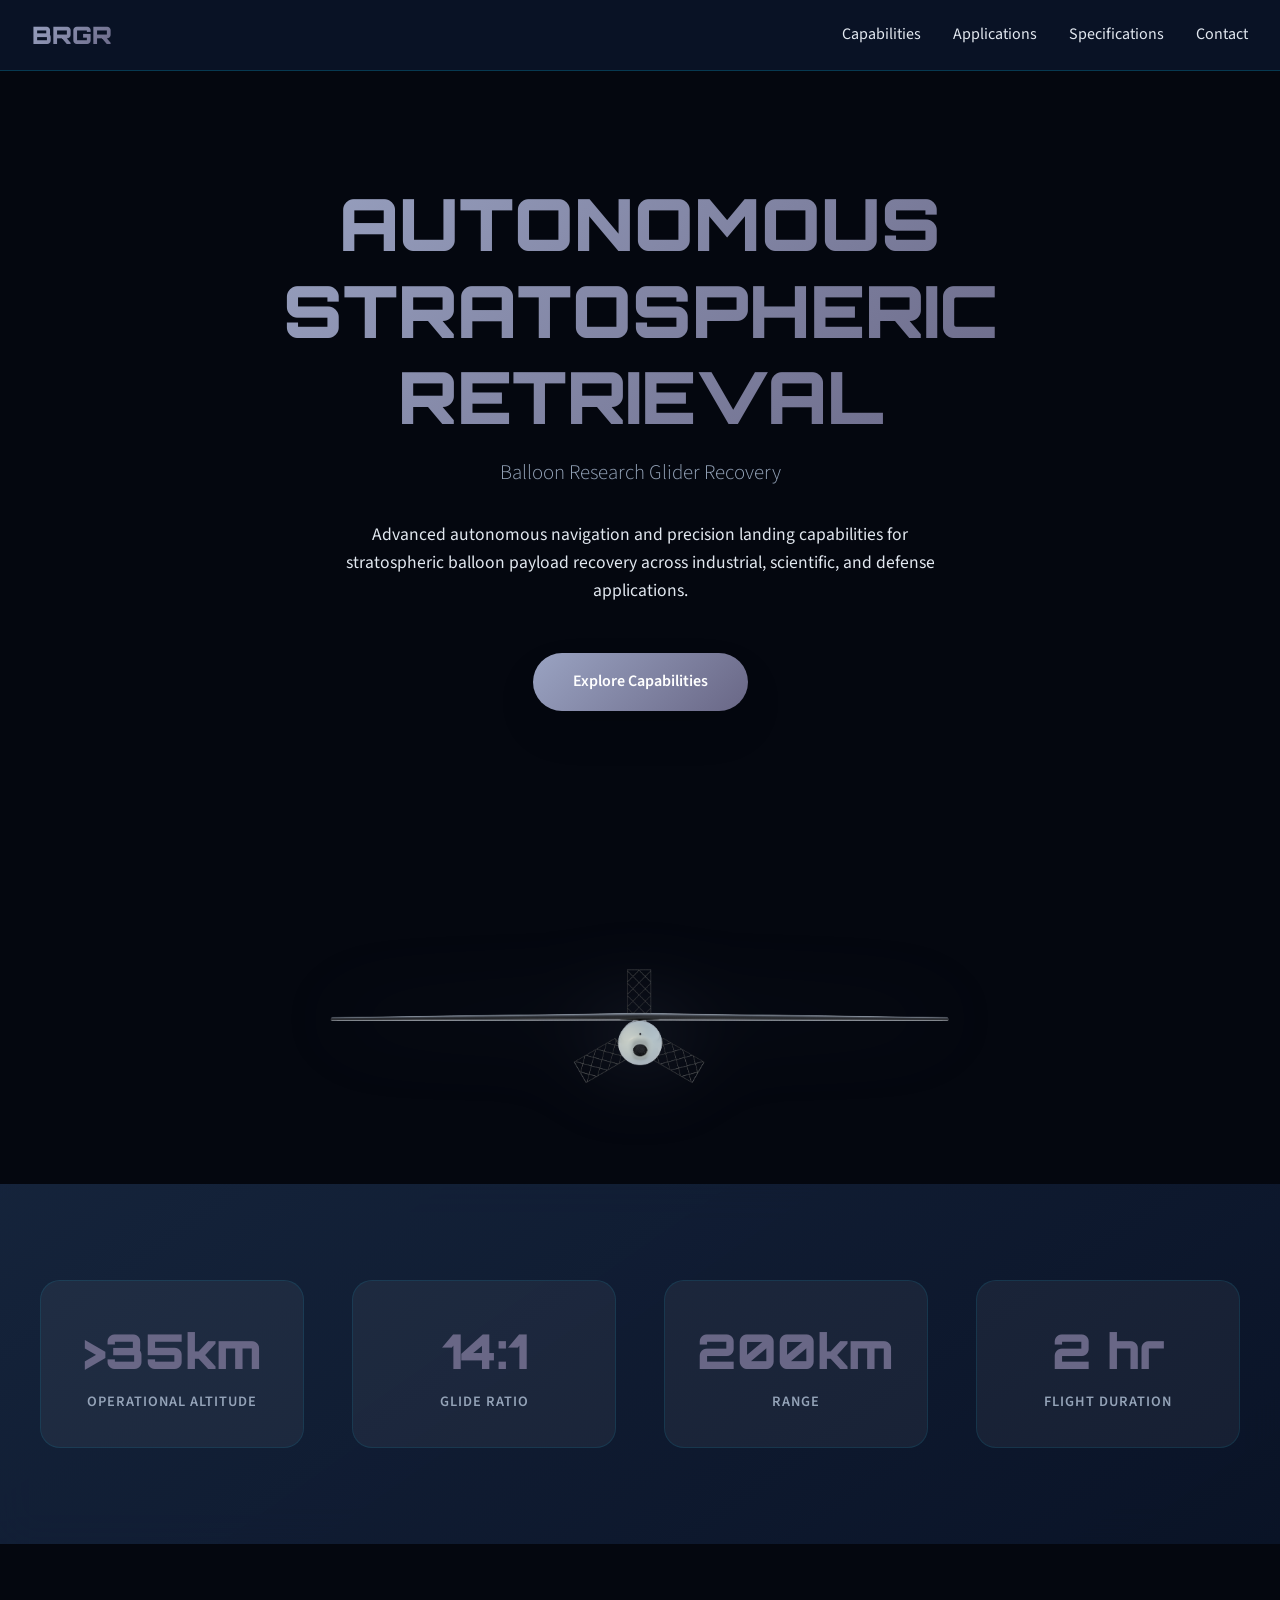
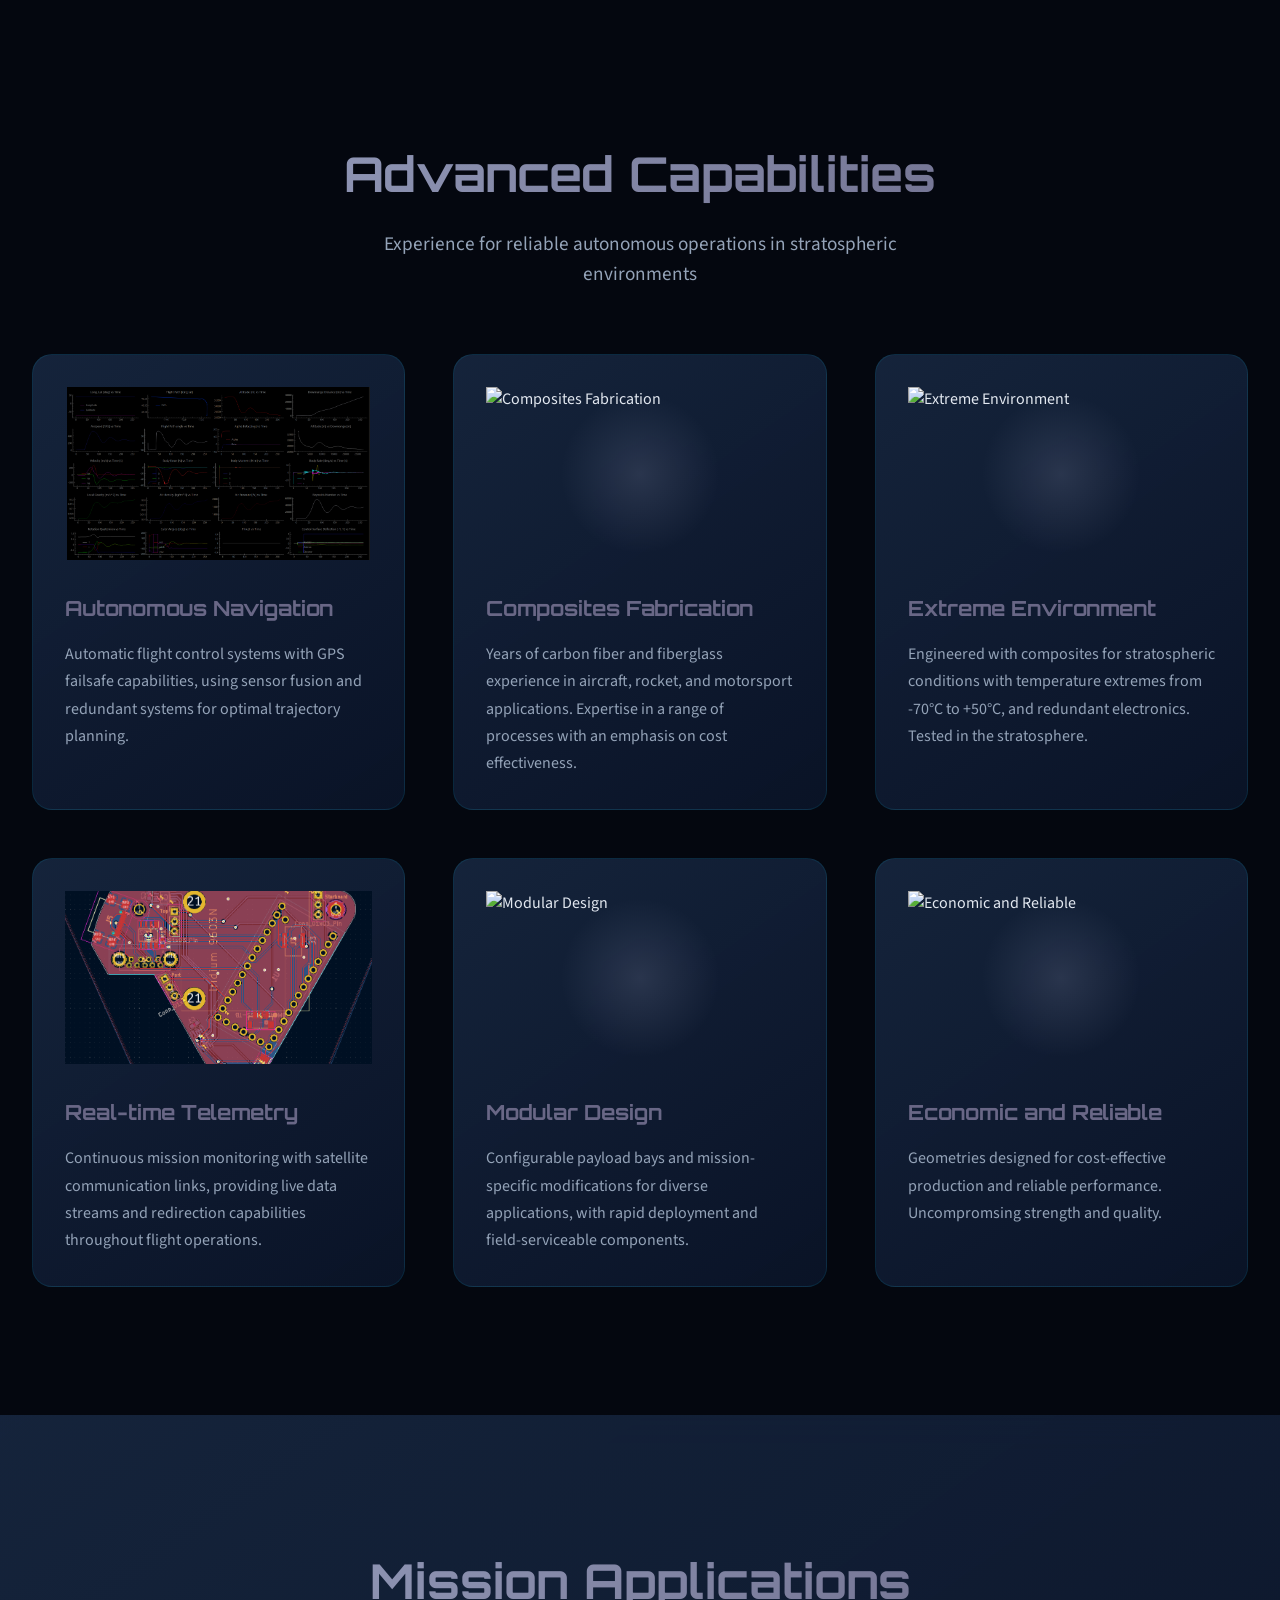
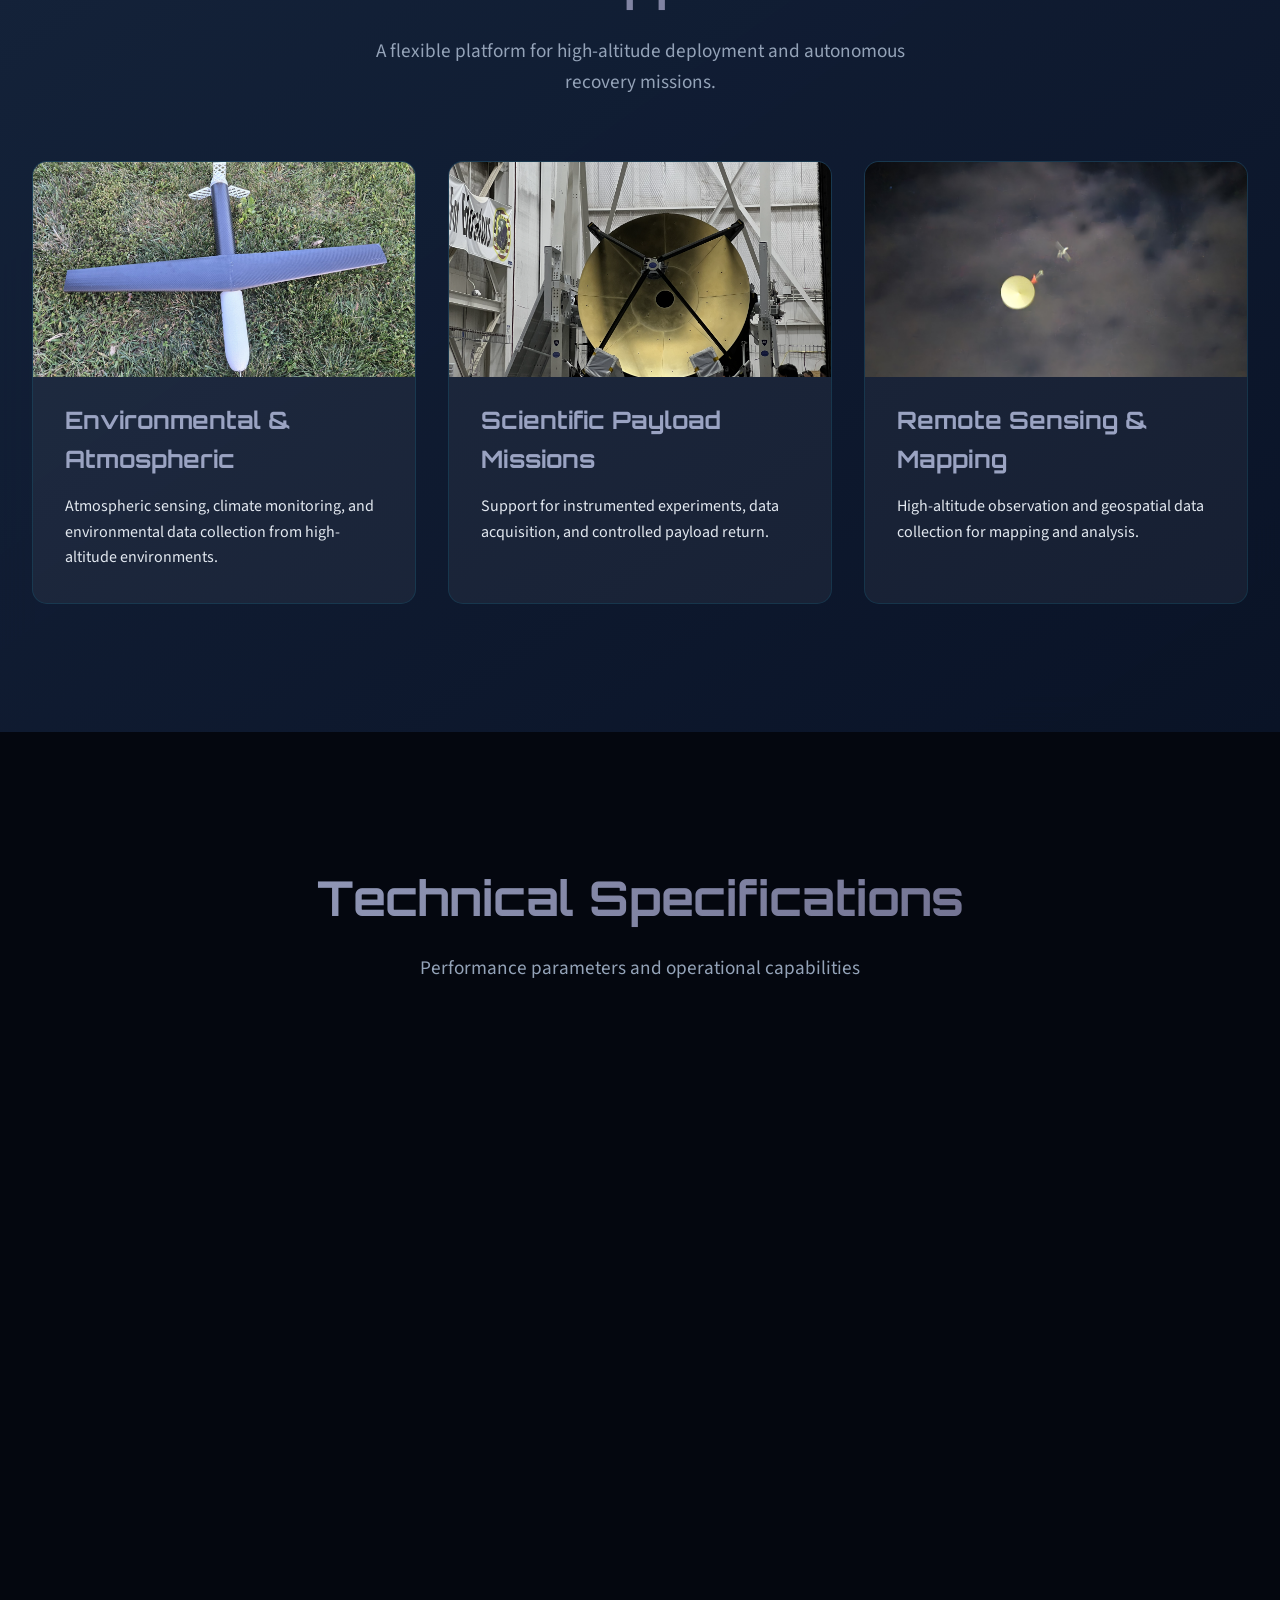
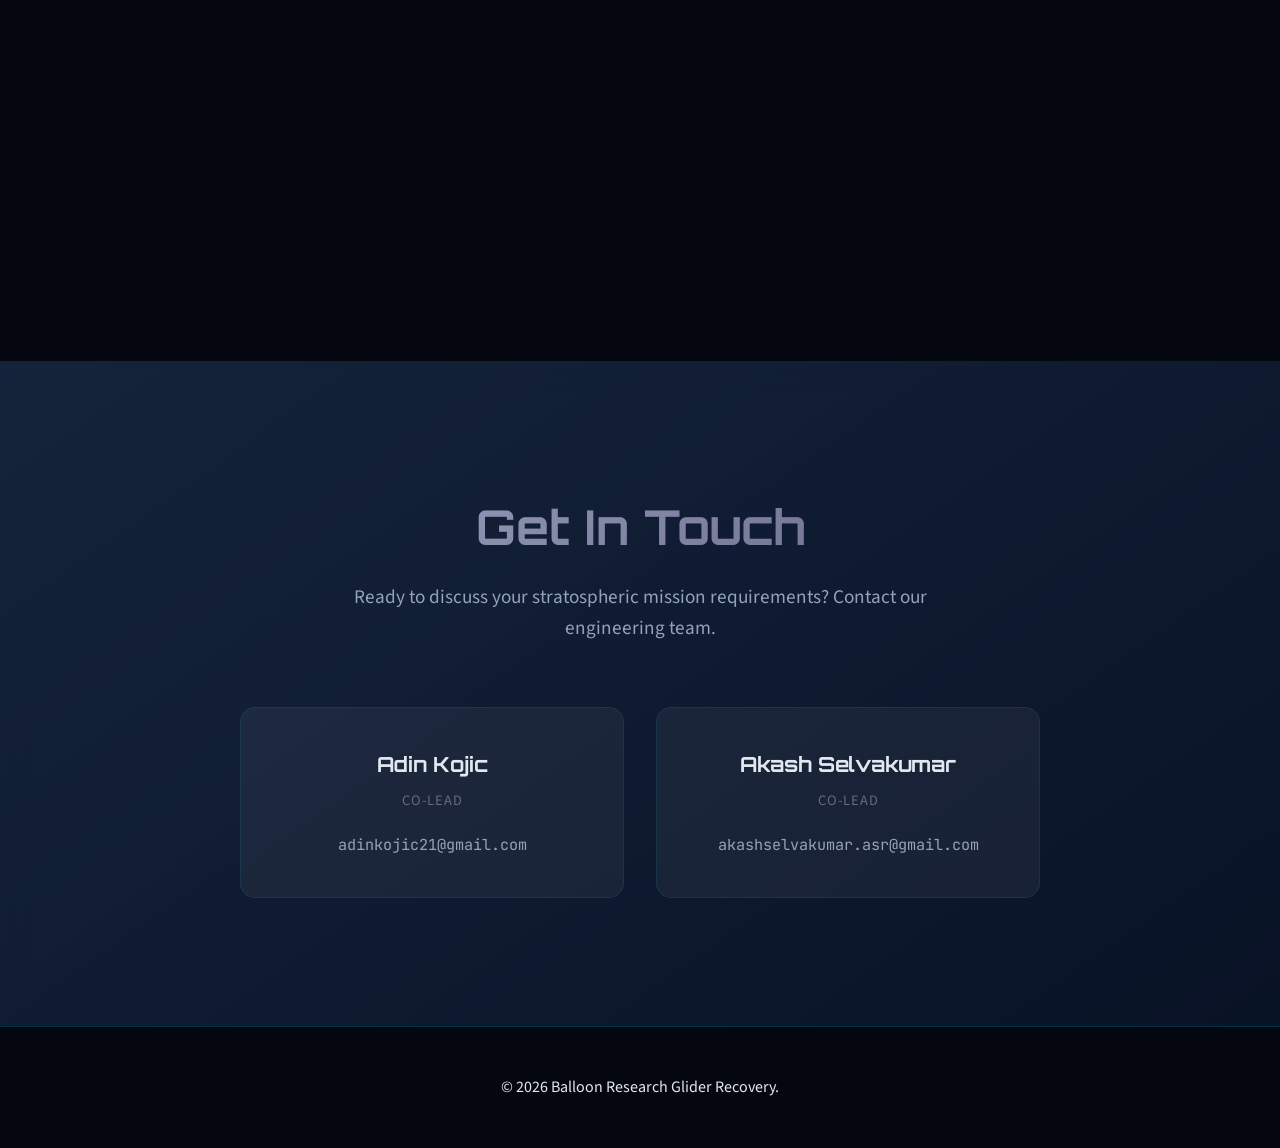
==== index.html @ e9a5cba8 "minor fin change" ====
<!DOCTYPE html>
<html lang="en">
<head>
    <meta charset="UTF-8">
    <meta name="viewport" content="width=device-width, initial-scale=1.0">
    <title>BRGR | Autonomous Stratospheric Retrieval Technology</title>
    <link href="https://fonts.googleapis.com/css2?family=JetBrains+Mono:wght@400;700&family=Orbitron:wght@400;700;900&family=Source+Sans+3:wght@300;400;600&display=swap" rel="stylesheet">
    <style>
        :root {
            --primary-blue: #9aa3c2;
            --accent-cyan: #696786;
            --dark-navy: #04070f;
            --medium-navy: #1b1448;
            --light-gray: #f8fafc;
            --text-light: #e2e8f0;
            --text-muted: #94a3b8;
            --success-green: #10b981;
            --warning-amber: #f59e0b;
            
            --gradient-primary: linear-gradient(135deg, var(--primary-blue) 0%, var(--accent-cyan) 100%);
            --gradient-surface: linear-gradient(145deg, rgba(26, 43, 71, 0.8) 0%, rgba(10, 20, 40, 0.95) 100%);
            --shadow-glow: 0 0 30px rgba(0, 212, 255, 0.3);
            --shadow-depth: 0 20px 40px rgba(0, 0, 0, 0.1);
            
            --font-display: 'Orbitron', monospace;
            --font-mono: 'JetBrains Mono', monospace;
            --font-body: 'Source Sans 3', sans-serif;
        }

        * {
            margin: 0;
            padding: 0;
            box-sizing: border-box;
        }

        body {
            font-family: var(--font-body);
            background: var(--dark-navy);
            color: var(--text-light);
            line-height: 1.6;
            overflow-x: hidden;
        }

        /* Starfield canvas background */
        #starfield {
            position: fixed;
            top: 0;
            left: 0;
            width: 100%;
            height: 100%;
            z-index: -1;
        }

        /* Hero video background */
        .hero-video-bg {
            position: absolute;
            inset: 0;
            width: 100%;
            height: 100%;
            z-index: 0;
            overflow: hidden;
            background: var(--dark-navy);
        }

        .hero-video-bg video {
            width: 100%;
            height: 100%;
            object-fit: cover;
            opacity: 0.45;
        }

        .hero-video-bg::after {
            content: '';
            position: absolute;
            inset: 0;
            background: linear-gradient(
                to bottom,
                rgba(4, 7, 15, 0.3) 0%,
                rgba(4, 7, 15, 0.15) 50%,
                rgba(4, 7, 15, 0.7) 100%
            );
        }

        /* Fallback image shown when no video */
        .hero-video-bg .hero-img-fallback {
            position: absolute;
            inset: 0;
            width: 100%;
            height: 100%;
            object-fit: cover;
            opacity: 0.35;
        }

        /* Navigation */
        nav {
            position: fixed;
            top: 0;
            width: 100%;
            z-index: 1000;
            padding: 1rem 2rem;
            background: rgba(10, 20, 40, 0.95);
            backdrop-filter: blur(20px);
            border-bottom: 1px solid rgba(0, 212, 255, 0.2);
            transition: all 0.3s ease;
        }

        .nav-container {
            display: flex;
            justify-content: space-between;
            align-items: center;
            max-width: 1400px;
            margin: 0 auto;
        }

        .logo {
            font-family: var(--font-display);
            font-size: 1.5rem;
            font-weight: 900;
            background: var(--gradient-primary);
            -webkit-background-clip: text;
            background-clip: text;
            -webkit-text-fill-color: transparent;
            text-decoration: none;
        }

        .nav-links {
            display: flex;
            gap: 2rem;
            list-style: none;
        }

        .nav-links a {
            color: var(--text-light);
            text-decoration: none;
            font-weight: 400;
            transition: all 0.3s ease;
            position: relative;
        }

        .nav-links a:hover {
            color: var(--accent-cyan);
            text-shadow: 0 0 10px var(--accent-cyan);
        }

        .nav-links a::after {
            content: '';
            position: absolute;
            bottom: -5px;
            left: 0;
            width: 0;
            height: 2px;
            background: var(--accent-cyan);
            transition: width 0.3s ease;
        }

        .nav-links a:hover::after {
            width: 100%;
        }

        /* Hero Section */
        .hero {
            height: 100vh;
            display: flex;
            align-items: center;
            justify-content: center;
            text-align: center;
            position: relative;
            overflow: hidden;
        }

        .hero-content {
            max-width: 800px;
            z-index: 2;
            position: relative;
            animation: fadeInUp 1s ease-out;
        }

        @keyframes fadeInUp {
            from {
                opacity: 0;
                transform: translateY(30px);
            }
            to {
                opacity: 1;
                transform: translateY(0);
            }
        }

        .hero h1 {
            font-family: var(--font-display);
            font-size: clamp(2.5rem, 6vw, 4.5rem);
            font-weight: 900;
            margin-bottom: 1rem;
            background: var(--gradient-primary);
            -webkit-background-clip: text;
            background-clip: text;
            -webkit-text-fill-color: transparent;
            line-height: 1.2;
        }

        .hero-subtitle {
            font-size: 1.3rem;
            color: var(--text-muted);
            margin-bottom: 2rem;
            font-weight: 300;
        }

        .hero-description {
            font-size: 1.1rem;
            margin-bottom: 3rem;
            max-width: 600px;
            margin-left: auto;
            margin-right: auto;
        }

        .cta-button {
            display: inline-block;
            padding: 1rem 2.5rem;
            background: var(--gradient-primary);
            color: white;
            text-decoration: none;
            border-radius: 50px;
            font-weight: 600;
            transition: all 0.3s ease;
            box-shadow: var(--shadow-depth);
            position: relative;
            overflow: hidden;
        }

        .cta-button::before {
            content: '';
            position: absolute;
            top: 0;
            left: -100%;
            width: 100%;
            height: 100%;
            background: linear-gradient(90deg, transparent, rgba(255,255,255,0.2), transparent);
            transition: left 0.6s ease;
        }

        .cta-button:hover::before {
            left: 100%;
        }

        .cta-button:hover {
            transform: translateY(-2px);
            box-shadow: 0 25px 50px rgba(0, 102, 204, 0.4);
        }

        /* Vehicle showcase */
        .vehicle-showcase {
            display: flex;
            justify-content: center;
            align-items: center;
            padding: 4rem 2rem 2rem;
        }

        .vehicle-image {
            max-width: 700px;
            width: 90%;
            filter: drop-shadow(0 0 40px rgba(154, 163, 194, 0.25));
        }

        /* Stats Section */
        .stats {
            padding: 6rem 2rem;
            background: var(--gradient-surface);
            backdrop-filter: blur(20px);
            margin: 4rem 0;
        }

        .stats-container {
            max-width: 1200px;
            margin: 0 auto;
            display: grid;
            grid-template-columns: repeat(auto-fit, minmax(250px, 1fr));
            gap: 3rem;
        }

        .stat-item {
            text-align: center;
            padding: 2rem;
            background: rgba(255, 255, 255, 0.05);
            border-radius: 20px;
            border: 1px solid rgba(0, 212, 255, 0.1);
            transition: all 0.3s ease;
        }

        .stat-item:hover {
            transform: translateY(-5px);
            box-shadow: var(--shadow-glow);
            border-color: var(--accent-cyan);
        }

        .stat-number {
            font-family: var(--font-display);
            font-size: 3rem;
            font-weight: 900;
            color: var(--accent-cyan);
            display: block;
        }

        .stat-label {
            font-size: 0.9rem;
            color: var(--text-muted);
            text-transform: uppercase;
            letter-spacing: 1px;
            font-weight: 600;
        }

        /* Features Section */
        .features {
            padding: 8rem 2rem;
            max-width: 1400px;
            margin: 0 auto;
        }

        .section-title {
            font-family: var(--font-display);
            font-size: 3rem;
            text-align: center;
            margin-bottom: 1rem;
            background: var(--gradient-primary);
            -webkit-background-clip: text;
            background-clip: text;
            -webkit-text-fill-color: transparent;
        }

        .section-subtitle {
            text-align: center;
            font-size: 1.2rem;
            color: var(--text-muted);
            margin-bottom: 4rem;
            max-width: 600px;
            margin-left: auto;
            margin-right: auto;
        }

        .features-grid {
            display: grid;
            grid-template-columns: repeat(auto-fit, minmax(350px, 1fr));
            gap: 3rem;
        }

        .feature-card {
            background: var(--gradient-surface);
            border-radius: 20px;
            padding: 0;
            border: 1px solid rgba(0, 212, 255, 0.1);
            transition: all 0.4s ease;
            position: relative;
            overflow: hidden;
        }

        .feature-card-body {
            padding: 2rem;
        }

        .feature-card::before {
            content: '';
            position: absolute;
            top: 0;
            left: 0;
            width: 100%;
            height: 2px;
            background: var(--gradient-primary);
            transform: scaleX(0);
            transition: transform 0.4s ease;
        }

        .feature-card:hover {
            transform: translateY(-10px);
            box-shadow: var(--shadow-glow);
            border-color: var(--accent-cyan);
        }

        .feature-card:hover::before {
            transform: scaleX(1);
        }

        .feature-icon {
            display: flex;
            justify-content: center;
            align-items: center;
            padding: 2rem 2rem 0;
            position: relative;
        }

        .feature-icon::before {
            content: '';
            position: absolute;
            width: 160px;
            height: 160px;
            background: radial-gradient(circle, rgba(154, 163, 194, 0.18) 0%, transparent 70%);
            border-radius: 50%;
            pointer-events: none;
        }

        .feature-icon img {
            width: 100%;
            aspect-ratio: 16 / 9;
            object-fit: contain;
            display: block;
            position: relative;
        }

        .feature-title {
            font-family: var(--font-display);
            font-size: 1.3rem;
            font-weight: 700;
            margin-bottom: 1rem;
            color: var(--accent-cyan);
        }

        .feature-description {
            color: var(--text-muted);
            line-height: 1.7;
        }

        /* Applications Section */
        .applications {
            padding: 8rem 2rem;
            background: var(--gradient-surface);
            backdrop-filter: blur(20px);
        }

        .applications-container {
            max-width: 1400px;
            margin: 0 auto;
        }

        .applications-grid {
            display: grid;
            grid-template-columns: repeat(auto-fit, minmax(300px, 1fr));
            gap: 2rem;
        }

        .application-card {
            background: rgba(255, 255, 255, 0.05);
            border-radius: 15px;
            padding: 0;
            border: 1px solid rgba(0, 212, 255, 0.1);
            transition: all 0.3s ease;
            overflow: hidden;
        }

        .application-img {
            width: 100%;
            aspect-ratio: 16 / 9;
            overflow: hidden;
        }

        .application-img img {
            width: 100%;
            height: 100%;
            object-fit: cover;
            display: block;
        }

        .application-card-body {
            padding: 1.5rem 2rem 2rem;
        }

        .application-card:hover {
            transform: translateY(-5px);
            border-color: var(--accent-cyan);
            box-shadow: var(--shadow-glow);
        }

        .application-title {
            font-family: var(--font-display);
            font-size: 1.5rem;
            font-weight: 700;
            margin-bottom: 1rem;
            color: var(--primary-blue);
        }

        .application-list {
            list-style: none;
        }

        .application-list li {
            padding: 0.5rem 0;
            color: var(--text-light);
            position: relative;
            padding-left: 1.5rem;
        }

        .application-list li::before {
            content: '→';
            position: absolute;
            left: 0;
            color: var(--accent-cyan);
            font-weight: bold;
        }

        /* Technical Specs */
        .tech-specs {
            padding: 8rem 2rem;
            max-width: 1200px;
            margin: 0 auto;
        }

        .specs-grid {
            display: grid;
            grid-template-columns: repeat(auto-fit, minmax(280px, 1fr));
            gap: 2rem;
        }

        .spec-category {
            background: rgba(10, 20, 40, 0.8);
            border-radius: 15px;
            padding: 2rem;
            border: 1px solid rgba(0, 212, 255, 0.2);
        }

        .spec-title {
            font-family: var(--font-mono);
            font-size: 1.1rem;
            font-weight: 700;
            color: var(--accent-cyan);
            margin-bottom: 1.5rem;
            text-transform: uppercase;
            letter-spacing: 1px;
        }

        .spec-list {
            list-style: none;
        }

        .spec-list li {
            display: flex;
            justify-content: space-between;
            padding: 0.8rem 0;
            border-bottom: 1px solid rgba(255, 255, 255, 0.1);
            font-family: var(--font-mono);
            font-size: 0.9rem;
        }

        .spec-list li:last-child {
            border-bottom: none;
        }

        .spec-label {
            color: var(--text-muted);
        }

        .spec-value {
            color: var(--text-light);
            font-weight: 600;
        }

        /* Contact Section */
        .contact {
            padding: 8rem 2rem;
            background: var(--gradient-surface);
            backdrop-filter: blur(20px);
            text-align: center;
        }

        .contact-container {
            max-width: 800px;
            margin: 0 auto;
        }

        .contact-form {
            display: grid;
            gap: 2rem;
            margin-top: 3rem;
        }

        .form-group {
            display: grid;
            grid-template-columns: 1fr 1fr;
            gap: 2rem;
        }

        .form-input {
            background: rgba(255, 255, 255, 0.05);
            border: 1px solid rgba(0, 212, 255, 0.2);
            border-radius: 10px;
            padding: 1rem;
            color: var(--text-light);
            font-family: var(--font-body);
            transition: all 0.3s ease;
        }

        .form-input:focus {
            outline: none;
            border-color: var(--accent-cyan);
            box-shadow: 0 0 15px rgba(0, 212, 255, 0.3);
        }

        .form-input.full-width {
            grid-column: 1 / -1;
        }

        textarea.form-input {
            height: 150px;
            resize: vertical;
        }

        .contact-columns {
            display: grid;
            grid-template-columns: 1fr 1fr;
            gap: 2rem;
            margin-top: 3rem;
        }

        .contact-person {
            background: rgba(255, 255, 255, 0.05);
            border: 1px solid rgba(0, 212, 255, 0.1);
            border-radius: 15px;
            padding: 2.5rem 2rem;
            display: flex;
            flex-direction: column;
            gap: 0.5rem;
        }

        .contact-name {
            font-family: var(--font-display);
            font-size: 1.3rem;
            font-weight: 700;
            color: var(--text-light);
        }

        .contact-role {
            font-size: 0.9rem;
            color: var(--accent-cyan);
            text-transform: uppercase;
            letter-spacing: 1px;
            margin-bottom: 0.75rem;
        }

        .contact-detail {
            color: var(--text-muted);
            text-decoration: none;
            font-family: var(--font-mono);
            font-size: 0.95rem;
            transition: color 0.2s ease;
        }

        .contact-detail:hover {
            color: var(--text-light);
        }

        @media (max-width: 600px) {
            .contact-columns {
                grid-template-columns: 1fr;
            }
        }

        /* Footer */
        footer {
            padding: 3rem 2rem;
            background: var(--dark-navy);
            text-align: center;
            border-top: 1px solid rgba(0, 212, 255, 0.2);
        }

        .footer-content {
            max-width: 1200px;
            margin: 0 auto;
        }

        .footer-links {
            display: flex;
            justify-content: center;
            gap: 2rem;
            margin-bottom: 2rem;
            flex-wrap: wrap;
        }

        .footer-links a {
            color: var(--text-muted);
            text-decoration: none;
            transition: color 0.3s ease;
        }

        .footer-links a:hover {
            color: var(--accent-cyan);
        }

        /* Responsive Design */
        @media (max-width: 768px) {
            .nav-links {
                display: none;
            }
            
            .form-group {
                grid-template-columns: 1fr;
            }
            
            .hero h1 {
                font-size: 2.5rem;
            }
            
            .section-title {
                font-size: 2.5rem;
            }
        }

        /* Scroll animations */
        .fade-in {
            opacity: 0;
            transform: translateY(30px);
            transition: all 0.8s ease;
        }

        .fade-in.visible {
            opacity: 1;
            transform: translateY(0);
        }

        /* Custom scrollbar */
        ::-webkit-scrollbar {
            width: 8px;
        }

        ::-webkit-scrollbar-track {
            background: var(--dark-navy);
        }

        ::-webkit-scrollbar-thumb {
            background: var(--gradient-primary);
            border-radius: 4px;
        }

        ::-webkit-scrollbar-thumb:hover {
            background: var(--accent-cyan);
        }
    </style>
</head>
<body>
    <canvas id="starfield"></canvas>
    
    <nav>
        <div class="nav-container">
            <a href="#" class="logo">BRGR</a>
            <ul class="nav-links">
                <li><a href="#features">Capabilities</a></li>
                <li><a href="#applications">Applications</a></li>
                <li><a href="#specs">Specifications</a></li>
                <li><a href="#contact">Contact</a></li>
            </ul>
        </div>
    </nav>

    <section class="hero">
        <!-- Drop your own video file in as hero.mp4 next to index.html -->
        <div class="hero-video-bg">
            <video autoplay muted playsinline poster="" id="hero-video">
                <source src="hero.mp4" type="video/mp4">
            </video>
        </div>
        <div class="hero-content">
            <h1>AUTONOMOUS STRATOSPHERIC RETRIEVAL</h1>
            <p class="hero-subtitle">Balloon Research Glider Recovery</p>
            <p class="hero-description">
                Advanced autonomous navigation and precision landing capabilities for stratospheric balloon payload recovery across industrial, scientific, and defense applications.
            </p>
            <a href="#features" class="cta-button">Explore Capabilities</a>
        </div>
    </section>

    <!-- Vehicle showcase — drop headon.png (transparent background) next to index.html -->
    <section class="vehicle-showcase">
        <img src="headon.PNG" alt="BRGR Glide Vehicle" class="vehicle-image">
    </section>

    <section class="stats">
        <div class="stats-container">
            <div class="stat-item fade-in">
                <span class="stat-number">>35km</span>
                <span class="stat-label">Operational Altitude</span>
            </div>
            <div class="stat-item fade-in">
                <span class="stat-number">14:1</span>
                <span class="stat-label">Glide Ratio</span>
            </div>
            <div class="stat-item fade-in">
                <span class="stat-number">200km</span>
                <span class="stat-label">Range</span>
            </div>
            <div class="stat-item fade-in">
                <span class="stat-number">2 hr</span>
                <span class="stat-label">Flight Duration</span>
            </div>
        </div>
    </section>

    <section id="features" class="features">
        <h2 class="section-title">Advanced Capabilities</h2>
        <p class="section-subtitle">Experience for reliable autonomous operations in stratospheric environments</p>
        
        <div class="features-grid">
            <div class="feature-card fade-in">
                <div class="feature-icon"><img src="icons/navigation.png" alt="Autonomous Navigation"></div>
                <div class="feature-card-body">
                    <h3 class="feature-title">Autonomous Navigation</h3>
                    <p class="feature-description">Automatic flight control systems with GPS failsafe capabilities, using sensor fusion and redundant systems for optimal trajectory planning.</p>
                </div>
            </div>

            <div class="feature-card fade-in">
                <div class="feature-icon"><img src="icons/composites.png" alt="Composites Fabrication"></div>
                <div class="feature-card-body">
                    <h3 class="feature-title">Composites Fabrication</h3>
                    <p class="feature-description">Years of carbon fiber and fiberglass experience in aircraft, rocket, and motorsport applications. Expertise in a range of processes with an emphasis on cost effectiveness.</p>
                </div>
            </div>

            <div class="feature-card fade-in">
                <div class="feature-icon"><img src="icons/environment.png" alt="Extreme Environment"></div>
                <div class="feature-card-body">
                    <h3 class="feature-title">Extreme Environment</h3>
                    <p class="feature-description">Engineered with composites for stratospheric conditions with temperature extremes from -70°C to +50°C, and redundant electronics. Tested in the stratosphere.</p>
                </div>
            </div>

            <div class="feature-card fade-in">
                <div class="feature-icon"><img src="icons/telemetry.png" alt="Real-time Telemetry"></div>
                <div class="feature-card-body">
                    <h3 class="feature-title">Real-time Telemetry</h3>
                    <p class="feature-description">Continuous mission monitoring with satellite communication links, providing live data streams and redirection capabilities throughout flight operations.</p>
                </div>
            </div>

            <div class="feature-card fade-in">
                <div class="feature-icon"><img src="icons/modular.png" alt="Modular Design"></div>
                <div class="feature-card-body">
                    <h3 class="feature-title">Modular Design</h3>
                    <p class="feature-description">Configurable payload bays and mission-specific modifications for diverse applications, with rapid deployment and field-serviceable components.</p>
                </div>
            </div>

            <div class="feature-card fade-in">
                <div class="feature-icon"><img src="icons/reliable.png" alt="Economic and Reliable"></div>
                <div class="feature-card-body">
                    <h3 class="feature-title">Economic and Reliable</h3>
                    <p class="feature-description">Geometries designed for cost-effective production and reliable performance. Uncompromsing strength and quality.</p>
                </div>
            </div>
        </div>
    </section>

    <section id="applications" class="applications">
  <div class="applications-container">
    
    <h2 class="section-title">Mission Applications</h2>
    <p class="section-subtitle">
      A flexible platform for high-altitude deployment and autonomous recovery missions.
    </p>

    <div class="applications-grid">

      <div class="application-card fade-in">
        <div class="application-img"><img src="icons/on_grass.jpg" alt="Environmental & Atmospheric"></div>
        <div class="application-card-body">
          <h3 class="application-title">Environmental & Atmospheric</h3>
          <p>Atmospheric sensing, climate monitoring, and environmental data collection from high-altitude environments.</p>
        </div>
      </div>

      <div class="application-card fade-in">
        <div class="application-img"><img src="icons/scientific.png" alt="Scientific Payload Missions"></div>
        <div class="application-card-body">
          <h3 class="application-title">Scientific Payload Missions</h3>
          <p>Support for instrumented experiments, data acquisition, and controlled payload return.</p>
        </div>
      </div>

      <div class="application-card fade-in">
        <div class="application-img"><img src="icons/remote-sensing.jpg" alt="Remote Sensing & Mapping"></div>
        <div class="application-card-body">
          <h3 class="application-title">Remote Sensing & Mapping</h3>
          <p>High-altitude observation and geospatial data collection for mapping and analysis.</p>
        </div>
      </div>

    </div>
  </div>
</section>

    <section id="specs" class="tech-specs">
        <h2 class="section-title">Technical Specifications</h2>
        <p class="section-subtitle">Performance parameters and operational capabilities</p>
        
        <div class="specs-grid">
            <div class="spec-category fade-in">
                <h3 class="spec-title">Flight Performance</h3>
                <ul class="spec-list">
                    <li><span class="spec-label">Max Altitude</span><span class="spec-value">>35,000m</span></li>
                    <li><span class="spec-label">Glide Ratio</span><span class="spec-value">14:1</span></li>
                    <li><span class="spec-label">Max Range</span><span class="spec-value">>200km</span></li>
                    <li><span class="spec-label">Descent Rate</span><span class="spec-value">5-15 m/s</span></li>
                    <li><span class="spec-label">Landing Speed</span><span class="spec-value"><3 m/s</span></li>
                </ul>
            </div>
            
            <div class="spec-category fade-in">
                <h3 class="spec-title">Physical Properties</h3>
                <ul class="spec-list">
                    <li><span class="spec-label">Wingspan</span><span class="spec-value">1.2m</span></li>
                    <li><span class="spec-label">Length</span><span class="spec-value">.91m</span></li>
                    <li><span class="spec-label">Weight (Empty)</span><span class="spec-value">2kg</span></li>
                    <li><span class="spec-label">Control Surfaces</span><span class="spec-value">All-moving Fins</span></li>
                    <li><span class="spec-label">Materials</span><span class="spec-value">Carbon Fiber, Fiberglass</span></li>
                </ul>
            </div>
            
            <div class="spec-category fade-in">
                <h3 class="spec-title">Environmental</h3>
                <ul class="spec-list">
                    <li><span class="spec-label">Temperature Range</span><span class="spec-value">-60°C to +50°C</span></li>
                    <li><span class="spec-label">Pressure Range</span><span class="spec-value">1-1013 mbar</span></li>
                    <li><span class="spec-label">Wind Tolerance</span><span class="spec-value">50 m/s</span></li>
                    <li><span class="spec-label">Humidity Range</span><span class="spec-value">0-100% RH</span></li>
                    <li><span class="spec-label">UV Resistance</span><span class="spec-value">Yes</span></li>
                </ul>
            </div>
            
            <div class="spec-category fade-in">
                <h3 class="spec-title">Systems & Power</h3>
                <ul class="spec-list">
                    <li><span class="spec-label">Navigation</span><span class="spec-value">GPS/INS + Optical Flow</span></li>
                    <li><span class="spec-label">Communication</span><span class="spec-value">Satellite + RF</span></li>
                    <li><span class="spec-label">Power System</span><span class="spec-value">Li-Ion + External</span></li>
                    <li><span class="spec-label">Mission Time</span><span class="spec-value">2 hours flight</span></li>
                    <li><span class="spec-label">Deployment Time</span><span class="spec-value">< 30 minutes</span></li>
                </ul>
            </div>

            <div class="spec-category fade-in">
                <h3 class="spec-title">Payload Capabilities</h3>
                <ul class="spec-list">
                    <li><span class="spec-label">Size</span><span class="spec-value">750cm^3</span></li>
                    <li><span class="spec-label">Weight</span><span class="spec-value">>5kg</span></li>
                    <li><span class="spec-label">Power</span><span class="spec-value">20W</span></li>
                    <li><span class="spec-label">Examples</span><span class="spec-value">Data, Samples, Assets</span></li>
                    <li><span class="spec-label">Interface</span><span class="spec-value">100 Mbps Ethernet</span></li>
                </ul>
            </div>

            <div class="spec-category fade-in">
                <h3 class="spec-title">Aerodynamic Performance</h3>
                <ul class="spec-list">
                    <li><span class="spec-label">Speed Limit</span><span class="spec-value">Mach 0.7</span></li>
                    <li><span class="spec-label">Load Factor</span><span class="spec-value">8G</span></li>
                    <li><span class="spec-label">Turning Radius</span><span class="spec-value">20m</span></li>
                    <li><span class="spec-label">Stall Speed</span><span class="spec-value">13m/s</span></li>
                    <li><span class="spec-label">Parachute</span><span class="spec-value">Optional</span></li>
                </ul>
            </div>
        </div>
    </section>

    <section id="contact" class="contact">
        <div class="contact-container">
            <h2 class="section-title">Get In Touch</h2>
            <p class="section-subtitle">Ready to discuss your stratospheric mission requirements? Contact our engineering team.</p>
            <div class="contact-columns">
                <div class="contact-person">
                    <div class="contact-name">Adin Kojic</div>
                    <div class="contact-role">Co-Lead</div>
                    <a href="mailto:adinkojic21@gmail.com" class="contact-detail">adinkojic21@gmail.com</a>
                </div>
                <div class="contact-person">
                    <div class="contact-name">Akash Selvakumar</div>
                    <div class="contact-role">Co-Lead</div>
                    <a href="mailto:akashselvakumar.asr@gmail.com" class="contact-detail">akashselvakumar.asr@gmail.com</a>
                </div>
            </div>
        </div>
    </section>

    <footer>
        <div class="footer-content">
            <!--div class="footer-links">
                <a href="#privacy">Privacy Policy</a>
                <a href="#terms">Terms of Service</a>
                <a href="#support">Technical Support</a>
                <a href="#downloads">Documentation</a>
            </div-->
            <p>&copy; 2026 Balloon Research Glider Recovery.</p>
        </div>
    </footer>

    <script>
        // Starfield canvas animation
        (function() {
            const canvas = document.getElementById('starfield');
            const ctx = canvas.getContext('2d');
            let stars = [];
            const NUM_STARS = 220;
            const SCROLL_FACTOR = 0.25;

            function resize() {
                canvas.width = window.innerWidth;
                canvas.height = window.innerHeight;
            }

            function initStars() {
                stars = [];
                for (let i = 0; i < NUM_STARS; i++) {
                    stars.push({
                        x: Math.random() * canvas.width,
                        y: Math.random() * canvas.height,
                        r: Math.random() * 1.4 + 0.2,
                        alpha: Math.random() * 0.7 + 0.2,
                        speed: Math.random() * 0.015 + 0.005,
                        phase: Math.random() * Math.PI * 2
                    });
                }
            }

            let frame = 0;
            function draw() {
                ctx.clearRect(0, 0, canvas.width, canvas.height);
                const scrollY = window.pageYOffset;
                frame++;
                for (const s of stars) {
                    const twinkle = s.alpha * (0.7 + 0.3 * Math.sin(frame * s.speed + s.phase));
                    ctx.beginPath();
                    ctx.arc(s.x, (s.y - scrollY * SCROLL_FACTOR + canvas.height * 2) % canvas.height, s.r, 0, Math.PI * 2);
                    ctx.fillStyle = `rgba(200, 215, 255, ${twinkle})`;
                    ctx.fill();
                }
                requestAnimationFrame(draw);
            }

            window.addEventListener('resize', () => { resize(); initStars(); });
            resize();
            initStars();
            draw();
        })();

        // Hero video: play normally, ease to a stop over the last 100ms, hold on last frame
        const heroVideo = document.getElementById('hero-video');
        if (heroVideo) {
            function rafLoop() {
                if (!heroVideo.paused && !heroVideo.ended && heroVideo.duration) {
                    const remaining = heroVideo.duration - heroVideo.currentTime;
                    if (remaining <= 0.77) {
                        // Linear ease from 1x at 1s-to-go down to 0x at the end
                        heroVideo.playbackRate = Math.max((remaining)**2 + 0.4, 0.4);
                    }
                }
                requestAnimationFrame(rafLoop);
            }
            heroVideo.addEventListener('canplay', () => requestAnimationFrame(rafLoop));
            heroVideo.addEventListener('ended', () => {
                setTimeout(() => {
                    heroVideo.currentTime = 0;
                    heroVideo.playbackRate = 1;
                    heroVideo.play();
                }, 15000);
            });
        }

        // Smooth scrolling for navigation links
        document.querySelectorAll('a[href^="#"]').forEach(anchor => {
            anchor.addEventListener('click', function (e) {
                e.preventDefault();
                const target = document.querySelector(this.getAttribute('href'));
                if (target) {
                    target.scrollIntoView({
                        behavior: 'smooth',
                        block: 'start'
                    });
                }
            });
        });

        // Intersection Observer for fade-in animations
        const observerOptions = {
            threshold: 0.1,
            rootMargin: '0px 0px -50px 0px'
        };

        const observer = new IntersectionObserver((entries) => {
            entries.forEach(entry => {
                if (entry.isIntersecting) {
                    entry.target.classList.add('visible');
                }
            });
        }, observerOptions);

        document.querySelectorAll('.fade-in').forEach(el => {
            observer.observe(el);
        });

        // Parallax effect for background
        window.addEventListener('scroll', () => {
            const scrolled = window.pageYOffset;
            const bg = document.querySelector('.bg-animation::before');
            const rate = scrolled * -0.5;
        });

        // Form submission
        document.querySelector('.contact-form').addEventListener('submit', function(e) {
            e.preventDefault();
            
            // Simulate form submission
            const button = this.querySelector('.cta-button');
            const originalText = button.textContent;
            button.textContent = 'Sending...';
            button.style.opacity = '0.7';
            
            setTimeout(() => {
                button.textContent = 'Error';
                button.style.background = 'var(--warning-amber)';
                
                setTimeout(() => {
                    button.textContent = originalText;
                    button.style.background = 'var(--gradient-primary)';
                    button.style.opacity = '1';
                    this.reset();
                }, 2000);
            }, 1500);
        });

        // Dynamic stats counter animation
        function animateCounters() {
            const counters = document.querySelectorAll('.stat-number');
            counters.forEach(counter => {
                const target = counter.textContent;
                const isNumber = /^\d+/.test(target);
                
                if (isNumber) {
                    const num = parseInt(target);
                    let current = 0;
                    const increment = num / 50;
                    const timer = setInterval(() => {
                        current += increment;
                        if (current >= num) {
                            counter.textContent = target;
                            clearInterval(timer);
                        } else {
                            counter.textContent = Math.floor(current) + target.replace(/^\d+/, '');
                        }
                    }, 30);
                }
            });
        }

        // Trigger counter animation when stats section is visible
        const statsSection = document.querySelector('.stats');
        const statsObserver = new IntersectionObserver((entries) => {
            entries.forEach(entry => {
                if (entry.isIntersecting) {
                    animateCounters();
                    statsObserver.unobserve(entry.target);
                }
            });
        }, { threshold: 0.5 });

        statsObserver.observe(statsSection);

        // Navigation background opacity on scroll
        window.addEventListener('scroll', () => {
            const nav = document.querySelector('nav');
            const scrolled = window.pageYOffset;
            const opacity = Math.min(scrolled / 100, 0.95);
            nav.style.background = `rgba(10, 20, 40, ${opacity})`;
        });
    </script>
</body>
</html>
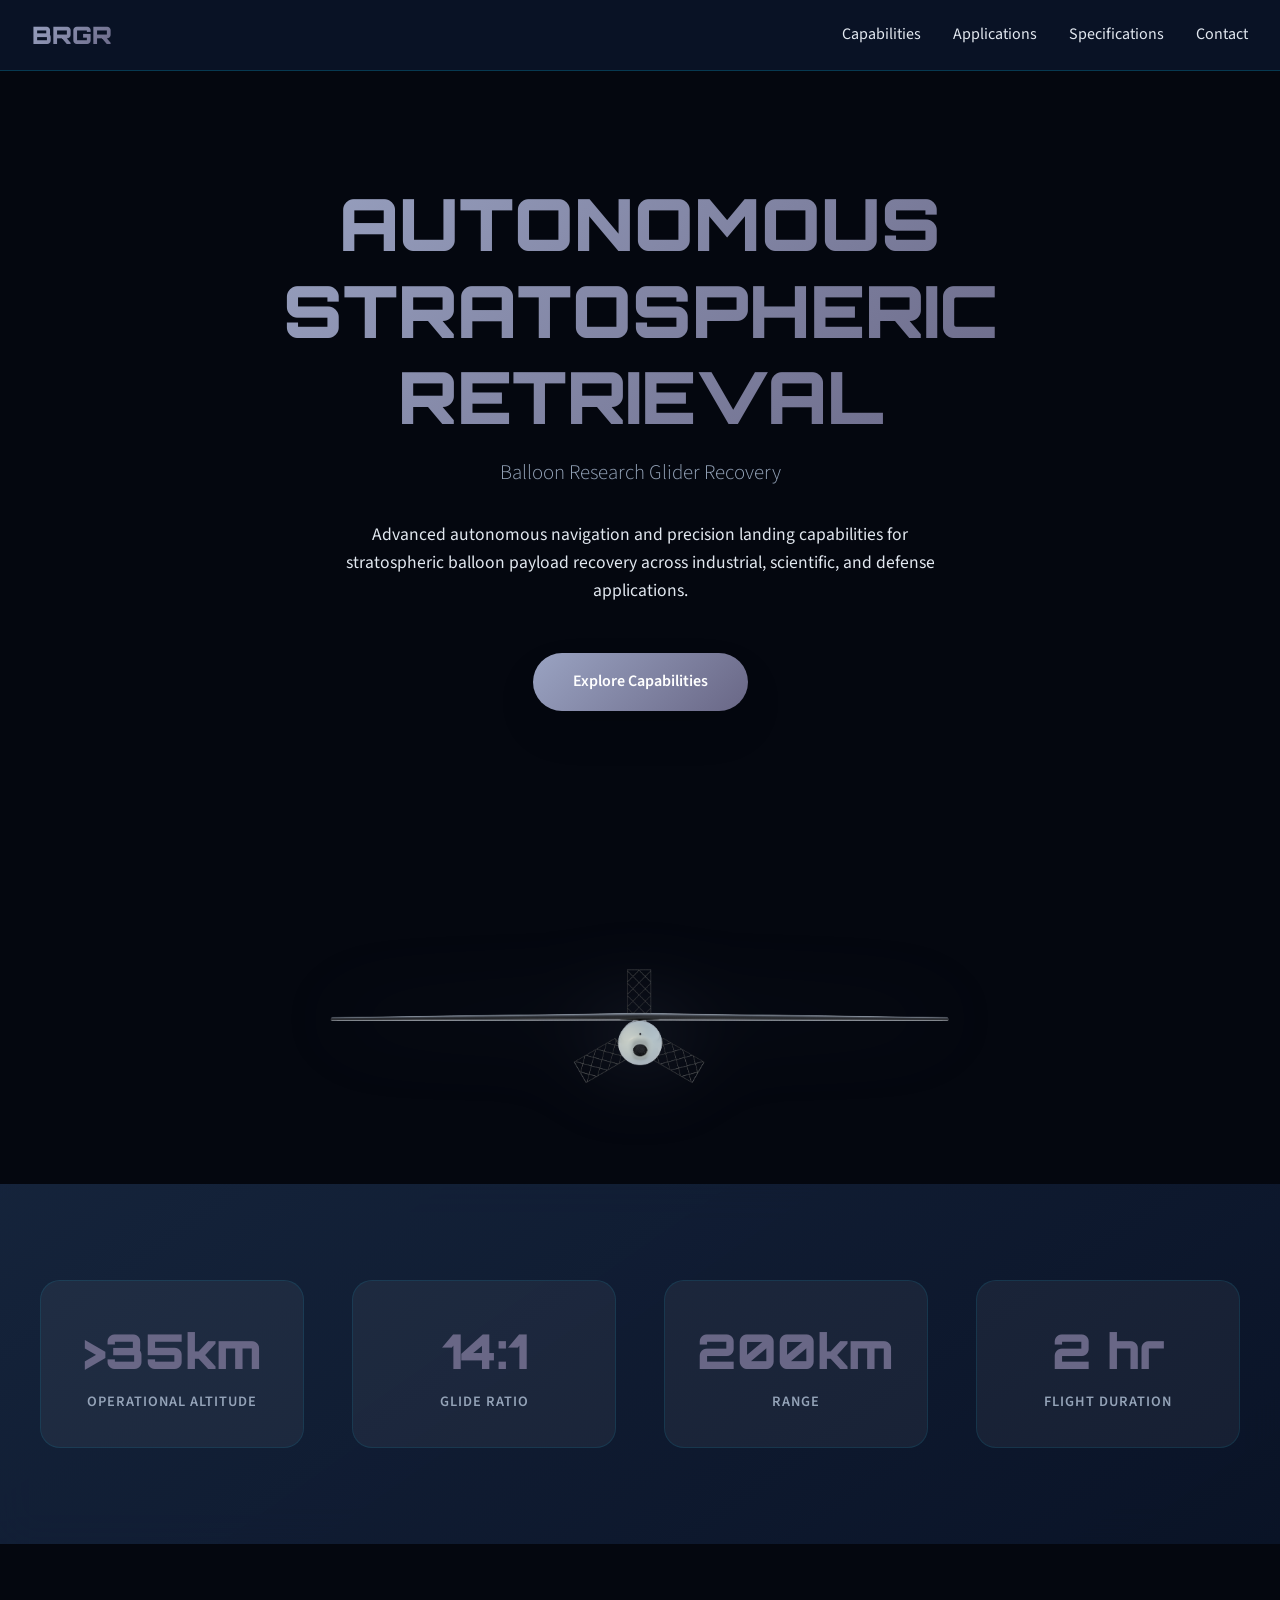
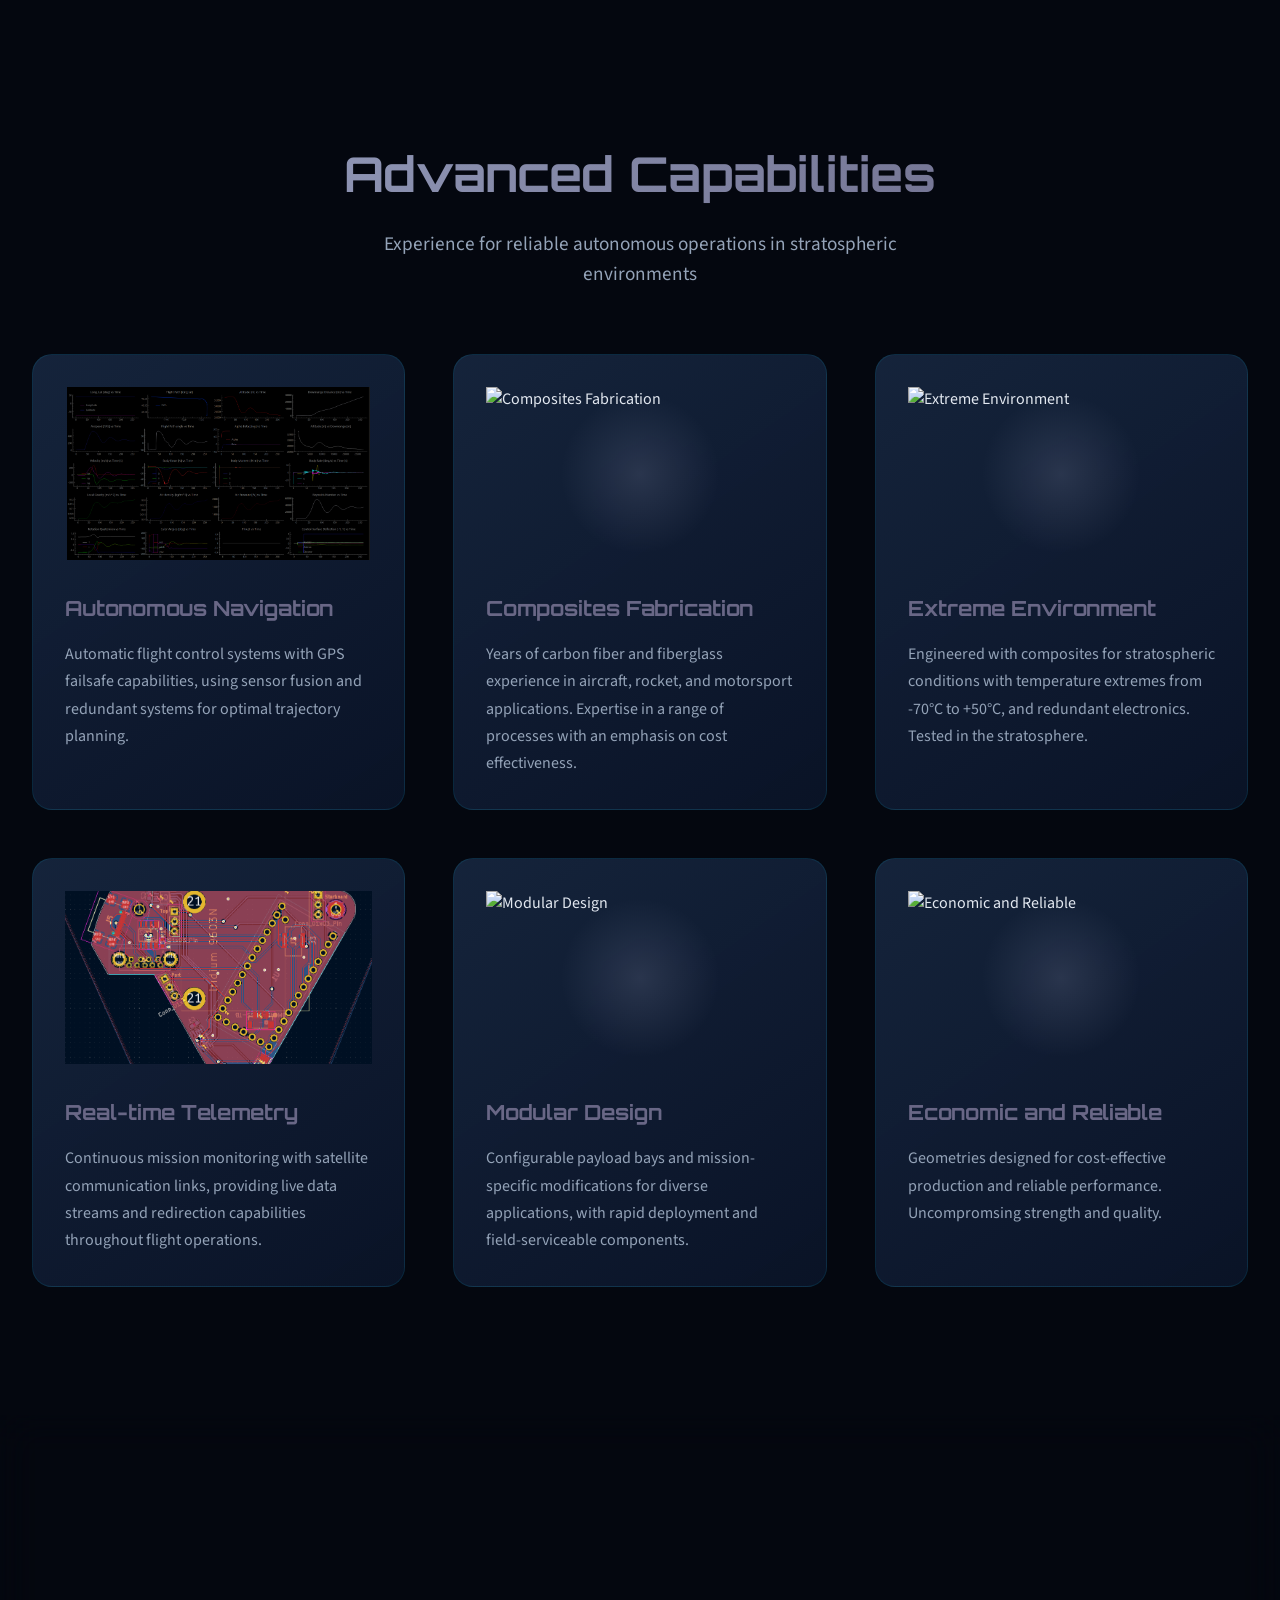
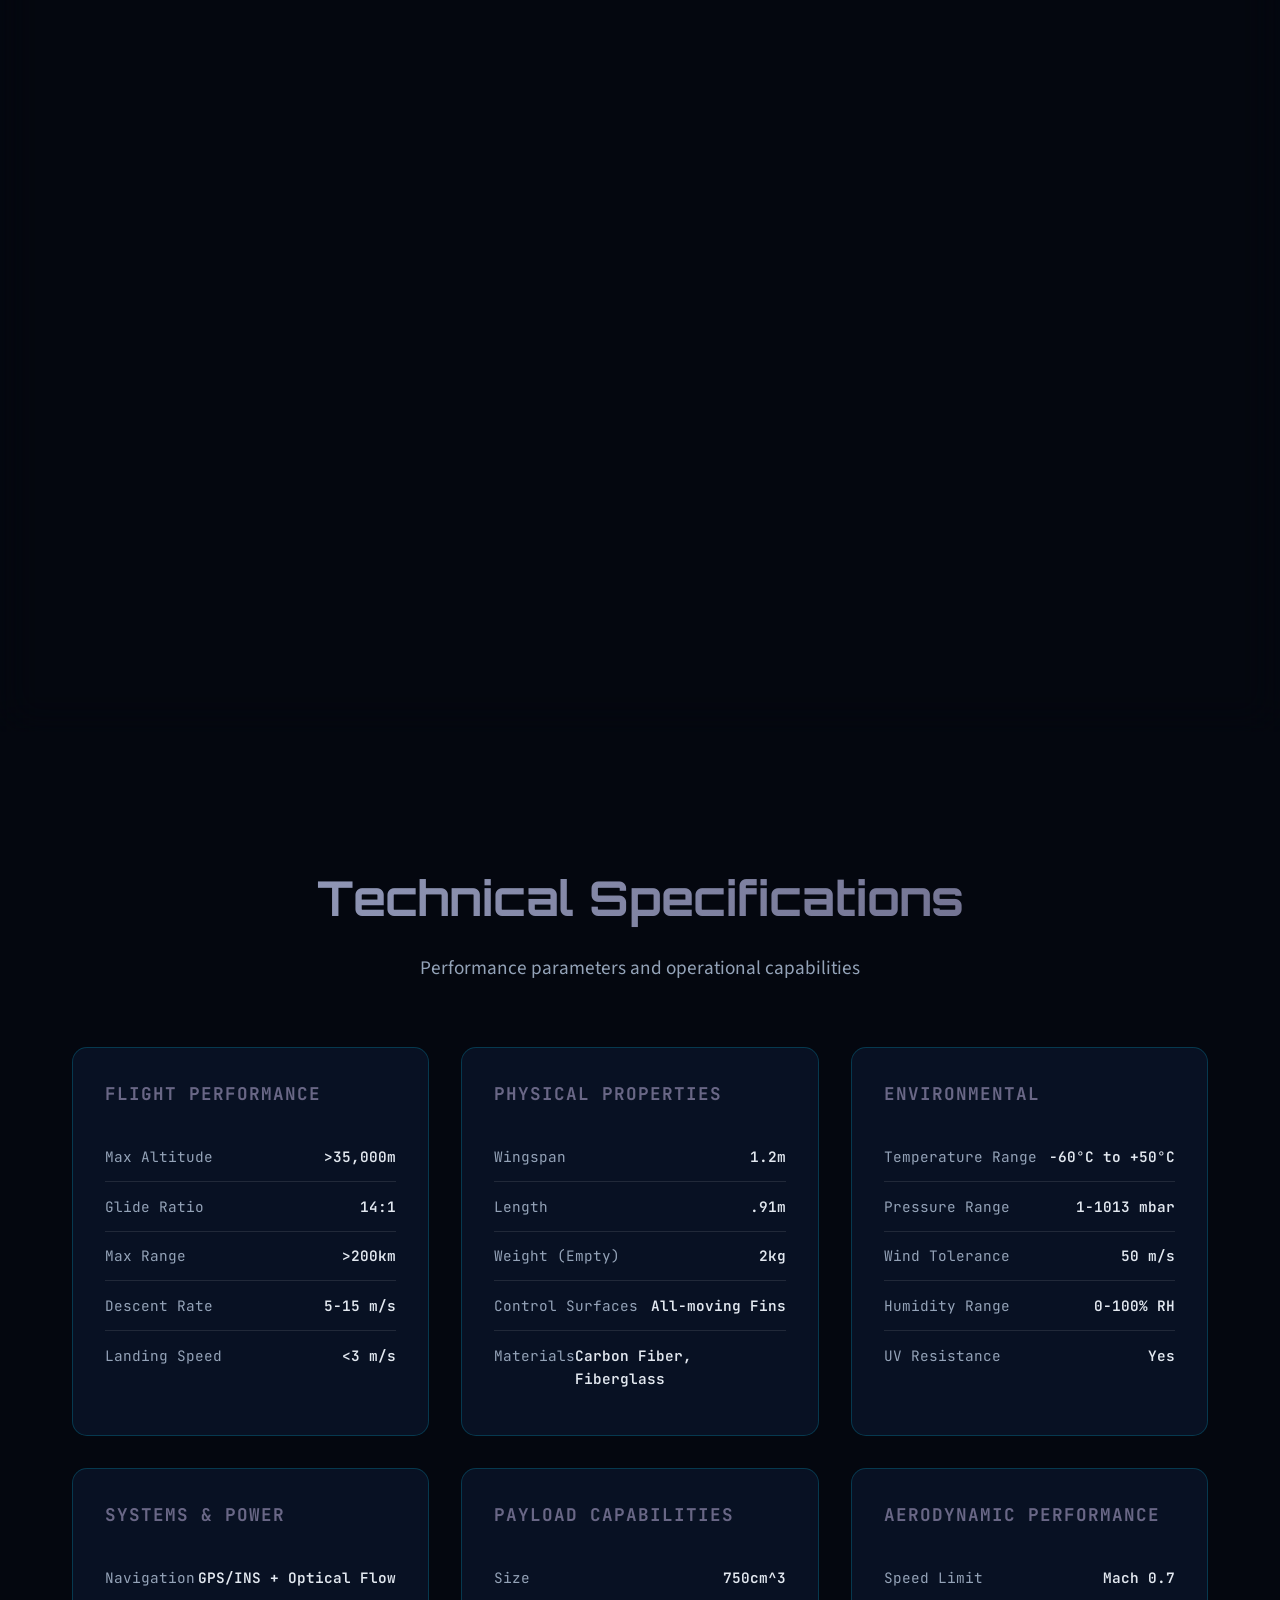
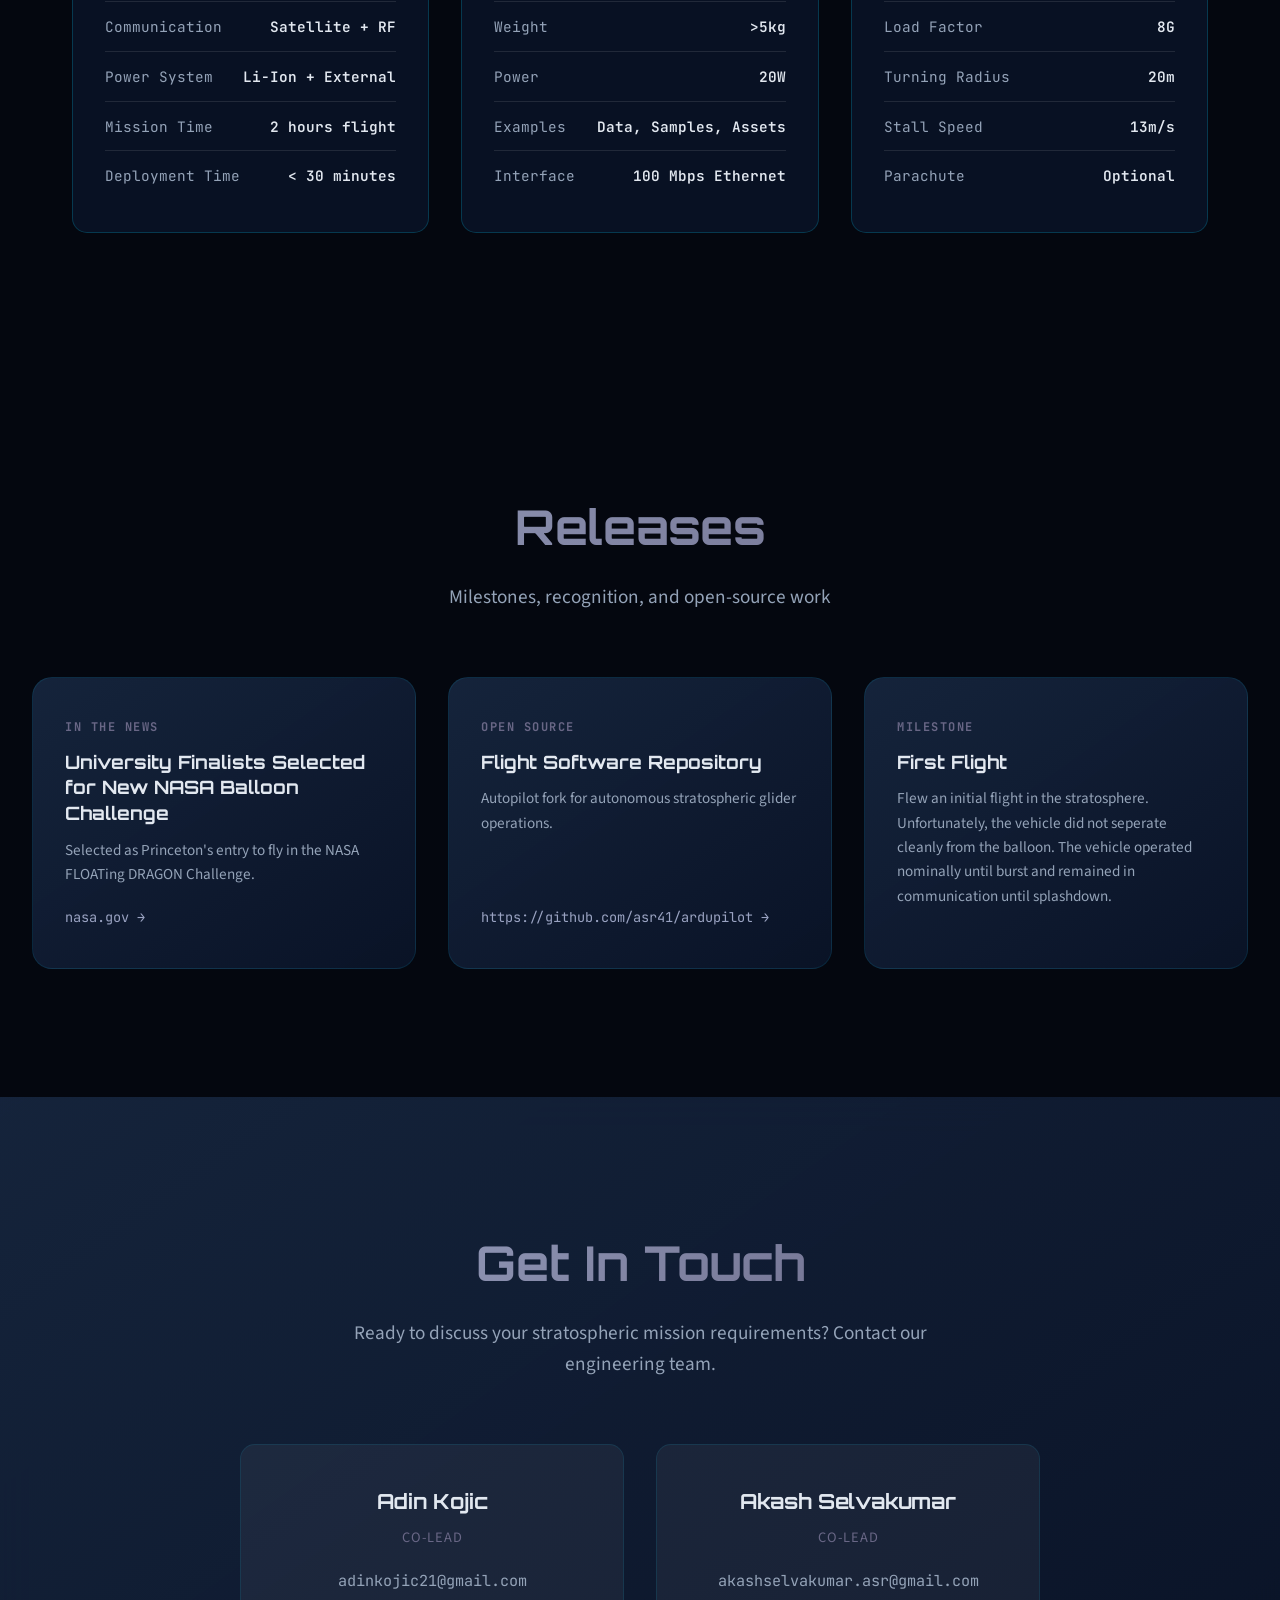
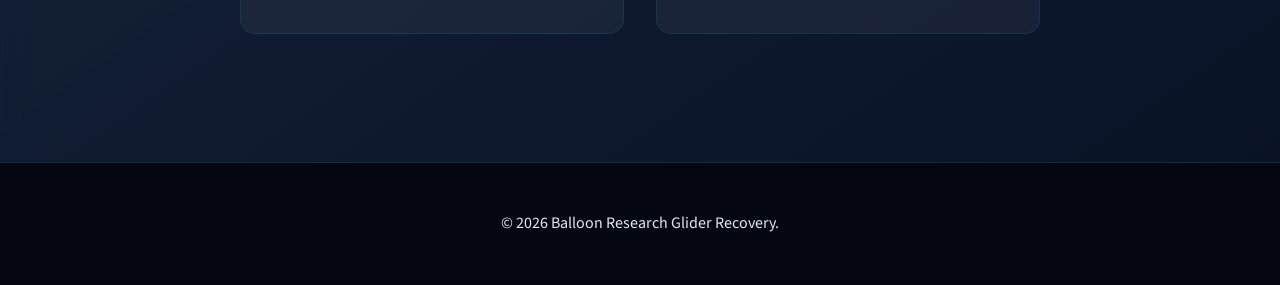
==== commit f62f1f52: "added releases and links section" ====
--- a/index.html
+++ b/index.html
@@ -308,6 +308,74 @@
             font-weight: 600;
         }
 
+        /* Accomplishments Section */
+        .accomplishments {
+            padding: 8rem 2rem;
+            max-width: 1400px;
+            margin: 0 auto;
+        }
+
+        .accomplishments-container {
+            max-width: 1400px;
+            margin: 0 auto;
+        }
+
+        .accomplishments-grid {
+            display: grid;
+            grid-template-columns: repeat(auto-fit, minmax(300px, 1fr));
+            gap: 2rem;
+        }
+
+        .accomplishment-card {
+            background: var(--gradient-surface);
+            border-radius: 20px;
+            padding: 2.5rem 2rem;
+            border: 1px solid rgba(0, 212, 255, 0.1);
+            transition: all 0.3s ease;
+            display: flex;
+            flex-direction: column;
+            gap: 0.75rem;
+            text-decoration: none;
+            color: inherit;
+        }
+
+        .accomplishment-card:hover {
+            transform: translateY(-5px);
+            box-shadow: var(--shadow-glow);
+            border-color: var(--accent-cyan);
+        }
+
+        .accomplishment-tag {
+            font-family: var(--font-mono);
+            font-size: 0.75rem;
+            text-transform: uppercase;
+            letter-spacing: 1.5px;
+            color: var(--accent-cyan);
+            font-weight: 700;
+        }
+
+        .accomplishment-title {
+            font-family: var(--font-display);
+            font-size: 1.15rem;
+            font-weight: 700;
+            color: var(--text-light);
+            line-height: 1.4;
+        }
+
+        .accomplishment-body {
+            color: var(--text-muted);
+            font-size: 0.95rem;
+            line-height: 1.6;
+            flex: 1;
+        }
+
+        .accomplishment-link {
+            font-family: var(--font-mono);
+            font-size: 0.85rem;
+            color: var(--primary-blue);
+            margin-top: 0.5rem;
+        }
+
         /* Features Section */
         .features {
             padding: 8rem 2rem;
@@ -951,6 +1019,37 @@
                     <li><span class="spec-label">Stall Speed</span><span class="spec-value">13m/s</span></li>
                     <li><span class="spec-label">Parachute</span><span class="spec-value">Optional</span></li>
                 </ul>
+            </div>
+        </div>
+    </section>
+
+    
+    <section class="accomplishments">
+        <div class="accomplishments-container">
+            <h2 class="section-title">Releases</h2>
+            <p class="section-subtitle">Milestones, recognition, and open-source work</p>
+            <div class="accomplishments-grid">
+
+                <a href="https://www.nasa.gov/centers-and-facilities/wallops/university-finalists-selected-for-new-nasa-balloon-challenge/" target="_blank" rel="noopener" class="accomplishment-card fade-in">
+                    <div class="accomplishment-tag">In the News</div>
+                    <h3 class="accomplishment-title">University Finalists Selected for New NASA Balloon Challenge</h3>
+                    <p class="accomplishment-body">Selected as Princeton's entry to fly in the NASA FLOATing DRAGON Challenge.</p>
+                    <span class="accomplishment-link">nasa.gov →</span>
+                </a>
+
+                <a href="https://github.com/asr41/ardupilot" target="_blank" rel="noopener" class="accomplishment-card fade-in">
+                    <div class="accomplishment-tag">Open Source</div>
+                    <h3 class="accomplishment-title">Flight Software Repository</h3>
+                    <p class="accomplishment-body">Autopilot fork for autonomous stratospheric glider operations.</p>
+                    <span class="accomplishment-link">https://github.com/asr41/ardupilot →</span>
+                </a>
+
+                <div class="accomplishment-card fade-in">
+                    <div class="accomplishment-tag">Milestone</div>
+                    <h3 class="accomplishment-title">First Flight</h3>
+                    <p class="accomplishment-body">Flew an initial flight in the stratosphere. Unfortunately, the vehicle did not seperate cleanly from the balloon. The vehicle operated nominally until burst and remained in communication until splashdown.</p>
+                </div>
+
             </div>
         </div>
     </section>
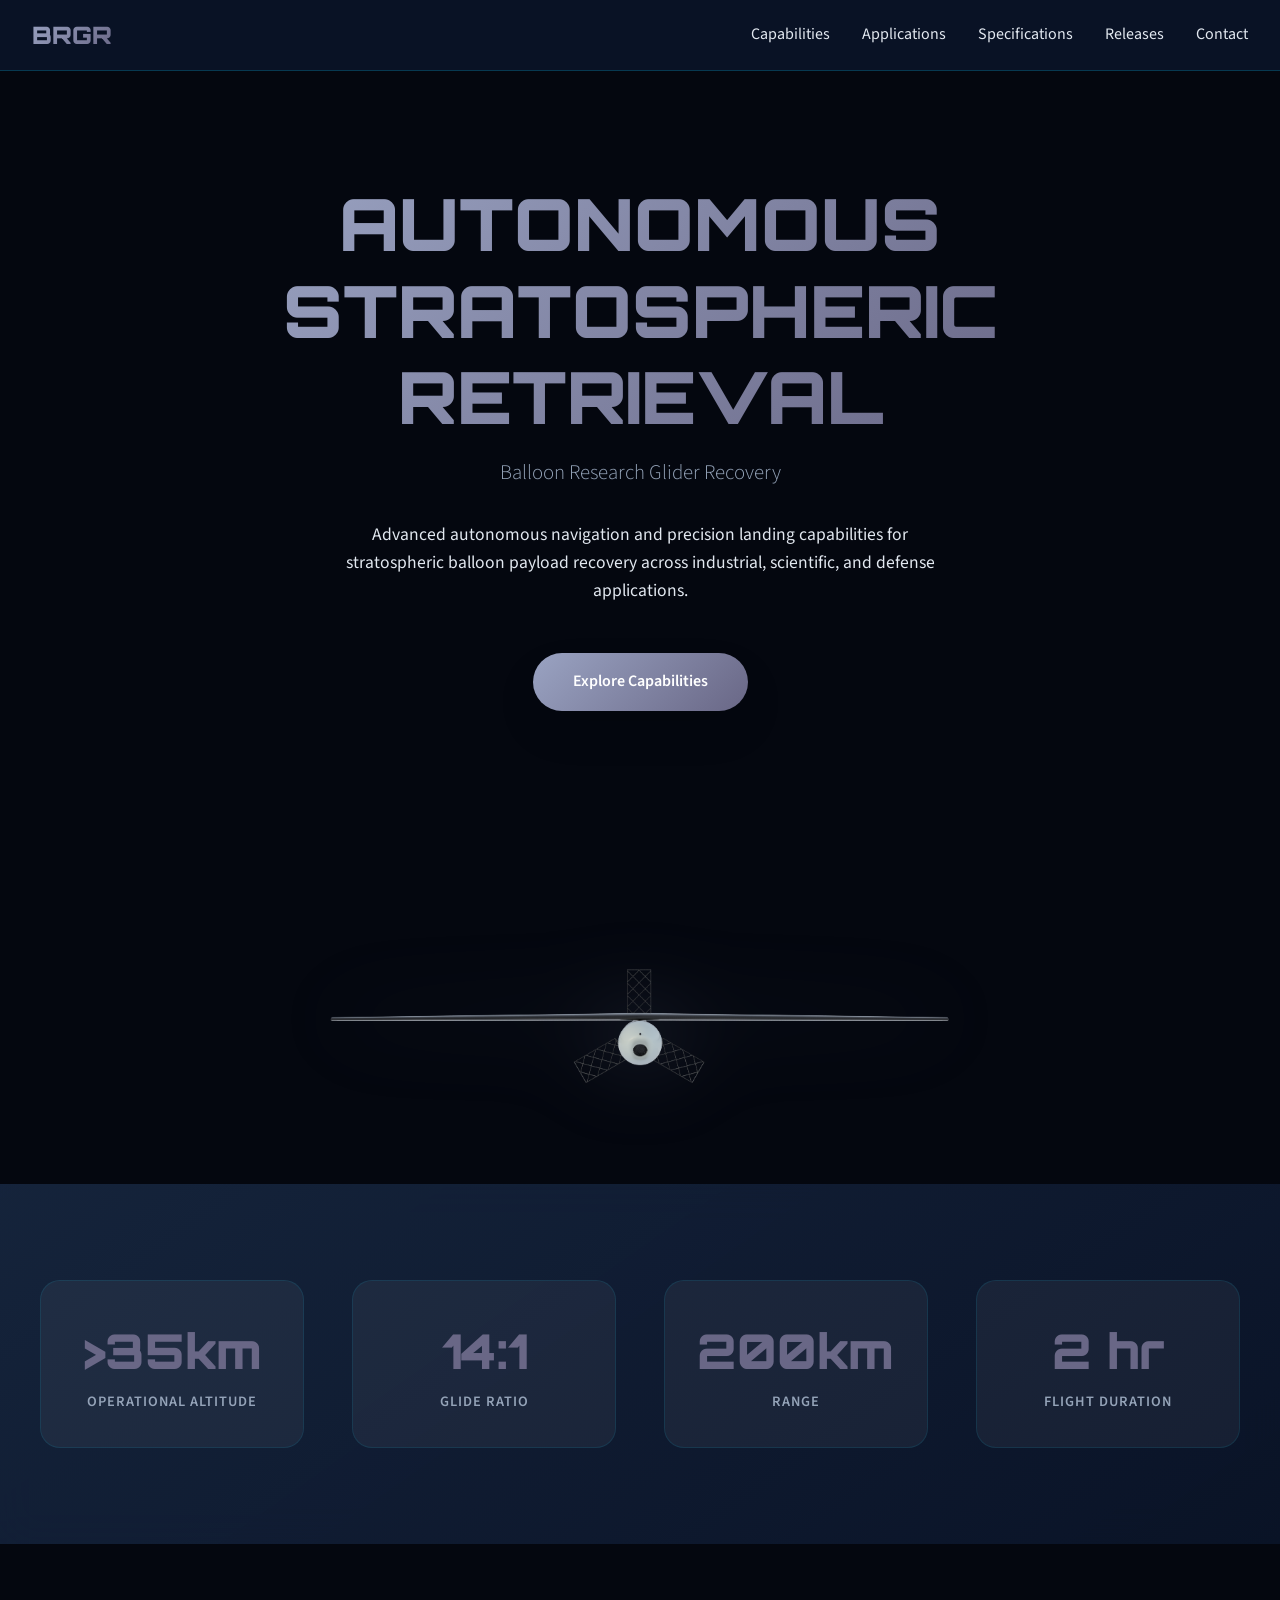
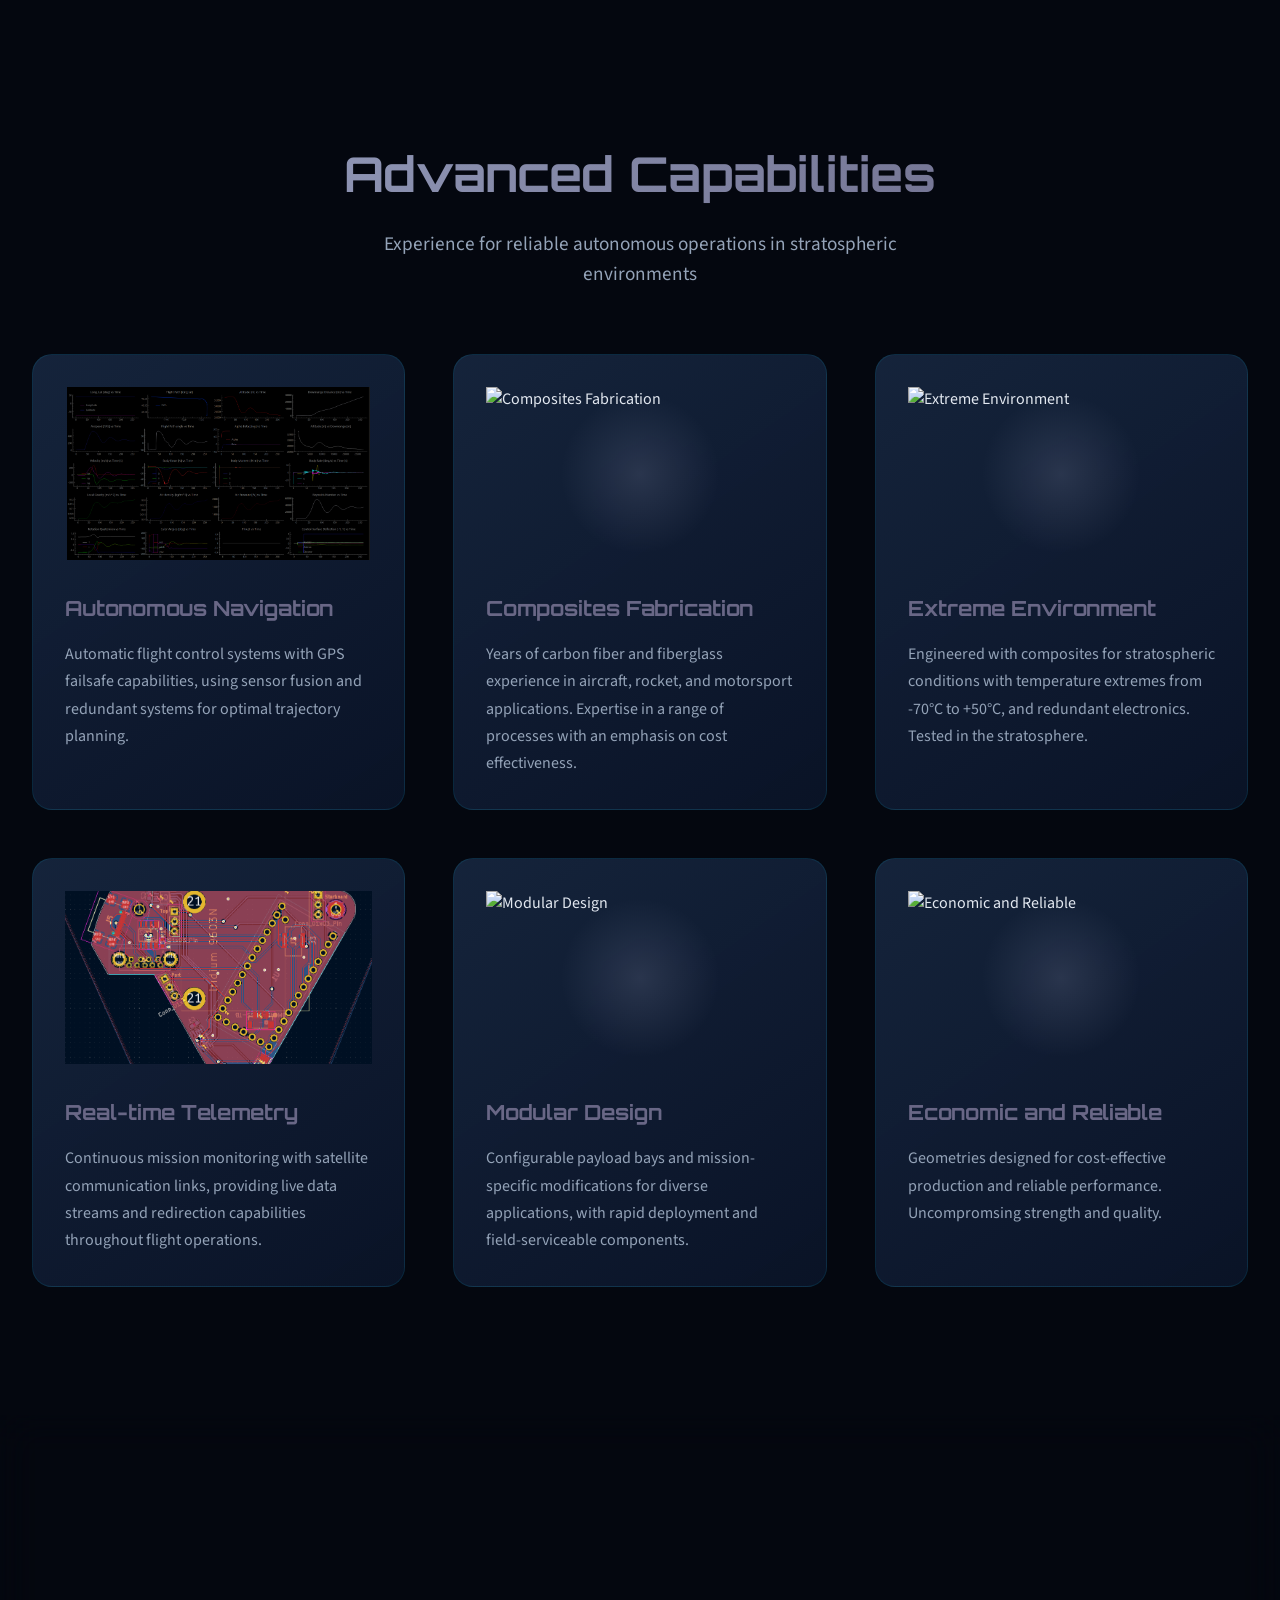
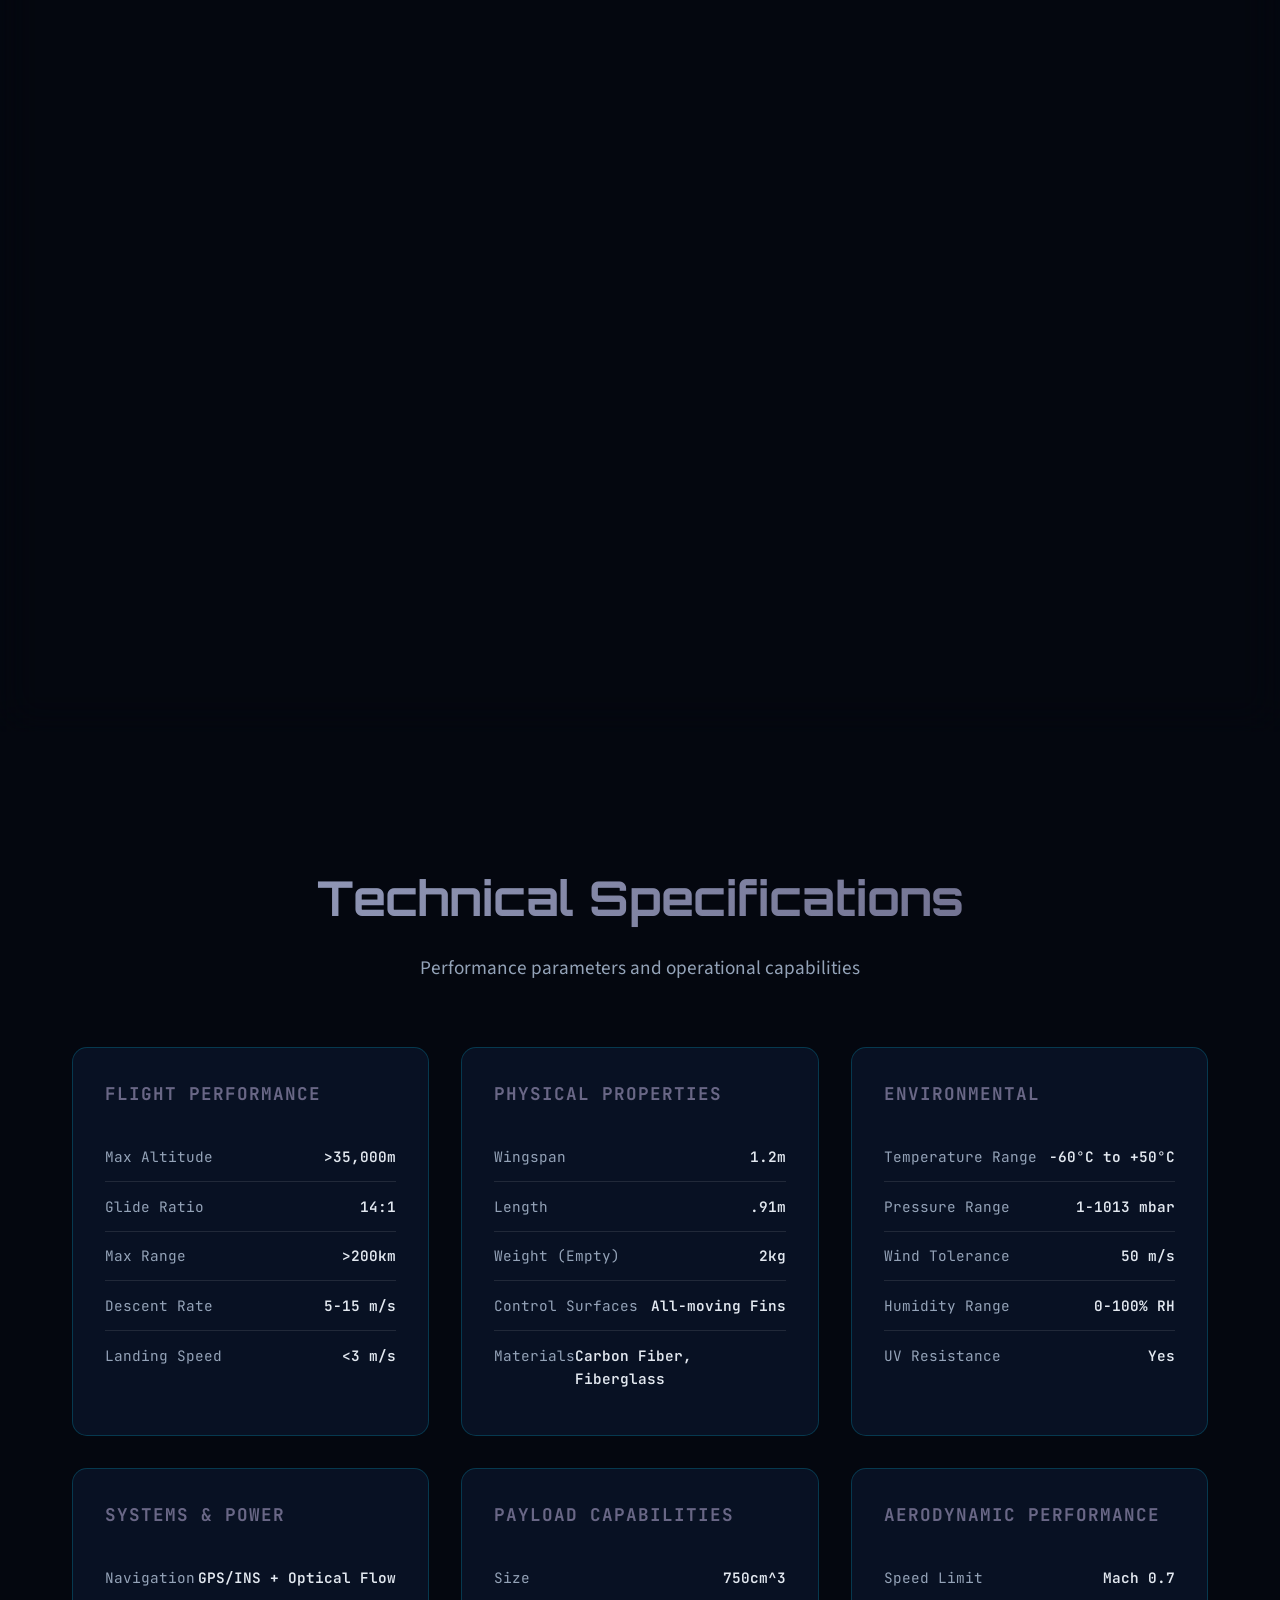
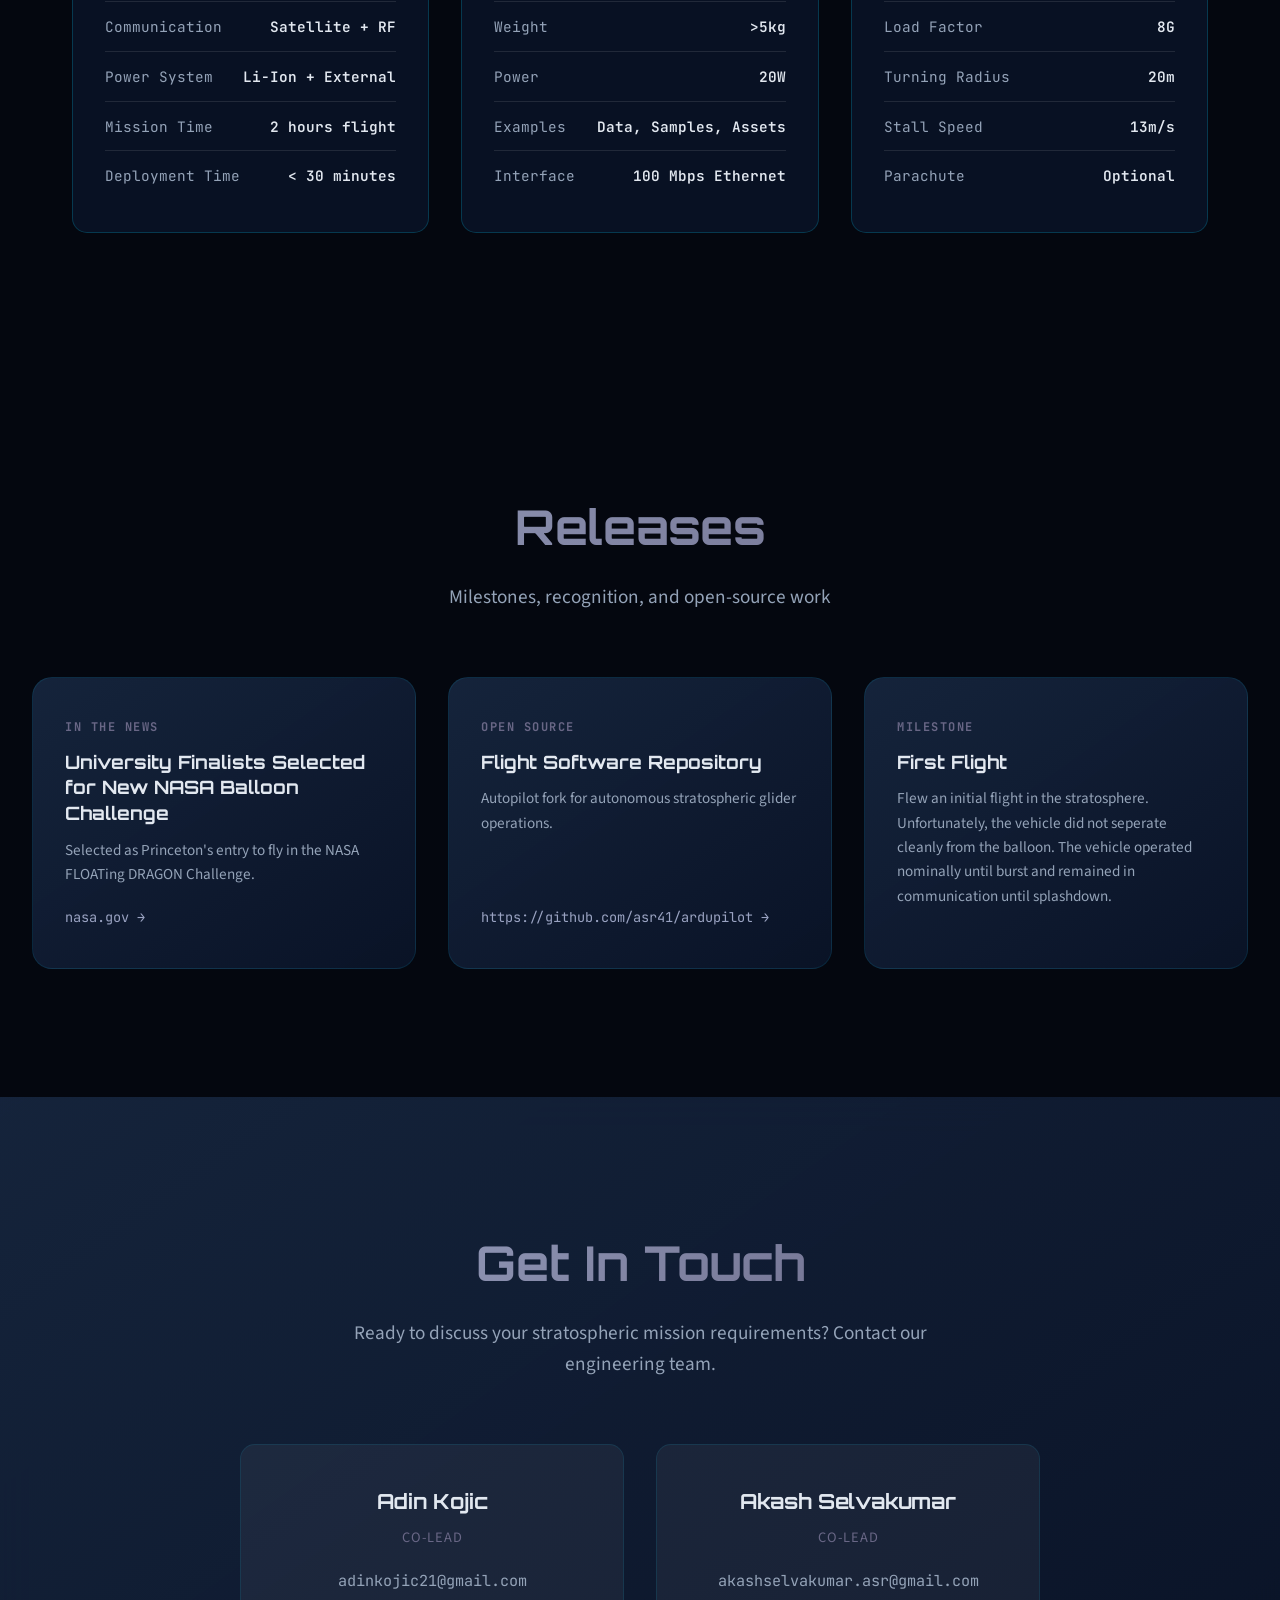
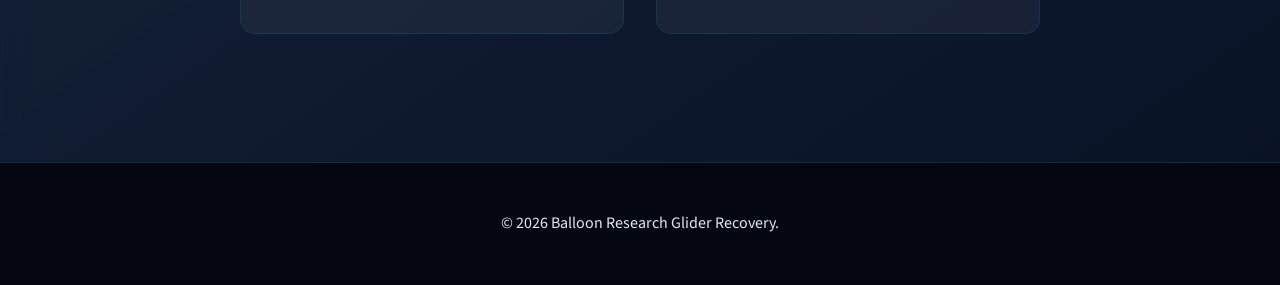
==== commit ce6da5cf: "added releases to buttons up top" ====
--- a/index.html
+++ b/index.html
@@ -809,6 +809,7 @@
                 <li><a href="#features">Capabilities</a></li>
                 <li><a href="#applications">Applications</a></li>
                 <li><a href="#specs">Specifications</a></li>
+                <li><a href="#releases">Releases</a></li>
                 <li><a href="#contact">Contact</a></li>
             </ul>
         </div>
@@ -1024,7 +1025,7 @@
     </section>
 
     
-    <section class="accomplishments">
+    <section id="releases" class="accomplishments">
         <div class="accomplishments-container">
             <h2 class="section-title">Releases</h2>
             <p class="section-subtitle">Milestones, recognition, and open-source work</p>
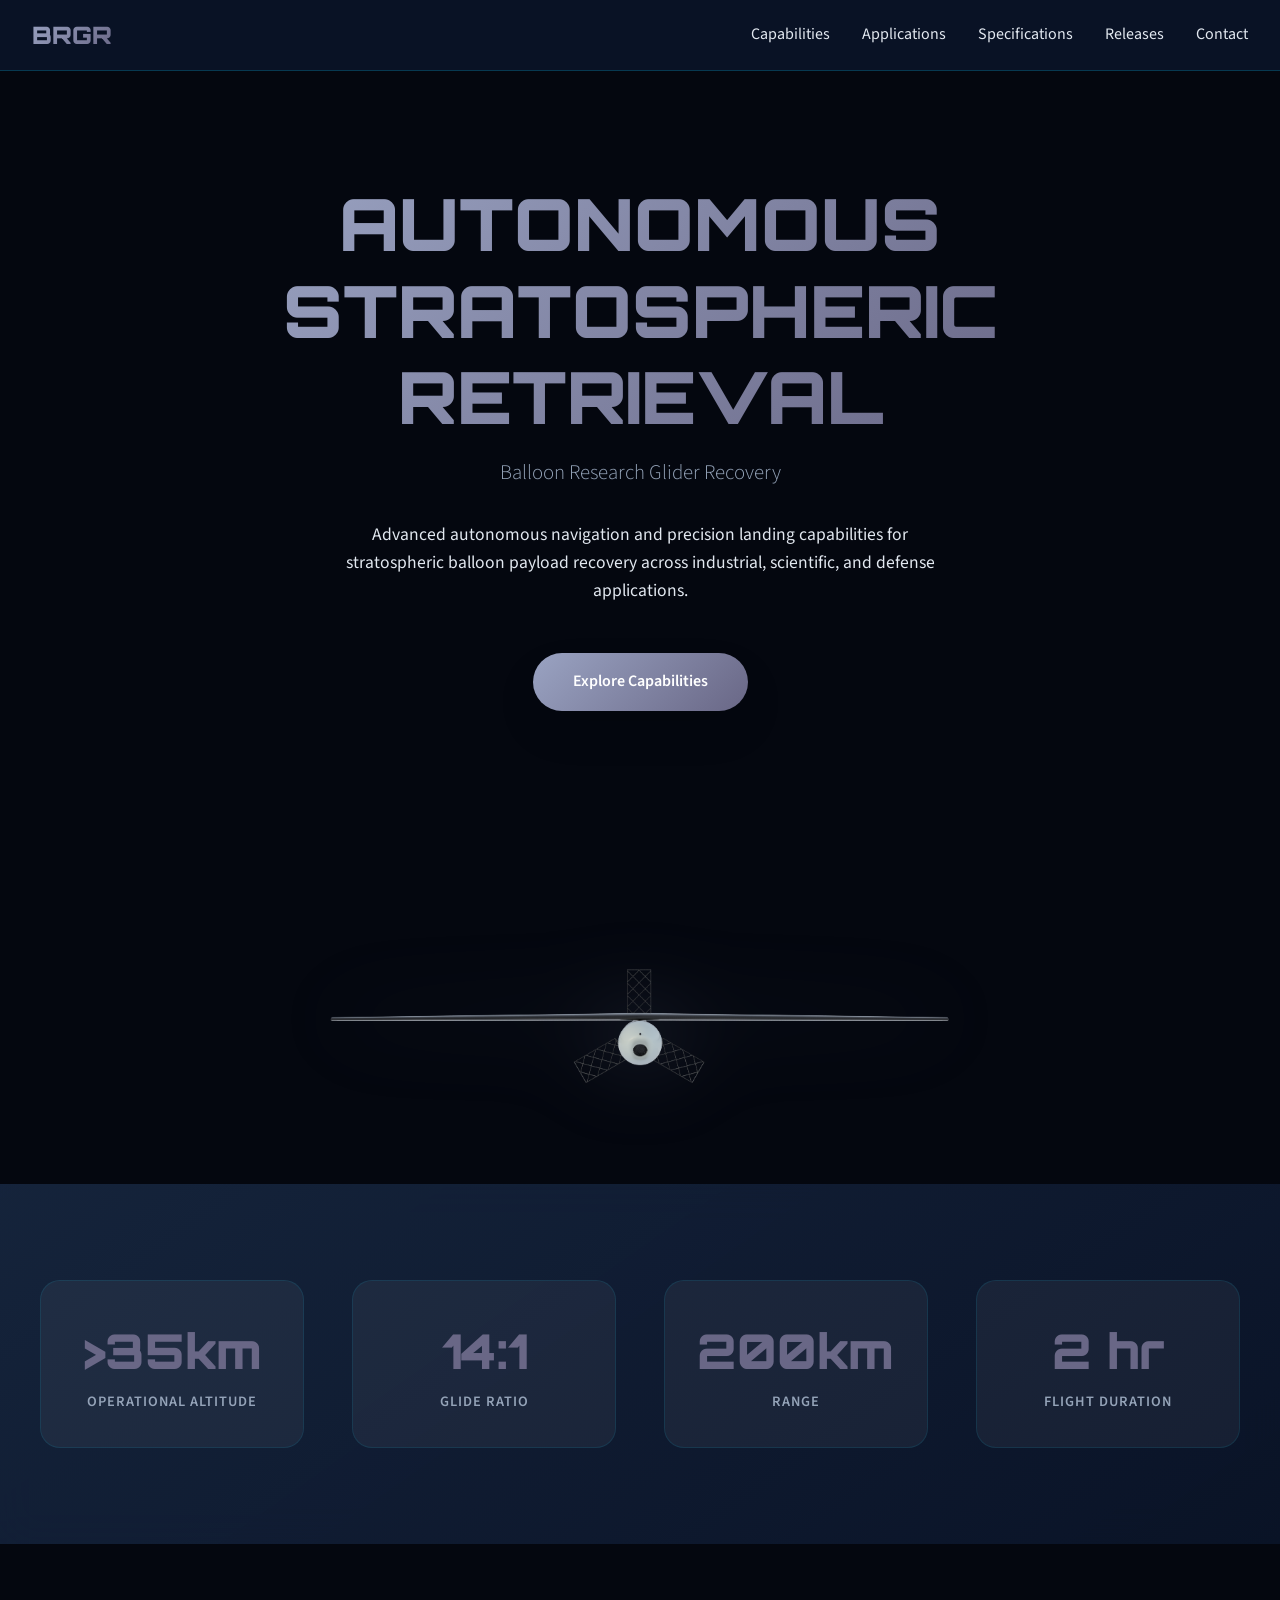
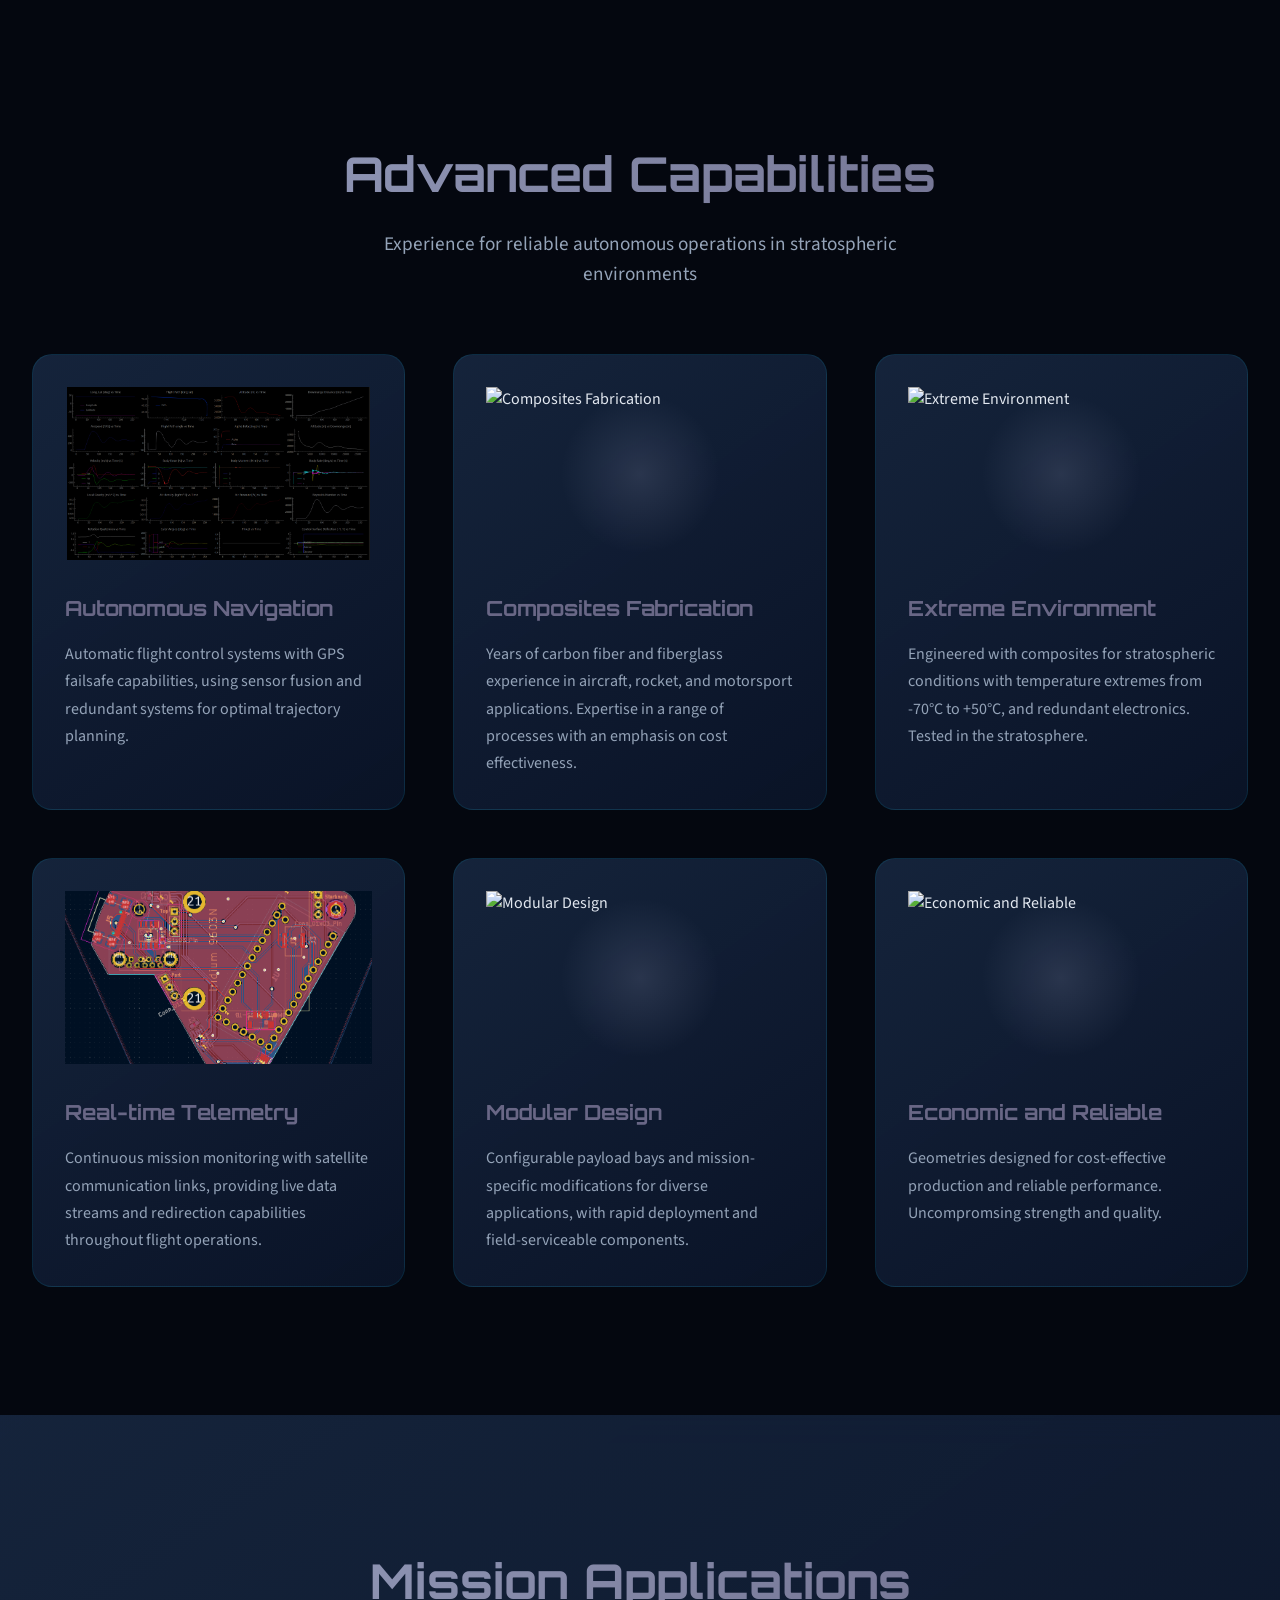
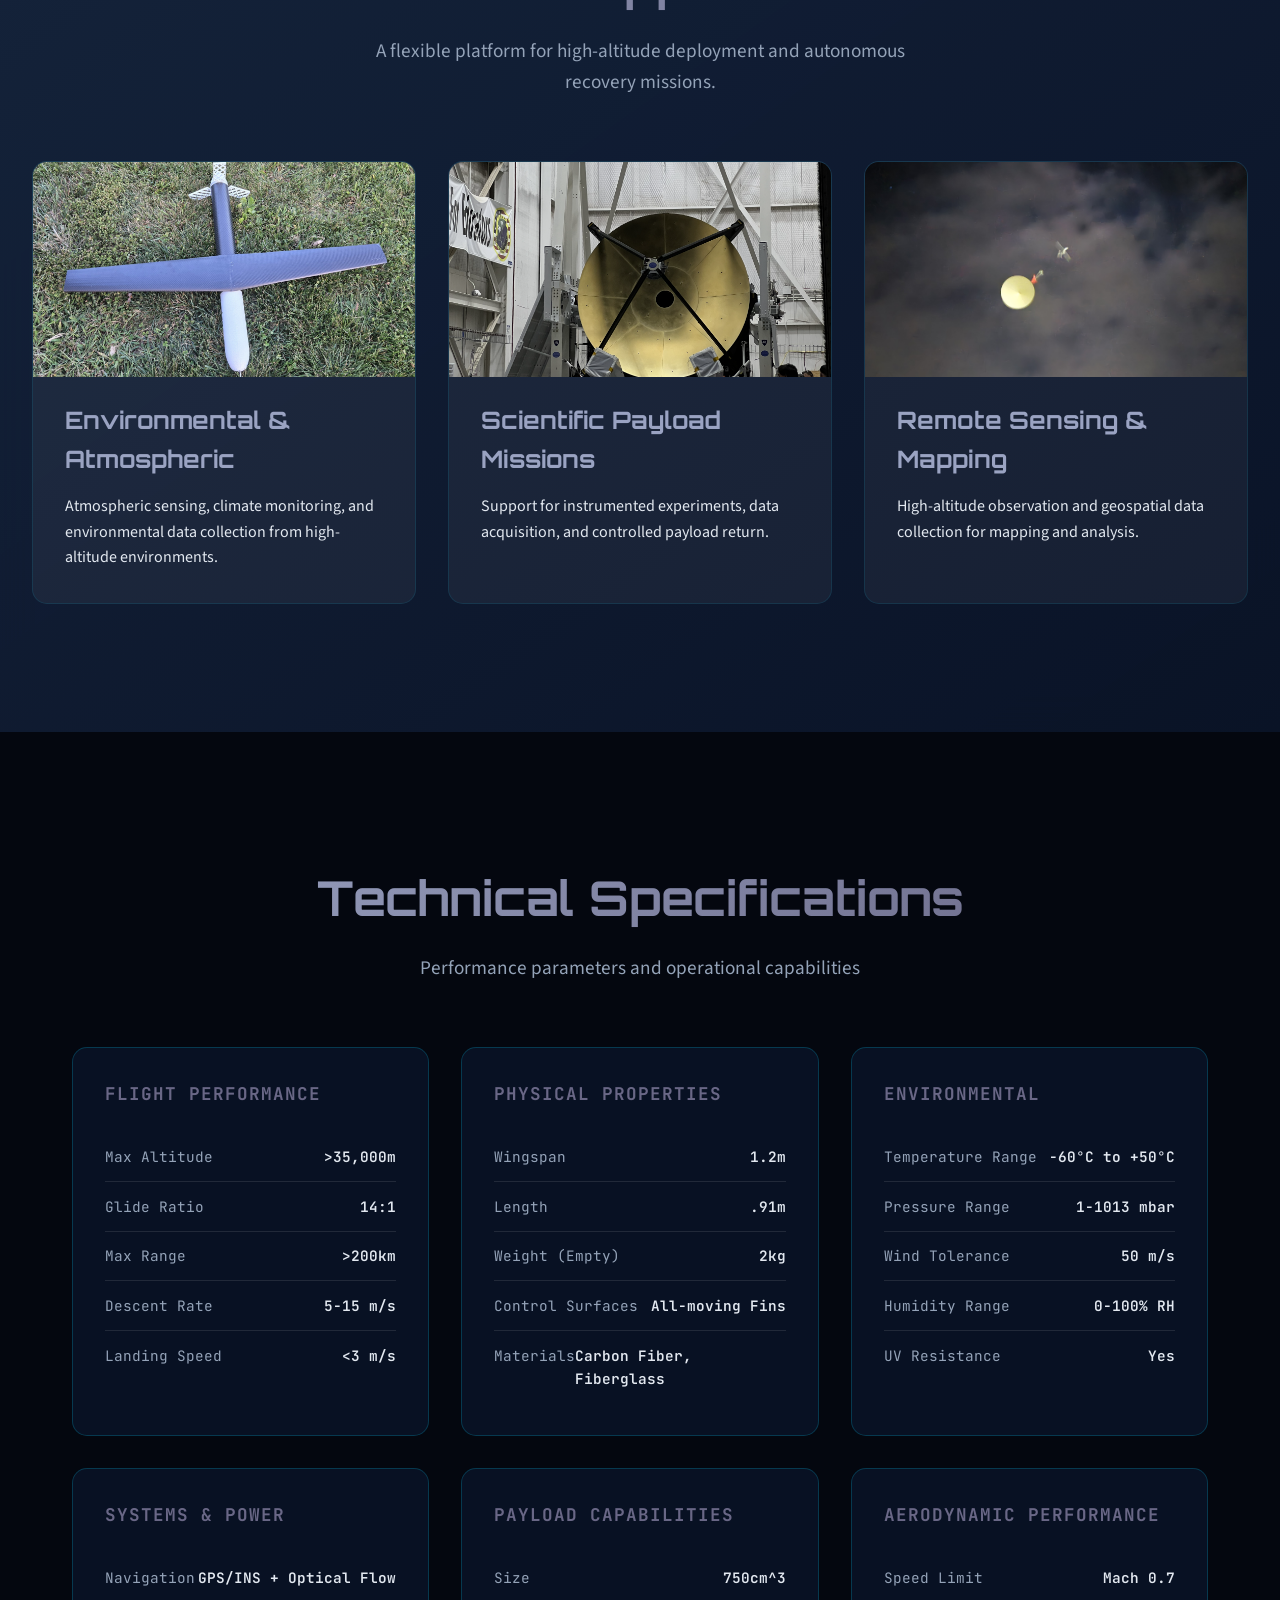
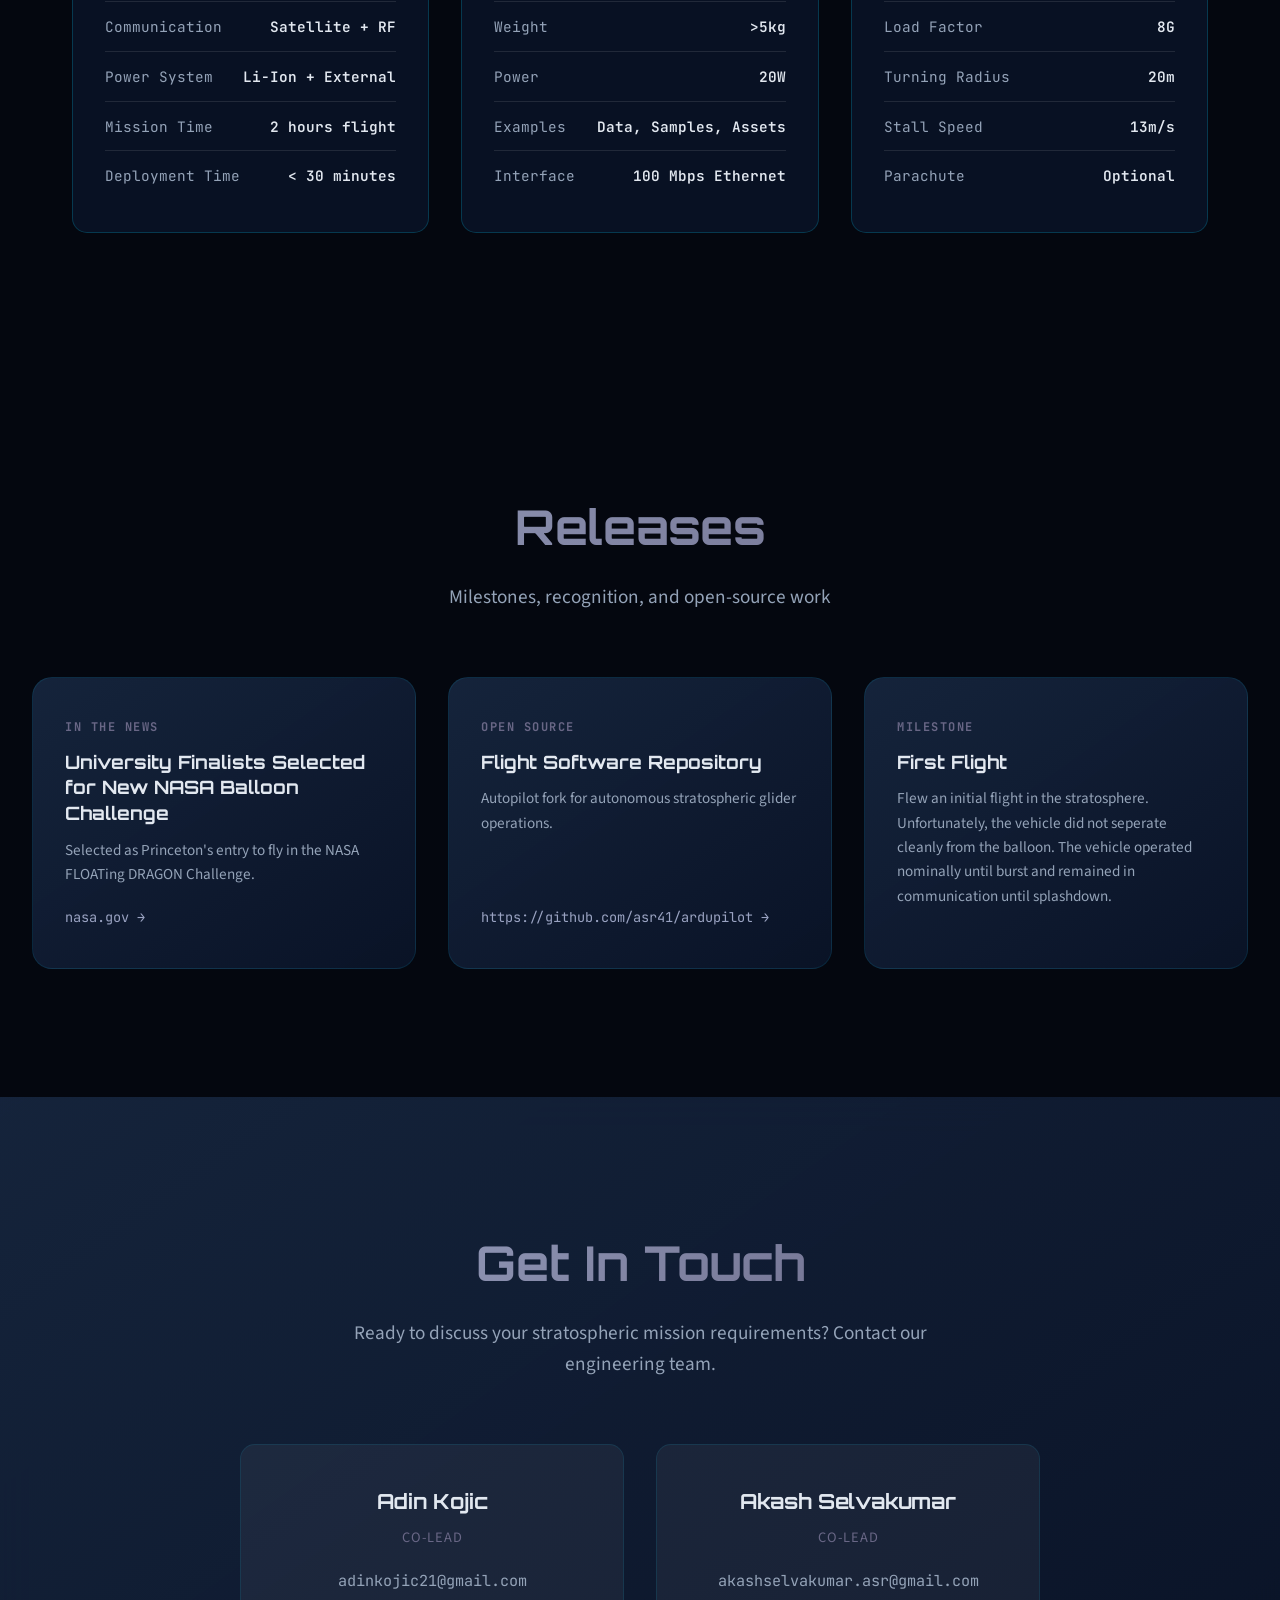
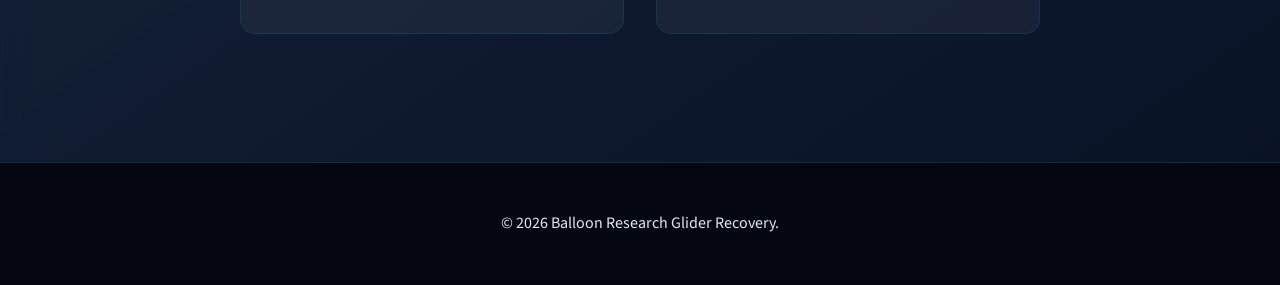
==== commit e838855c: "clicking logo brings you to the top" ====
--- a/index.html
+++ b/index.html
@@ -804,7 +804,7 @@
     
     <nav>
         <div class="nav-container">
-            <a href="#" class="logo">BRGR</a>
+            <a href="#top" class="logo">BRGR</a>
             <ul class="nav-links">
                 <li><a href="#features">Capabilities</a></li>
                 <li><a href="#applications">Applications</a></li>
@@ -815,7 +815,7 @@
         </div>
     </nav>
 
-    <section class="hero">
+    <section id ="top" class="hero">
         <!-- Drop your own video file in as hero.mp4 next to index.html -->
         <div class="hero-video-bg">
             <video autoplay muted playsinline poster="" id="hero-video">
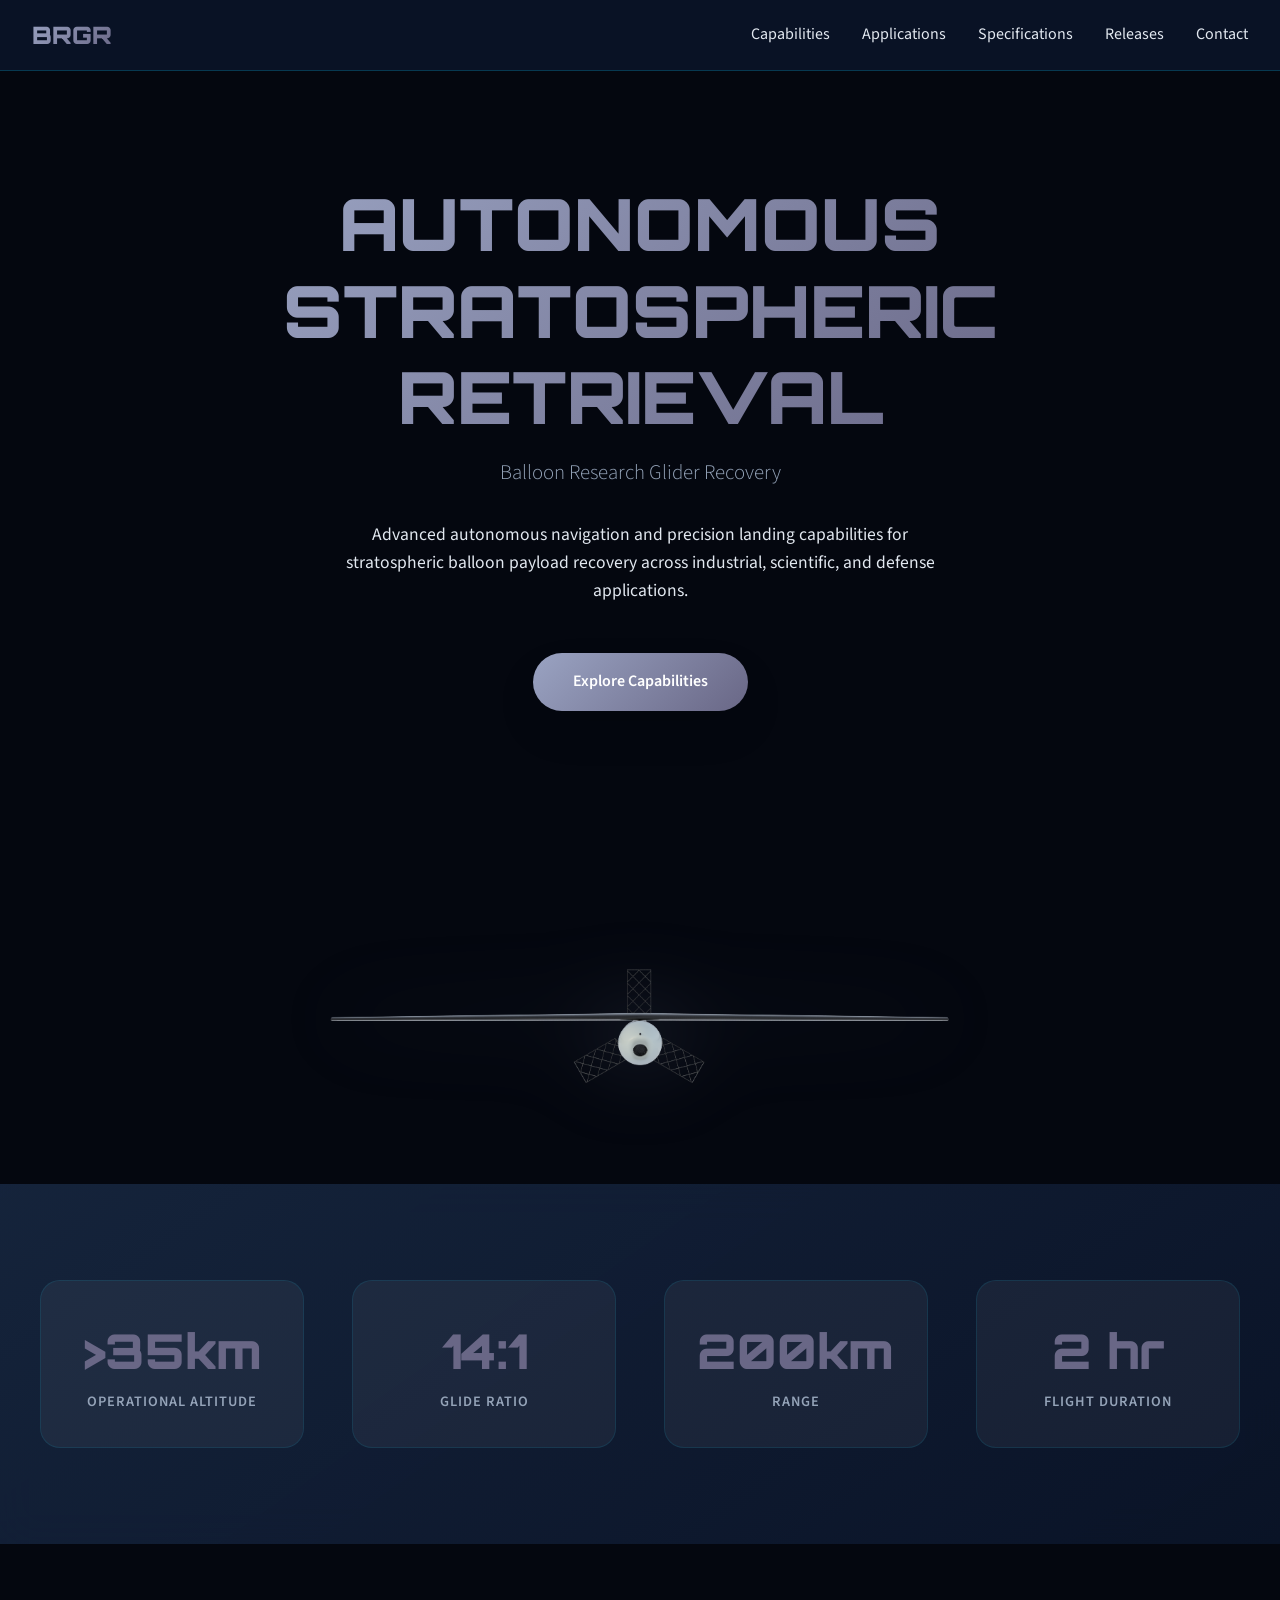
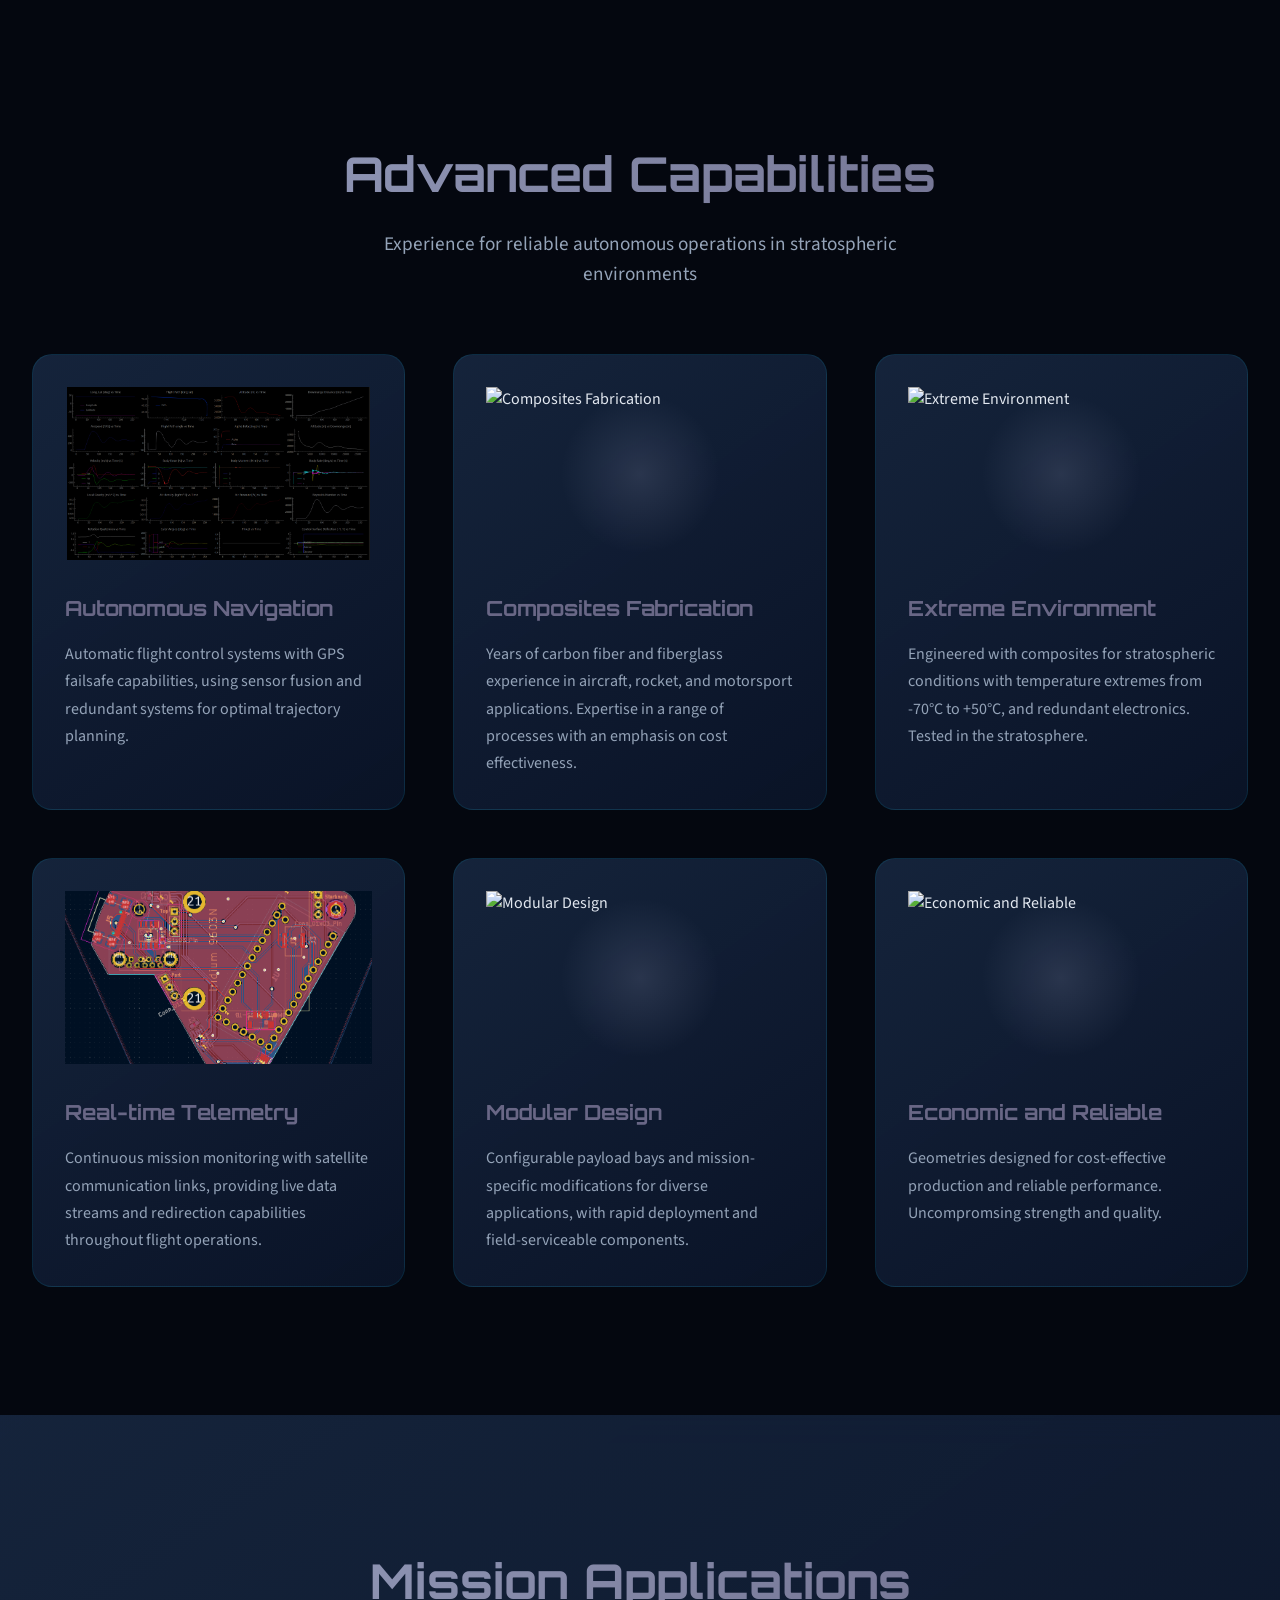
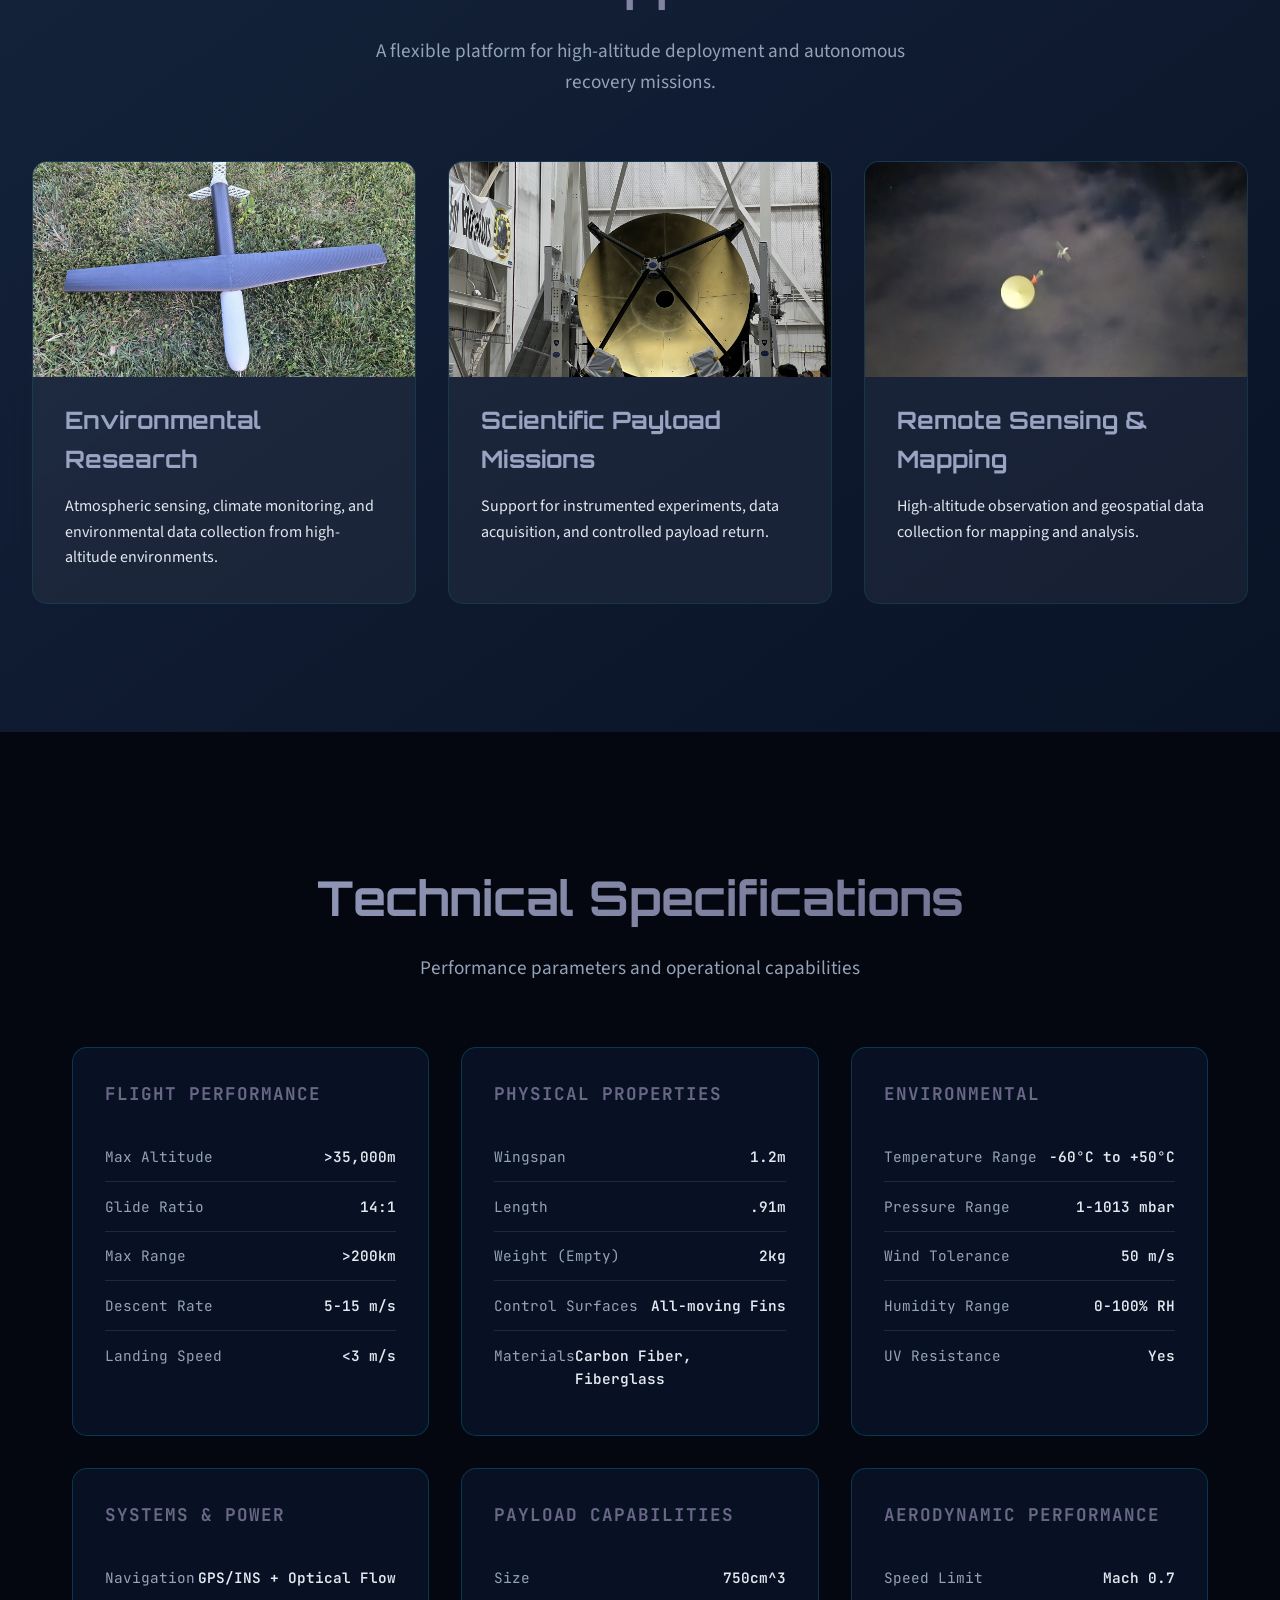
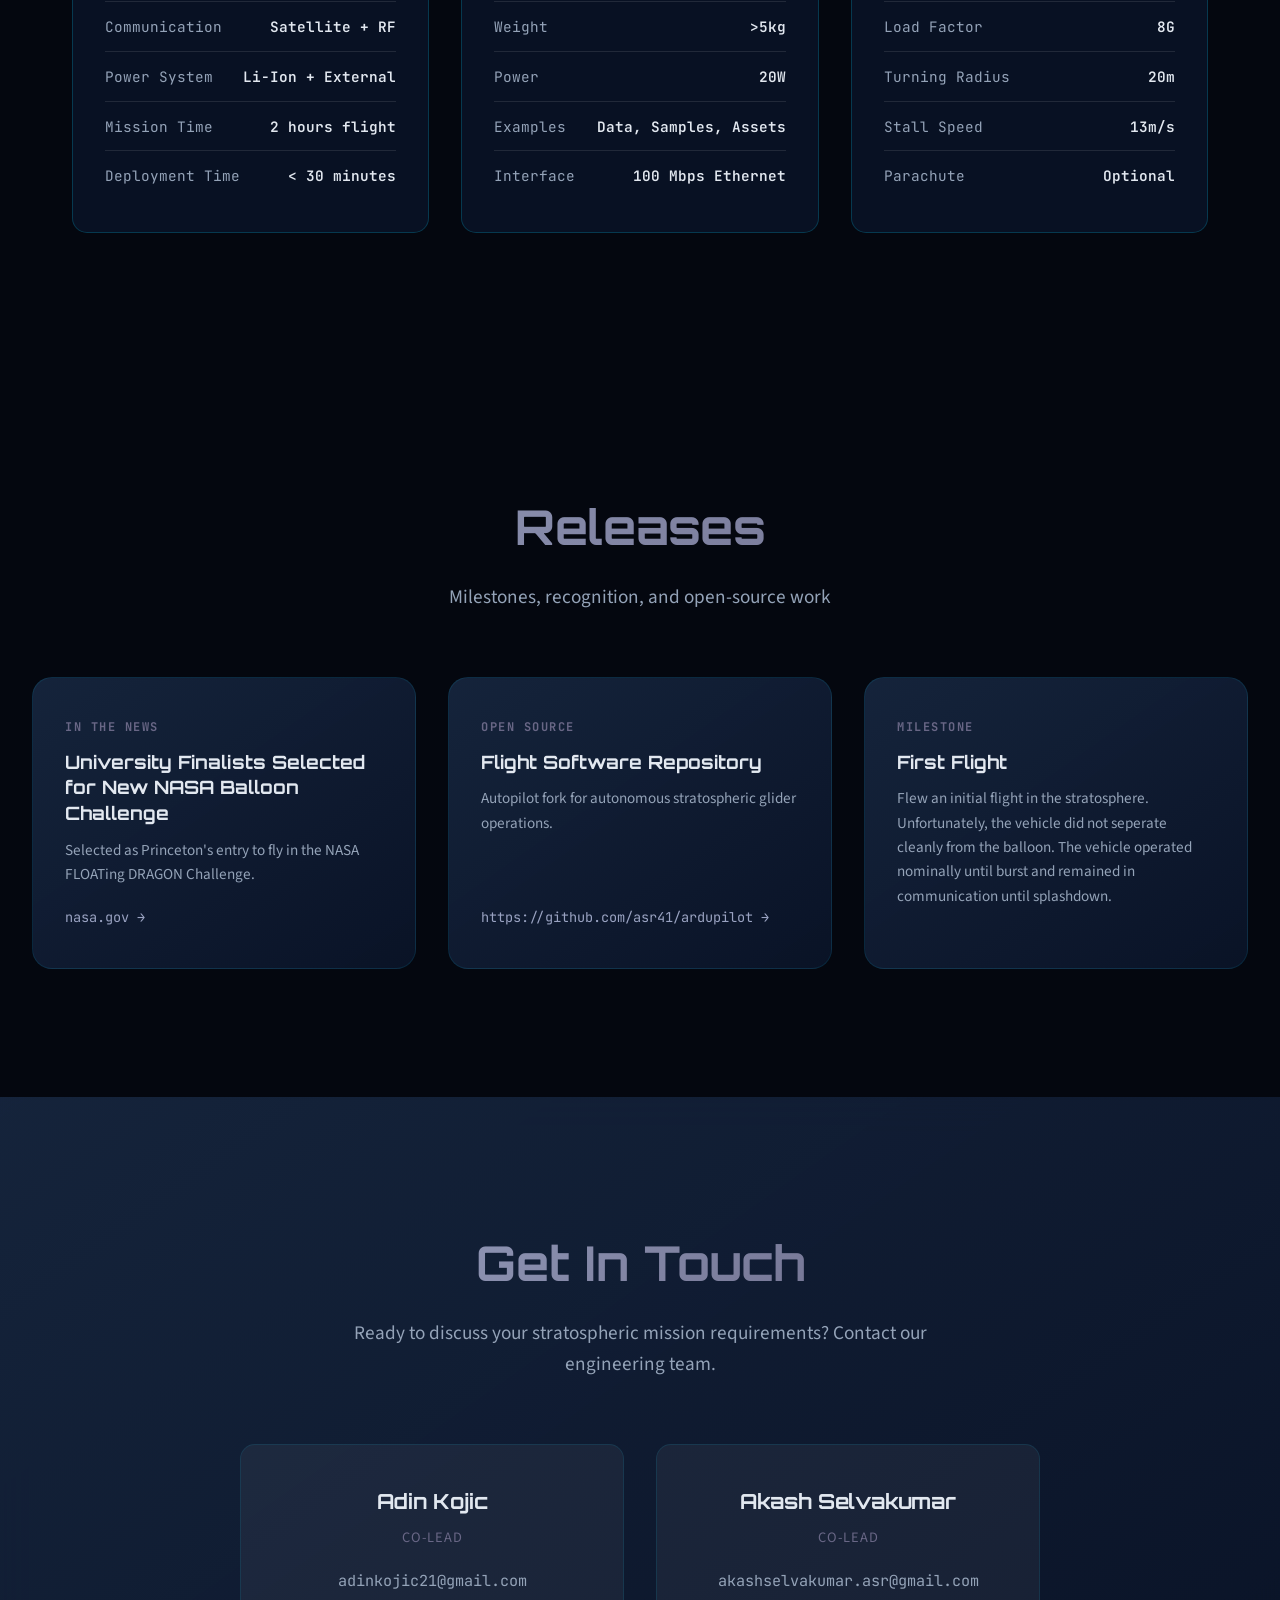
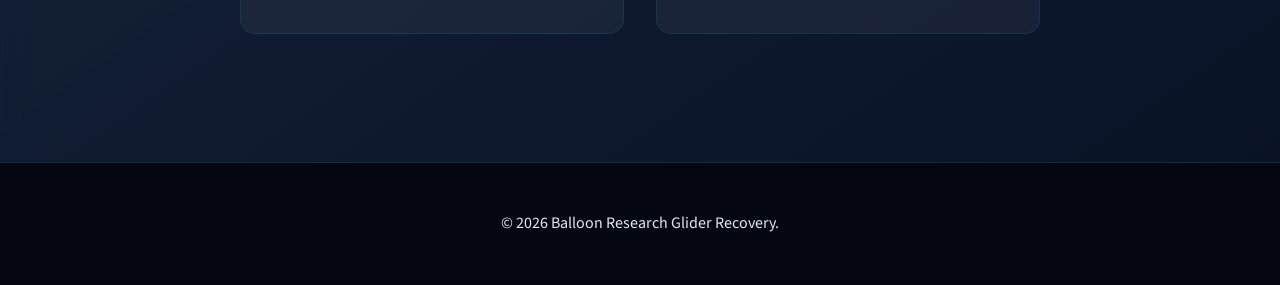
==== commit dd98a6c0: "enviromental to one line" ====
--- a/index.html
+++ b/index.html
@@ -924,9 +924,9 @@
     <div class="applications-grid">
 
       <div class="application-card fade-in">
-        <div class="application-img"><img src="icons/on_grass.jpg" alt="Environmental & Atmospheric"></div>
+        <div class="application-img"><img src="icons/on_grass.jpg" alt="Environmental Research"></div>
         <div class="application-card-body">
-          <h3 class="application-title">Environmental & Atmospheric</h3>
+          <h3 class="application-title">Environmental Research</h3>
           <p>Atmospheric sensing, climate monitoring, and environmental data collection from high-altitude environments.</p>
         </div>
       </div>
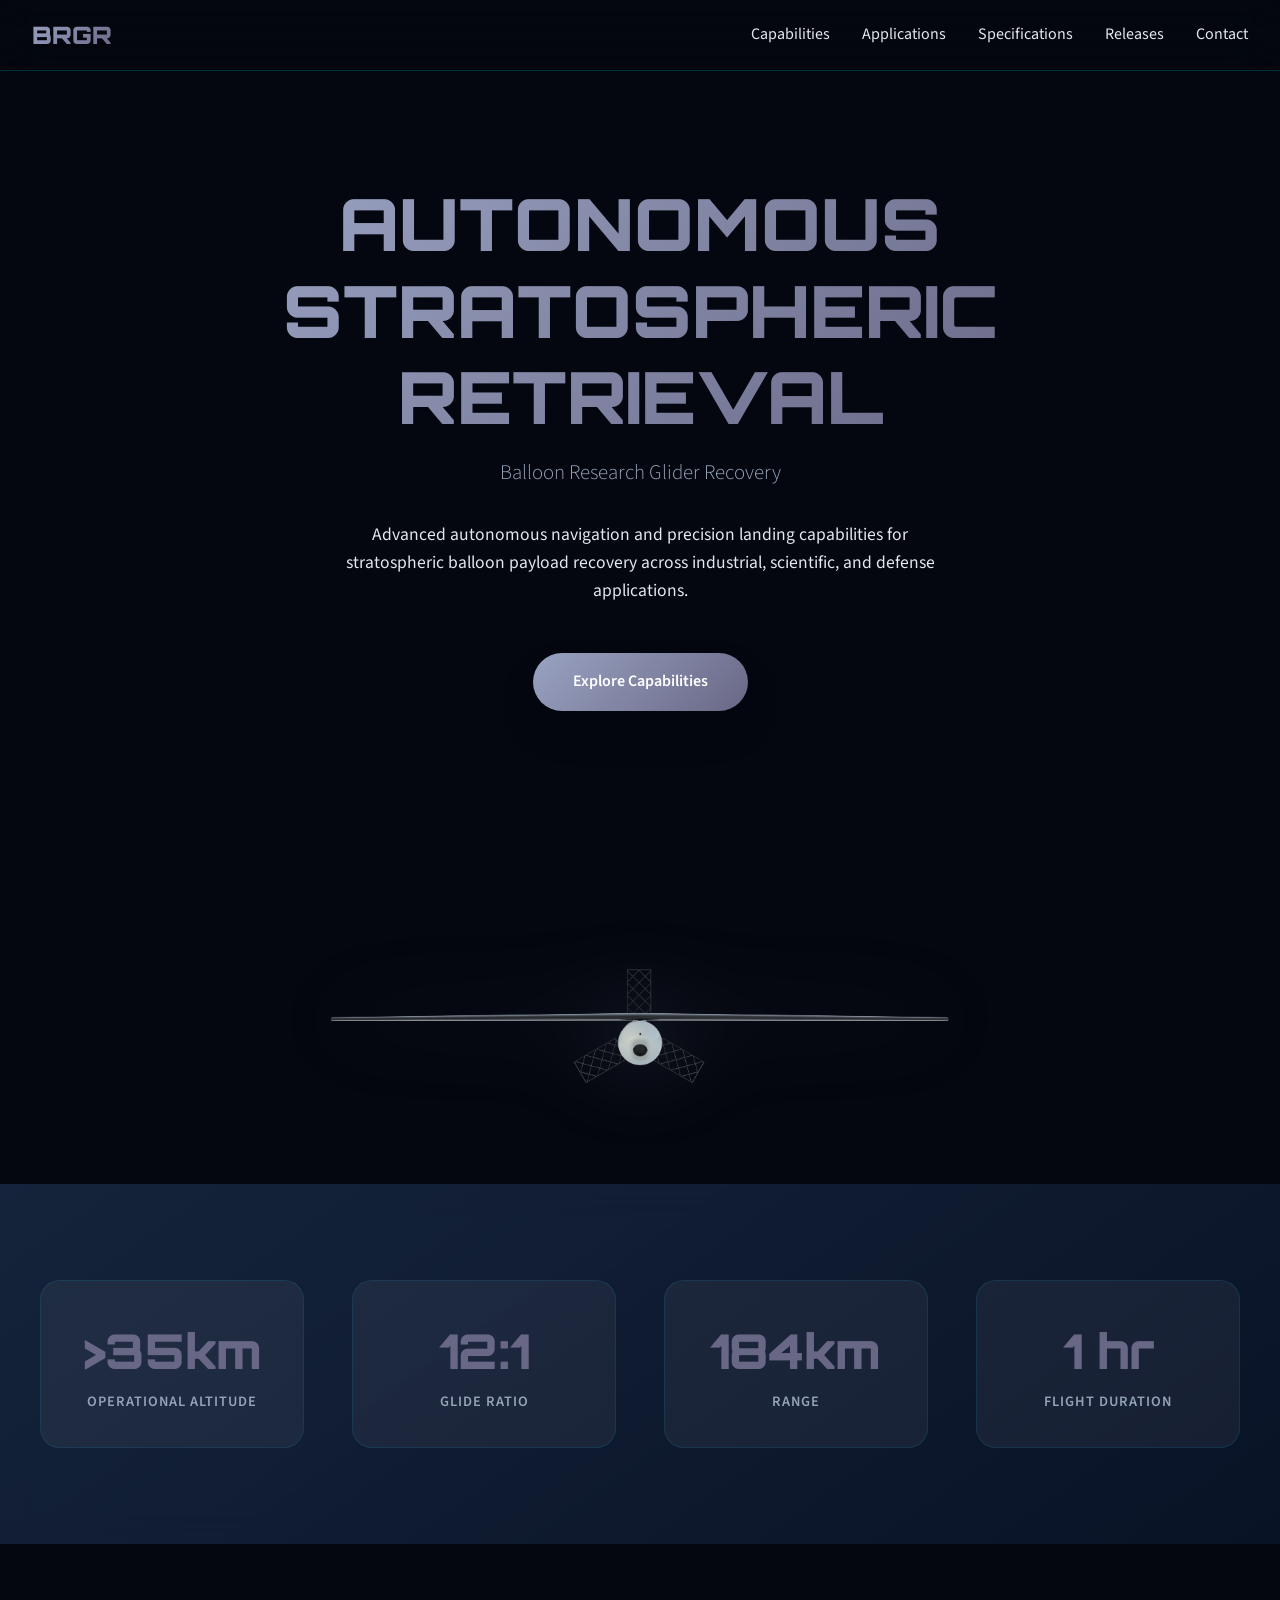
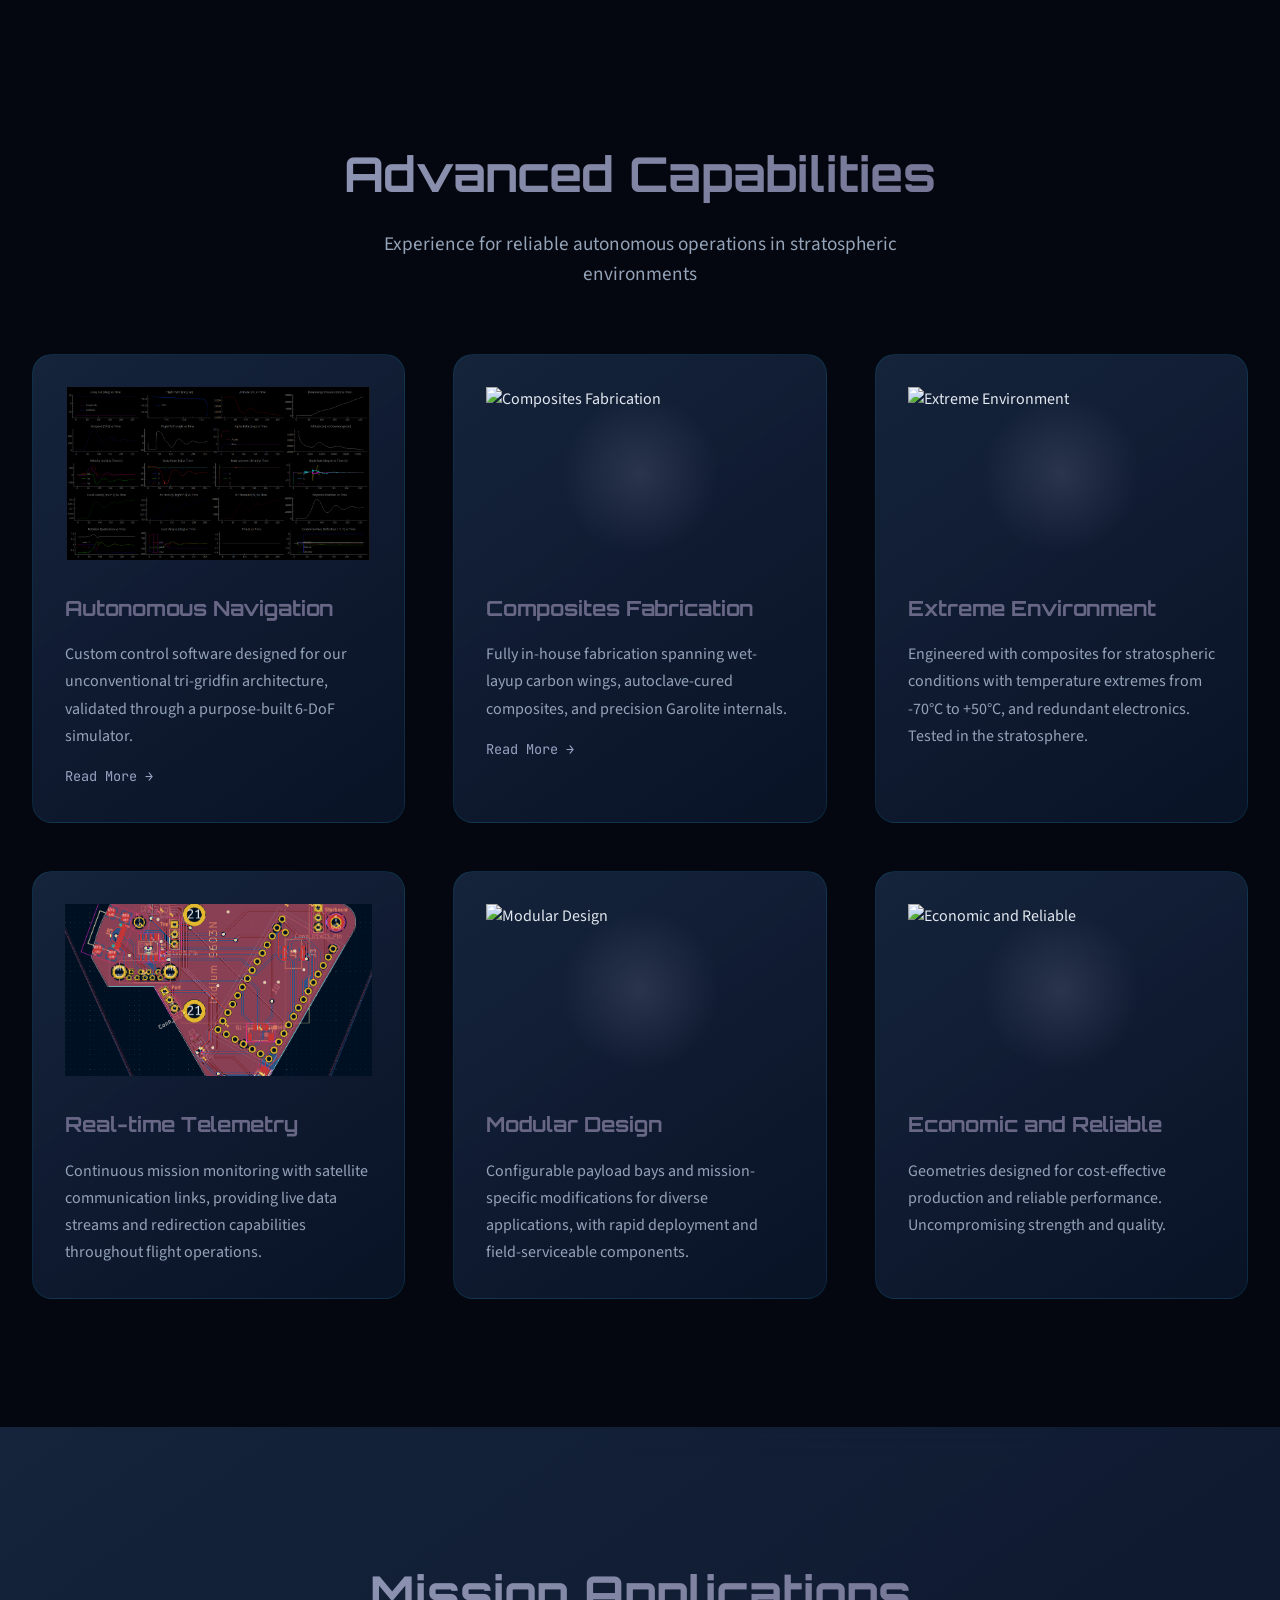
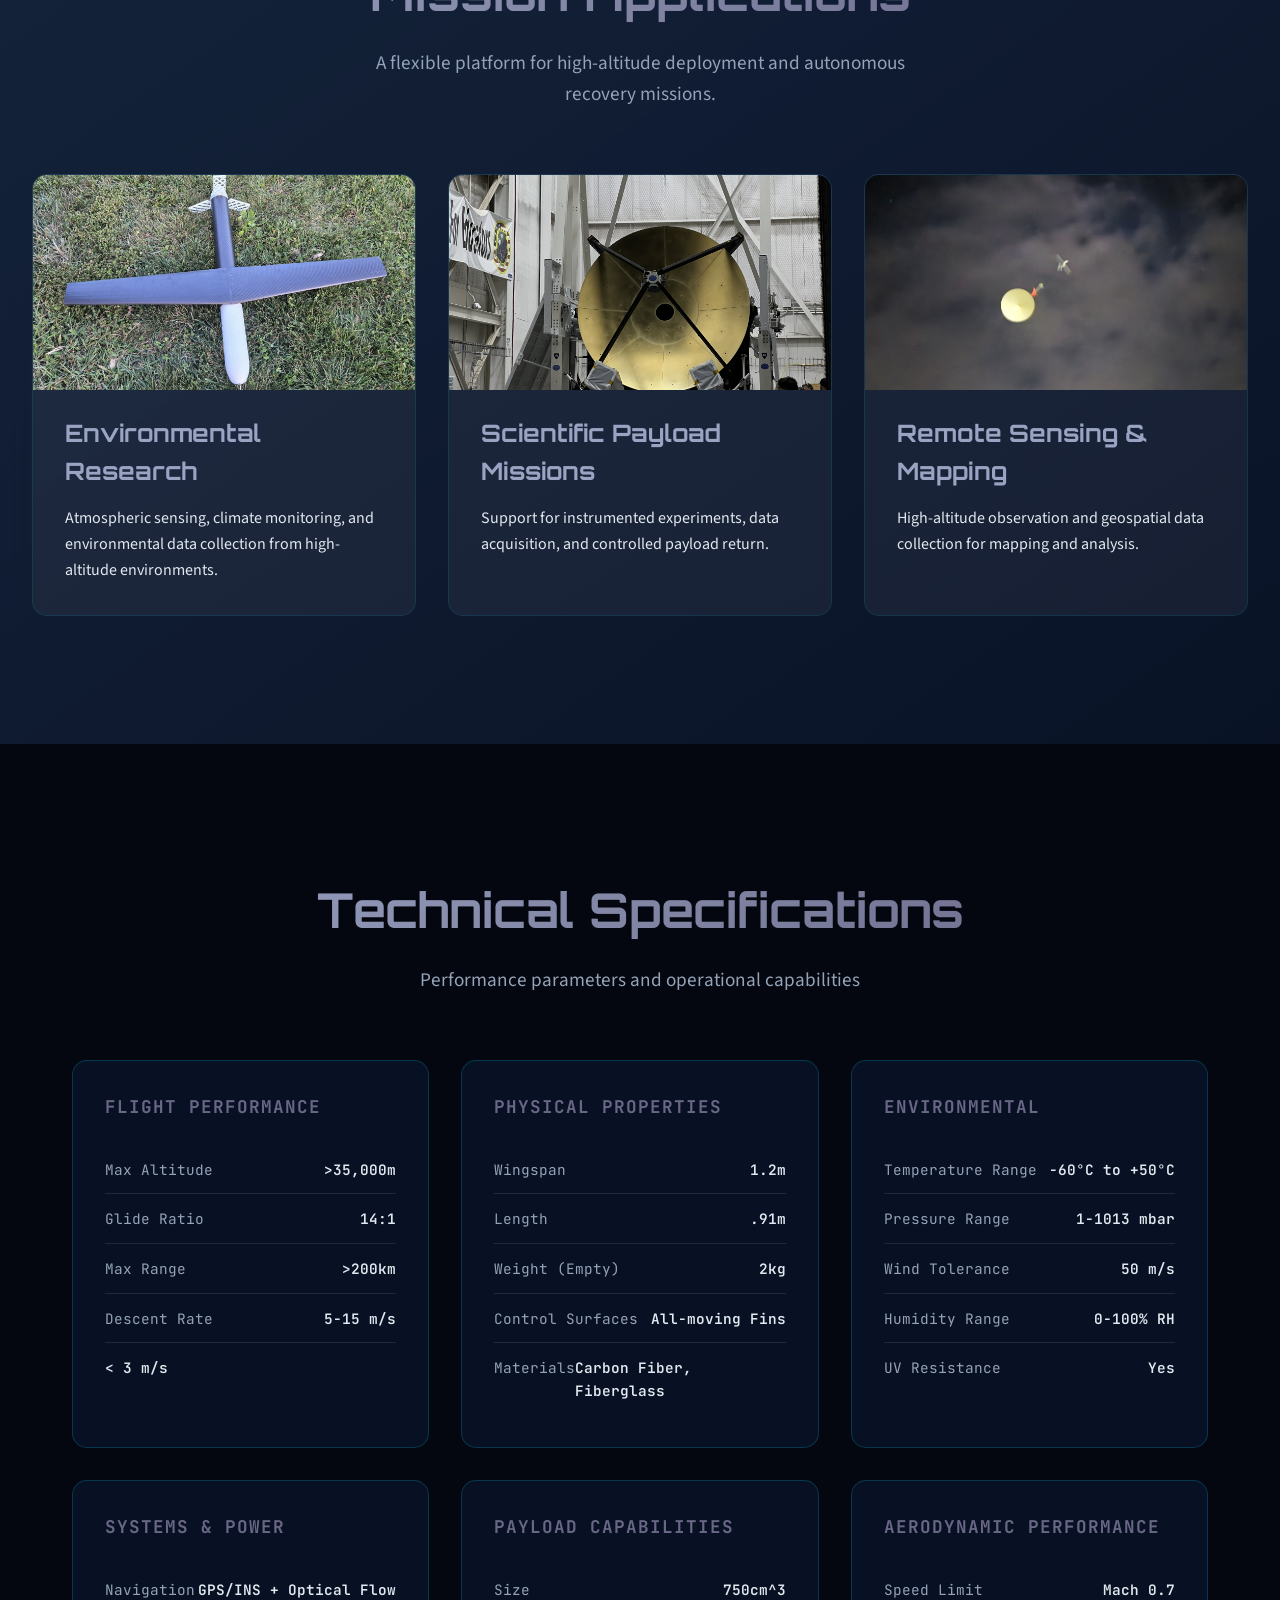
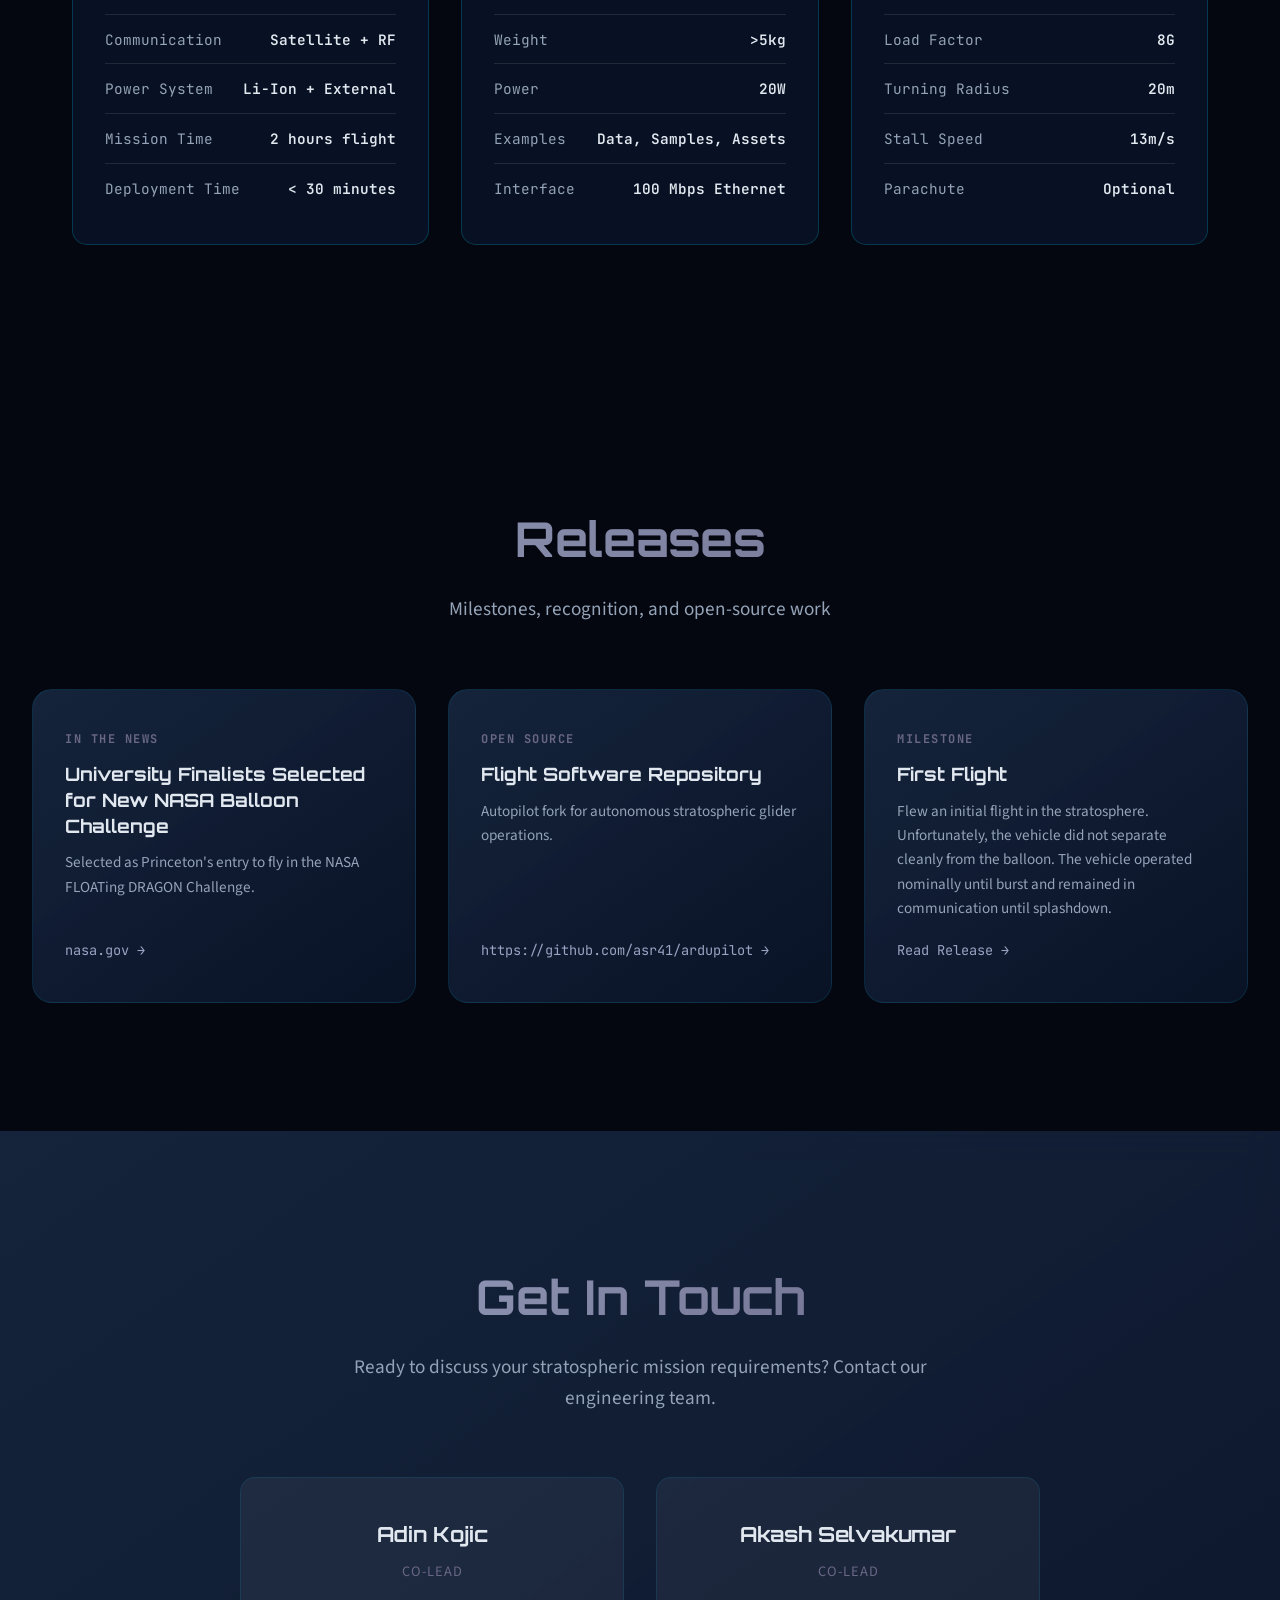
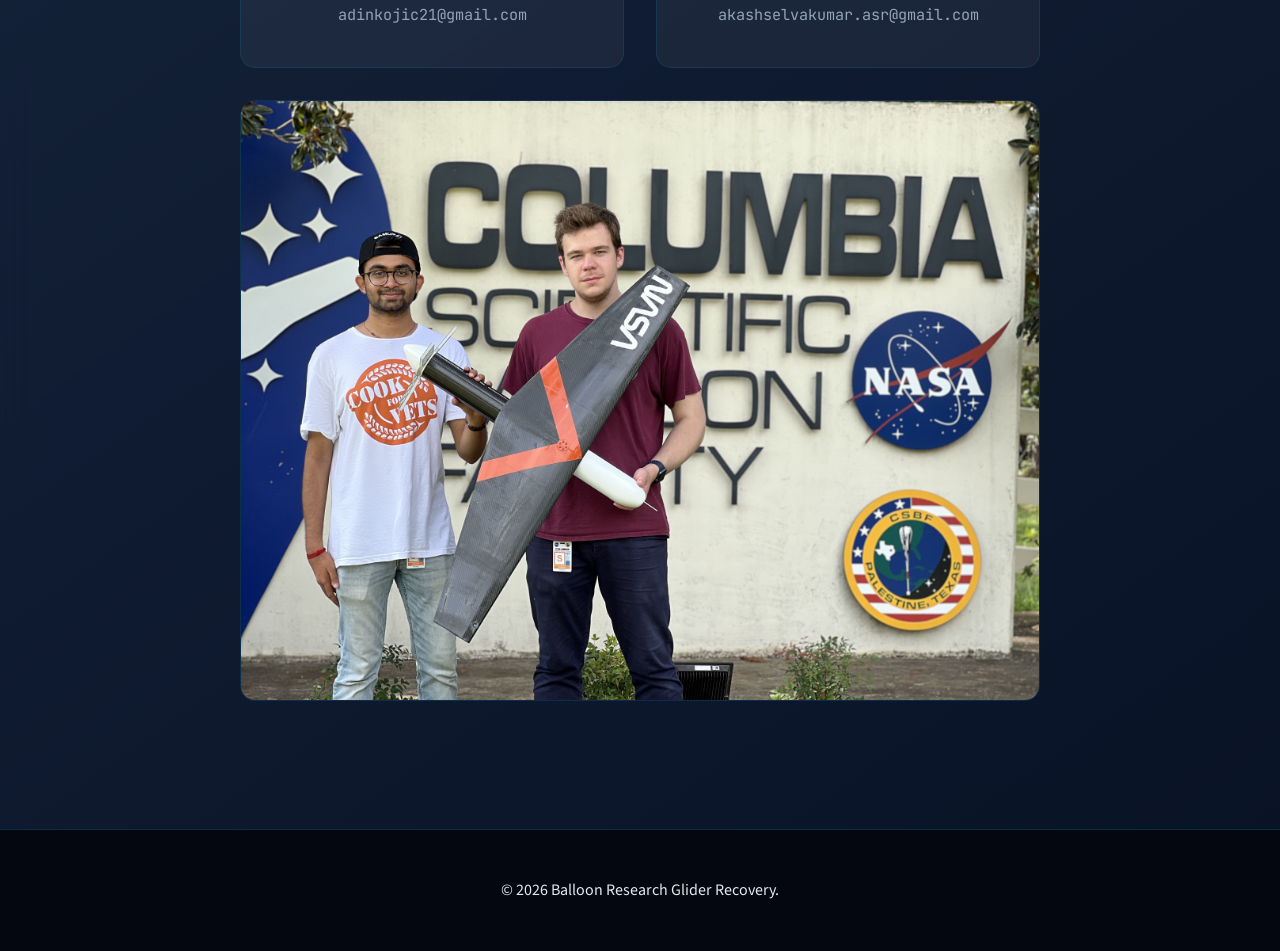
==== commit 33ce1971: "Added additional pages and polished website" ====
--- a/index.html
+++ b/index.html
@@ -41,7 +41,6 @@
             overflow-x: hidden;
         }
 
-        /* Starfield canvas background */
         #starfield {
             position: fixed;
             top: 0;
@@ -51,7 +50,6 @@
             z-index: -1;
         }
 
-        /* Hero video background */
         .hero-video-bg {
             position: absolute;
             inset: 0;
@@ -81,7 +79,6 @@
             );
         }
 
-        /* Fallback image shown when no video */
         .hero-video-bg .hero-img-fallback {
             position: absolute;
             inset: 0;
@@ -91,7 +88,6 @@
             opacity: 0.35;
         }
 
-        /* Navigation */
         nav {
             position: fixed;
             top: 0;
@@ -123,6 +119,20 @@
             text-decoration: none;
         }
 
+        .read-more {
+            display: inline-block;
+            margin-top: 1rem;
+            font-family: var(--font-mono);
+            font-size: 0.85rem;
+            color: var(--primary-blue);
+            text-decoration: none;
+            transition: all 0.2s ease;
+        }
+
+        .read-more:hover {
+            color: var(--accent-cyan);
+        }
+
         .nav-links {
             display: flex;
             gap: 2rem;
@@ -157,7 +167,6 @@
             width: 100%;
         }
 
-        /* Hero Section */
         .hero {
             height: 100vh;
             display: flex;
@@ -176,14 +185,8 @@
         }
 
         @keyframes fadeInUp {
-            from {
-                opacity: 0;
-                transform: translateY(30px);
-            }
-            to {
-                opacity: 1;
-                transform: translateY(0);
-            }
+            from { opacity: 0; transform: translateY(30px); }
+            to   { opacity: 1; transform: translateY(0); }
         }
 
         .hero h1 {
@@ -238,16 +241,13 @@
             transition: left 0.6s ease;
         }
 
-        .cta-button:hover::before {
-            left: 100%;
-        }
+        .cta-button:hover::before { left: 100%; }
 
         .cta-button:hover {
             transform: translateY(-2px);
             box-shadow: 0 25px 50px rgba(0, 102, 204, 0.4);
         }
 
-        /* Vehicle showcase */
         .vehicle-showcase {
             display: flex;
             justify-content: center;
@@ -261,7 +261,6 @@
             filter: drop-shadow(0 0 40px rgba(154, 163, 194, 0.25));
         }
 
-        /* Stats Section */
         .stats {
             padding: 6rem 2rem;
             background: var(--gradient-surface);
@@ -283,14 +282,9 @@
             background: rgba(255, 255, 255, 0.05);
             border-radius: 20px;
             border: 1px solid rgba(0, 212, 255, 0.1);
-            transition: all 0.3s ease;
-        }
-
-        .stat-item:hover {
-            transform: translateY(-5px);
-            box-shadow: var(--shadow-glow);
-            border-color: var(--accent-cyan);
-        }
+            cursor: default;
+        }
+
 
         .stat-number {
             font-family: var(--font-display);
@@ -308,7 +302,6 @@
             font-weight: 600;
         }
 
-        /* Accomplishments Section */
         .accomplishments {
             padding: 8rem 2rem;
             max-width: 1400px;
@@ -376,7 +369,6 @@
             margin-top: 0.5rem;
         }
 
-        /* Features Section */
         .features {
             padding: 8rem 2rem;
             max-width: 1400px;
@@ -410,6 +402,7 @@
             gap: 3rem;
         }
 
+        /* ── Feature card base ── */
         .feature-card {
             background: var(--gradient-surface);
             border-radius: 20px;
@@ -418,10 +411,9 @@
             transition: all 0.4s ease;
             position: relative;
             overflow: hidden;
-        }
-
-        .feature-card-body {
-            padding: 2rem;
+            text-decoration: none;
+            color: inherit;
+            display: block;
         }
 
         .feature-card::before {
@@ -436,14 +428,38 @@
             transition: transform 0.4s ease;
         }
 
-        .feature-card:hover {
+        /* Linked cards: full hover affordance + pointer cursor */
+        .feature-card--linked {
+            cursor: pointer;
+        }
+
+        .feature-card--linked:hover {
             transform: translateY(-10px);
             box-shadow: var(--shadow-glow);
             border-color: var(--accent-cyan);
         }
 
-        .feature-card:hover::before {
+        .feature-card--linked:hover::before {
             transform: scaleX(1);
+        }
+
+        /* Static cards: no hover feedback, default cursor */
+        .feature-card--static {
+            cursor: default;
+        }
+
+        .feature-card--static:hover {
+            transform: none;
+            box-shadow: none;
+            border-color: rgba(0, 212, 255, 0.1);
+        }
+
+        .feature-card--static:hover::before {
+            transform: scaleX(0);
+        }
+
+        .feature-card-body {
+            padding: 2rem;
         }
 
         .feature-icon {
@@ -485,7 +501,6 @@
             line-height: 1.7;
         }
 
-        /* Applications Section */
         .applications {
             padding: 8rem 2rem;
             background: var(--gradient-surface);
@@ -508,8 +523,8 @@
             border-radius: 15px;
             padding: 0;
             border: 1px solid rgba(0, 212, 255, 0.1);
-            transition: all 0.3s ease;
             overflow: hidden;
+            cursor: default;
         }
 
         .application-img {
@@ -529,11 +544,7 @@
             padding: 1.5rem 2rem 2rem;
         }
 
-        .application-card:hover {
-            transform: translateY(-5px);
-            border-color: var(--accent-cyan);
-            box-shadow: var(--shadow-glow);
-        }
+
 
         .application-title {
             font-family: var(--font-display);
@@ -562,7 +573,6 @@
             font-weight: bold;
         }
 
-        /* Technical Specs */
         .tech-specs {
             padding: 8rem 2rem;
             max-width: 1200px;
@@ -609,16 +619,9 @@
             border-bottom: none;
         }
 
-        .spec-label {
-            color: var(--text-muted);
-        }
-
-        .spec-value {
-            color: var(--text-light);
-            font-weight: 600;
-        }
-
-        /* Contact Section */
+        .spec-label { color: var(--text-muted); }
+        .spec-value { color: var(--text-light); font-weight: 600; }
+
         .contact {
             padding: 8rem 2rem;
             background: var(--gradient-surface);
@@ -631,41 +634,16 @@
             margin: 0 auto;
         }
 
-        .contact-form {
-            display: grid;
-            gap: 2rem;
-            margin-top: 3rem;
-        }
-
-        .form-group {
-            display: grid;
-            grid-template-columns: 1fr 1fr;
-            gap: 2rem;
-        }
-
-        .form-input {
-            background: rgba(255, 255, 255, 0.05);
-            border: 1px solid rgba(0, 212, 255, 0.2);
-            border-radius: 10px;
-            padding: 1rem;
-            color: var(--text-light);
-            font-family: var(--font-body);
-            transition: all 0.3s ease;
-        }
-
-        .form-input:focus {
-            outline: none;
-            border-color: var(--accent-cyan);
-            box-shadow: 0 0 15px rgba(0, 212, 255, 0.3);
-        }
-
-        .form-input.full-width {
-            grid-column: 1 / -1;
-        }
-
-        textarea.form-input {
-            height: 150px;
-            resize: vertical;
+        .team-photo-block {
+            margin-top: 2rem;
+            width: 100%;
+        }
+
+        .team-photo-block img {
+            width: 100%;
+            border-radius: 15px;
+            border: 1px solid rgba(0, 212, 255, 0.12);
+            display: block;
         }
 
         .contact-columns {
@@ -708,17 +686,12 @@
             transition: color 0.2s ease;
         }
 
-        .contact-detail:hover {
-            color: var(--text-light);
-        }
+        .contact-detail:hover { color: var(--text-light); }
 
         @media (max-width: 600px) {
-            .contact-columns {
-                grid-template-columns: 1fr;
-            }
-        }
-
-        /* Footer */
+            .contact-columns { grid-template-columns: 1fr; }
+        }
+
         footer {
             padding: 3rem 2rem;
             background: var(--dark-navy);
@@ -745,30 +718,14 @@
             transition: color 0.3s ease;
         }
 
-        .footer-links a:hover {
-            color: var(--accent-cyan);
-        }
-
-        /* Responsive Design */
+        .footer-links a:hover { color: var(--accent-cyan); }
+
         @media (max-width: 768px) {
-            .nav-links {
-                display: none;
-            }
-            
-            .form-group {
-                grid-template-columns: 1fr;
-            }
-            
-            .hero h1 {
-                font-size: 2.5rem;
-            }
-            
-            .section-title {
-                font-size: 2.5rem;
-            }
-        }
-
-        /* Scroll animations */
+            .nav-links { display: none; }
+            .hero h1 { font-size: 2.5rem; }
+            .section-title { font-size: 2.5rem; }
+        }
+
         .fade-in {
             opacity: 0;
             transform: translateY(30px);
@@ -780,23 +737,10 @@
             transform: translateY(0);
         }
 
-        /* Custom scrollbar */
-        ::-webkit-scrollbar {
-            width: 8px;
-        }
-
-        ::-webkit-scrollbar-track {
-            background: var(--dark-navy);
-        }
-
-        ::-webkit-scrollbar-thumb {
-            background: var(--gradient-primary);
-            border-radius: 4px;
-        }
-
-        ::-webkit-scrollbar-thumb:hover {
-            background: var(--accent-cyan);
-        }
+        ::-webkit-scrollbar { width: 8px; }
+        ::-webkit-scrollbar-track { background: var(--dark-navy); }
+        ::-webkit-scrollbar-thumb { background: var(--gradient-primary); border-radius: 4px; }
+        ::-webkit-scrollbar-thumb:hover { background: var(--accent-cyan); }
     </style>
 </head>
 <body>
@@ -815,11 +759,10 @@
         </div>
     </nav>
 
-    <section id ="top" class="hero">
-        <!-- Drop your own video file in as hero.mp4 next to index.html -->
+    <section id="top" class="hero">
         <div class="hero-video-bg">
             <video autoplay muted playsinline poster="" id="hero-video">
-                <source src="hero.mp4" type="video/mp4">
+                <source src="videos/hero.mp4" type="video/mp4">
             </video>
         </div>
         <div class="hero-content">
@@ -832,7 +775,6 @@
         </div>
     </section>
 
-    <!-- Vehicle showcase — drop headon.png (transparent background) next to index.html -->
     <section class="vehicle-showcase">
         <img src="headon.PNG" alt="BRGR Glide Vehicle" class="vehicle-image">
     </section>
@@ -863,23 +805,29 @@
         <p class="section-subtitle">Experience for reliable autonomous operations in stratospheric environments</p>
         
         <div class="features-grid">
-            <div class="feature-card fade-in">
+
+            <!-- LINKED: Autonomous Navigation -->
+            <a href="autonomous-navigation.html" class="feature-card feature-card--linked fade-in">
                 <div class="feature-icon"><img src="icons/navigation.png" alt="Autonomous Navigation"></div>
                 <div class="feature-card-body">
                     <h3 class="feature-title">Autonomous Navigation</h3>
-                    <p class="feature-description">Automatic flight control systems with GPS failsafe capabilities, using sensor fusion and redundant systems for optimal trajectory planning.</p>
+                    <p class="feature-description">Custom control software designed for our unconventional tri-gridfin architecture, validated through a purpose-built 6-DoF simulator.</p>
+                    <span class="read-more">Read More →</span>
                 </div>
-            </div>
-
-            <div class="feature-card fade-in">
+            </a>
+
+            <!-- LINKED: Composites Fabrication -->
+            <a href="composites-fabrication.html" class="feature-card feature-card--linked fade-in">
                 <div class="feature-icon"><img src="icons/composites.png" alt="Composites Fabrication"></div>
                 <div class="feature-card-body">
                     <h3 class="feature-title">Composites Fabrication</h3>
-                    <p class="feature-description">Years of carbon fiber and fiberglass experience in aircraft, rocket, and motorsport applications. Expertise in a range of processes with an emphasis on cost effectiveness.</p>
+                    <p class="feature-description">Fully in-house fabrication spanning wet-layup carbon wings, autoclave-cured composites, and precision Garolite internals.</p>
+                    <span class="read-more">Read More →</span>
                 </div>
-            </div>
-
-            <div class="feature-card fade-in">
+            </a>
+
+            <!-- STATIC: Extreme Environment -->
+            <div class="feature-card feature-card--static fade-in">
                 <div class="feature-icon"><img src="icons/environment.png" alt="Extreme Environment"></div>
                 <div class="feature-card-body">
                     <h3 class="feature-title">Extreme Environment</h3>
@@ -887,7 +835,8 @@
                 </div>
             </div>
 
-            <div class="feature-card fade-in">
+            <!-- STATIC: Real-time Telemetry -->
+            <div class="feature-card feature-card--static fade-in">
                 <div class="feature-icon"><img src="icons/telemetry.png" alt="Real-time Telemetry"></div>
                 <div class="feature-card-body">
                     <h3 class="feature-title">Real-time Telemetry</h3>
@@ -895,7 +844,8 @@
                 </div>
             </div>
 
-            <div class="feature-card fade-in">
+            <!-- STATIC: Modular Design -->
+            <div class="feature-card feature-card--static fade-in">
                 <div class="feature-icon"><img src="icons/modular.png" alt="Modular Design"></div>
                 <div class="feature-card-body">
                     <h3 class="feature-title">Modular Design</h3>
@@ -903,58 +853,51 @@
                 </div>
             </div>
 
-            <div class="feature-card fade-in">
+            <!-- STATIC: Economic and Reliable -->
+            <div class="feature-card feature-card--static fade-in">
                 <div class="feature-icon"><img src="icons/reliable.png" alt="Economic and Reliable"></div>
                 <div class="feature-card-body">
                     <h3 class="feature-title">Economic and Reliable</h3>
-                    <p class="feature-description">Geometries designed for cost-effective production and reliable performance. Uncompromsing strength and quality.</p>
+                    <p class="feature-description">Geometries designed for cost-effective production and reliable performance. Uncompromising strength and quality.</p>
                 </div>
             </div>
+
         </div>
     </section>
 
     <section id="applications" class="applications">
-  <div class="applications-container">
-    
-    <h2 class="section-title">Mission Applications</h2>
-    <p class="section-subtitle">
-      A flexible platform for high-altitude deployment and autonomous recovery missions.
-    </p>
-
-    <div class="applications-grid">
-
-      <div class="application-card fade-in">
-        <div class="application-img"><img src="icons/on_grass.jpg" alt="Environmental Research"></div>
-        <div class="application-card-body">
-          <h3 class="application-title">Environmental Research</h3>
-          <p>Atmospheric sensing, climate monitoring, and environmental data collection from high-altitude environments.</p>
+        <div class="applications-container">
+            <h2 class="section-title">Mission Applications</h2>
+            <p class="section-subtitle">A flexible platform for high-altitude deployment and autonomous recovery missions.</p>
+            <div class="applications-grid">
+                <div class="application-card fade-in">
+                    <div class="application-img"><img src="icons/on_grass.jpg" alt="Environmental Research"></div>
+                    <div class="application-card-body">
+                        <h3 class="application-title">Environmental Research</h3>
+                        <p>Atmospheric sensing, climate monitoring, and environmental data collection from high-altitude environments.</p>
+                    </div>
+                </div>
+                <div class="application-card fade-in">
+                    <div class="application-img"><img src="icons/scientific.png" alt="Scientific Payload Missions"></div>
+                    <div class="application-card-body">
+                        <h3 class="application-title">Scientific Payload Missions</h3>
+                        <p>Support for instrumented experiments, data acquisition, and controlled payload return.</p>
+                    </div>
+                </div>
+                <div class="application-card fade-in">
+                    <div class="application-img"><img src="icons/remote-sensing.jpg" alt="Remote Sensing & Mapping"></div>
+                    <div class="application-card-body">
+                        <h3 class="application-title">Remote Sensing &amp; Mapping</h3>
+                        <p>High-altitude observation and geospatial data collection for mapping and analysis.</p>
+                    </div>
+                </div>
+            </div>
         </div>
-      </div>
-
-      <div class="application-card fade-in">
-        <div class="application-img"><img src="icons/scientific.png" alt="Scientific Payload Missions"></div>
-        <div class="application-card-body">
-          <h3 class="application-title">Scientific Payload Missions</h3>
-          <p>Support for instrumented experiments, data acquisition, and controlled payload return.</p>
-        </div>
-      </div>
-
-      <div class="application-card fade-in">
-        <div class="application-img"><img src="icons/remote-sensing.jpg" alt="Remote Sensing & Mapping"></div>
-        <div class="application-card-body">
-          <h3 class="application-title">Remote Sensing & Mapping</h3>
-          <p>High-altitude observation and geospatial data collection for mapping and analysis.</p>
-        </div>
-      </div>
-
-    </div>
-  </div>
-</section>
+    </section>
 
     <section id="specs" class="tech-specs">
         <h2 class="section-title">Technical Specifications</h2>
         <p class="section-subtitle">Performance parameters and operational capabilities</p>
-        
         <div class="specs-grid">
             <div class="spec-category fade-in">
                 <h3 class="spec-title">Flight Performance</h3>
@@ -963,10 +906,9 @@
                     <li><span class="spec-label">Glide Ratio</span><span class="spec-value">14:1</span></li>
                     <li><span class="spec-label">Max Range</span><span class="spec-value">>200km</span></li>
                     <li><span class="spec-label">Descent Rate</span><span class="spec-value">5-15 m/s</span></li>
-                    <li><span class="spec-label">Landing Speed</span><span class="spec-value"><3 m/s</span></li>
+                    <li><span class="spec-value">&lt; 3 m/s</span></li>
                 </ul>
             </div>
-            
             <div class="spec-category fade-in">
                 <h3 class="spec-title">Physical Properties</h3>
                 <ul class="spec-list">
@@ -977,7 +919,6 @@
                     <li><span class="spec-label">Materials</span><span class="spec-value">Carbon Fiber, Fiberglass</span></li>
                 </ul>
             </div>
-            
             <div class="spec-category fade-in">
                 <h3 class="spec-title">Environmental</h3>
                 <ul class="spec-list">
@@ -988,7 +929,6 @@
                     <li><span class="spec-label">UV Resistance</span><span class="spec-value">Yes</span></li>
                 </ul>
             </div>
-            
             <div class="spec-category fade-in">
                 <h3 class="spec-title">Systems & Power</h3>
                 <ul class="spec-list">
@@ -999,7 +939,6 @@
                     <li><span class="spec-label">Deployment Time</span><span class="spec-value">< 30 minutes</span></li>
                 </ul>
             </div>
-
             <div class="spec-category fade-in">
                 <h3 class="spec-title">Payload Capabilities</h3>
                 <ul class="spec-list">
@@ -1010,7 +949,6 @@
                     <li><span class="spec-label">Interface</span><span class="spec-value">100 Mbps Ethernet</span></li>
                 </ul>
             </div>
-
             <div class="spec-category fade-in">
                 <h3 class="spec-title">Aerodynamic Performance</h3>
                 <ul class="spec-list">
@@ -1024,33 +962,31 @@
         </div>
     </section>
 
-    
     <section id="releases" class="accomplishments">
         <div class="accomplishments-container">
             <h2 class="section-title">Releases</h2>
             <p class="section-subtitle">Milestones, recognition, and open-source work</p>
             <div class="accomplishments-grid">
-
                 <a href="https://www.nasa.gov/centers-and-facilities/wallops/university-finalists-selected-for-new-nasa-balloon-challenge/" target="_blank" rel="noopener" class="accomplishment-card fade-in">
                     <div class="accomplishment-tag">In the News</div>
                     <h3 class="accomplishment-title">University Finalists Selected for New NASA Balloon Challenge</h3>
                     <p class="accomplishment-body">Selected as Princeton's entry to fly in the NASA FLOATing DRAGON Challenge.</p>
                     <span class="accomplishment-link">nasa.gov →</span>
                 </a>
-
                 <a href="https://github.com/asr41/ardupilot" target="_blank" rel="noopener" class="accomplishment-card fade-in">
                     <div class="accomplishment-tag">Open Source</div>
                     <h3 class="accomplishment-title">Flight Software Repository</h3>
                     <p class="accomplishment-body">Autopilot fork for autonomous stratospheric glider operations.</p>
                     <span class="accomplishment-link">https://github.com/asr41/ardupilot →</span>
                 </a>
-
-                <div class="accomplishment-card fade-in">
+                <a href="first-flight.html" class="accomplishment-card fade-in">
                     <div class="accomplishment-tag">Milestone</div>
                     <h3 class="accomplishment-title">First Flight</h3>
-                    <p class="accomplishment-body">Flew an initial flight in the stratosphere. Unfortunately, the vehicle did not seperate cleanly from the balloon. The vehicle operated nominally until burst and remained in communication until splashdown.</p>
-                </div>
-
+                    <p class="accomplishment-body">
+                        Flew an initial flight in the stratosphere. Unfortunately, the vehicle did not separate cleanly from the balloon. The vehicle operated nominally until burst and remained in communication until splashdown.
+                    </p>
+                    <span class="accomplishment-link">Read Release →</span>
+                </a>
             </div>
         </div>
     </section>
@@ -1071,22 +1007,19 @@
                     <a href="mailto:akashselvakumar.asr@gmail.com" class="contact-detail">akashselvakumar.asr@gmail.com</a>
                 </div>
             </div>
+            <div class="team-photo-block">
+                <img src="images/team.jpg" alt="The BRGR Team">
+            </div>
         </div>
     </section>
 
     <footer>
         <div class="footer-content">
-            <!--div class="footer-links">
-                <a href="#privacy">Privacy Policy</a>
-                <a href="#terms">Terms of Service</a>
-                <a href="#support">Technical Support</a>
-                <a href="#downloads">Documentation</a>
-            </div-->
             <p>&copy; 2026 Balloon Research Glider Recovery.</p>
         </div>
     </footer>
 
-    <script>
+    <script data-cfasync="false" src="/cdn-cgi/scripts/5c5dd728/cloudflare-static/email-decode.min.js"></script><script>
         // Starfield canvas animation
         (function() {
             const canvas = document.getElementById('starfield');
@@ -1135,14 +1068,13 @@
             draw();
         })();
 
-        // Hero video: play normally, ease to a stop over the last 100ms, hold on last frame
+        // Hero video: ease to a stop over the last second, then replay after pause
         const heroVideo = document.getElementById('hero-video');
         if (heroVideo) {
             function rafLoop() {
                 if (!heroVideo.paused && !heroVideo.ended && heroVideo.duration) {
                     const remaining = heroVideo.duration - heroVideo.currentTime;
                     if (remaining <= 0.77) {
-                        // Linear ease from 1x at 1s-to-go down to 0x at the end
                         heroVideo.playbackRate = Math.max((remaining)**2 + 0.4, 0.4);
                     }
                 }
@@ -1158,76 +1090,29 @@
             });
         }
 
-        // Smooth scrolling for navigation links
+        // Smooth scrolling
         document.querySelectorAll('a[href^="#"]').forEach(anchor => {
-            anchor.addEventListener('click', function (e) {
+            anchor.addEventListener('click', function(e) {
                 e.preventDefault();
                 const target = document.querySelector(this.getAttribute('href'));
-                if (target) {
-                    target.scrollIntoView({
-                        behavior: 'smooth',
-                        block: 'start'
-                    });
-                }
+                if (target) target.scrollIntoView({ behavior: 'smooth', block: 'start' });
             });
         });
 
-        // Intersection Observer for fade-in animations
-        const observerOptions = {
-            threshold: 0.1,
-            rootMargin: '0px 0px -50px 0px'
-        };
-
+        // Fade-in on scroll
         const observer = new IntersectionObserver((entries) => {
             entries.forEach(entry => {
-                if (entry.isIntersecting) {
-                    entry.target.classList.add('visible');
-                }
+                if (entry.isIntersecting) entry.target.classList.add('visible');
             });
-        }, observerOptions);
-
-        document.querySelectorAll('.fade-in').forEach(el => {
-            observer.observe(el);
-        });
-
-        // Parallax effect for background
-        window.addEventListener('scroll', () => {
-            const scrolled = window.pageYOffset;
-            const bg = document.querySelector('.bg-animation::before');
-            const rate = scrolled * -0.5;
-        });
-
-        // Form submission
-        document.querySelector('.contact-form').addEventListener('submit', function(e) {
-            e.preventDefault();
-            
-            // Simulate form submission
-            const button = this.querySelector('.cta-button');
-            const originalText = button.textContent;
-            button.textContent = 'Sending...';
-            button.style.opacity = '0.7';
-            
-            setTimeout(() => {
-                button.textContent = 'Error';
-                button.style.background = 'var(--warning-amber)';
-                
-                setTimeout(() => {
-                    button.textContent = originalText;
-                    button.style.background = 'var(--gradient-primary)';
-                    button.style.opacity = '1';
-                    this.reset();
-                }, 2000);
-            }, 1500);
-        });
-
-        // Dynamic stats counter animation
+        }, { threshold: 0.1, rootMargin: '0px 0px -50px 0px' });
+
+        document.querySelectorAll('.fade-in').forEach(el => observer.observe(el));
+
+        // Stats counter animation
         function animateCounters() {
-            const counters = document.querySelectorAll('.stat-number');
-            counters.forEach(counter => {
+            document.querySelectorAll('.stat-number').forEach(counter => {
                 const target = counter.textContent;
-                const isNumber = /^\d+/.test(target);
-                
-                if (isNumber) {
+                if (/^\d+/.test(target)) {
                     const num = parseInt(target);
                     let current = 0;
                     const increment = num / 50;
@@ -1244,8 +1129,6 @@
             });
         }
 
-        // Trigger counter animation when stats section is visible
-        const statsSection = document.querySelector('.stats');
         const statsObserver = new IntersectionObserver((entries) => {
             entries.forEach(entry => {
                 if (entry.isIntersecting) {
@@ -1255,15 +1138,14 @@
             });
         }, { threshold: 0.5 });
 
-        statsObserver.observe(statsSection);
-
-        // Navigation background opacity on scroll
+        statsObserver.observe(document.querySelector('.stats'));
+
+        // Nav background opacity on scroll
         window.addEventListener('scroll', () => {
-            const nav = document.querySelector('nav');
             const scrolled = window.pageYOffset;
-            const opacity = Math.min(scrolled / 100, 0.95);
-            nav.style.background = `rgba(10, 20, 40, ${opacity})`;
+            document.querySelector('nav').style.background =
+                `rgba(10, 20, 40, ${Math.min(scrolled / 100, 0.95)})`;
         });
     </script>
 </body>
-</html>
+</html>
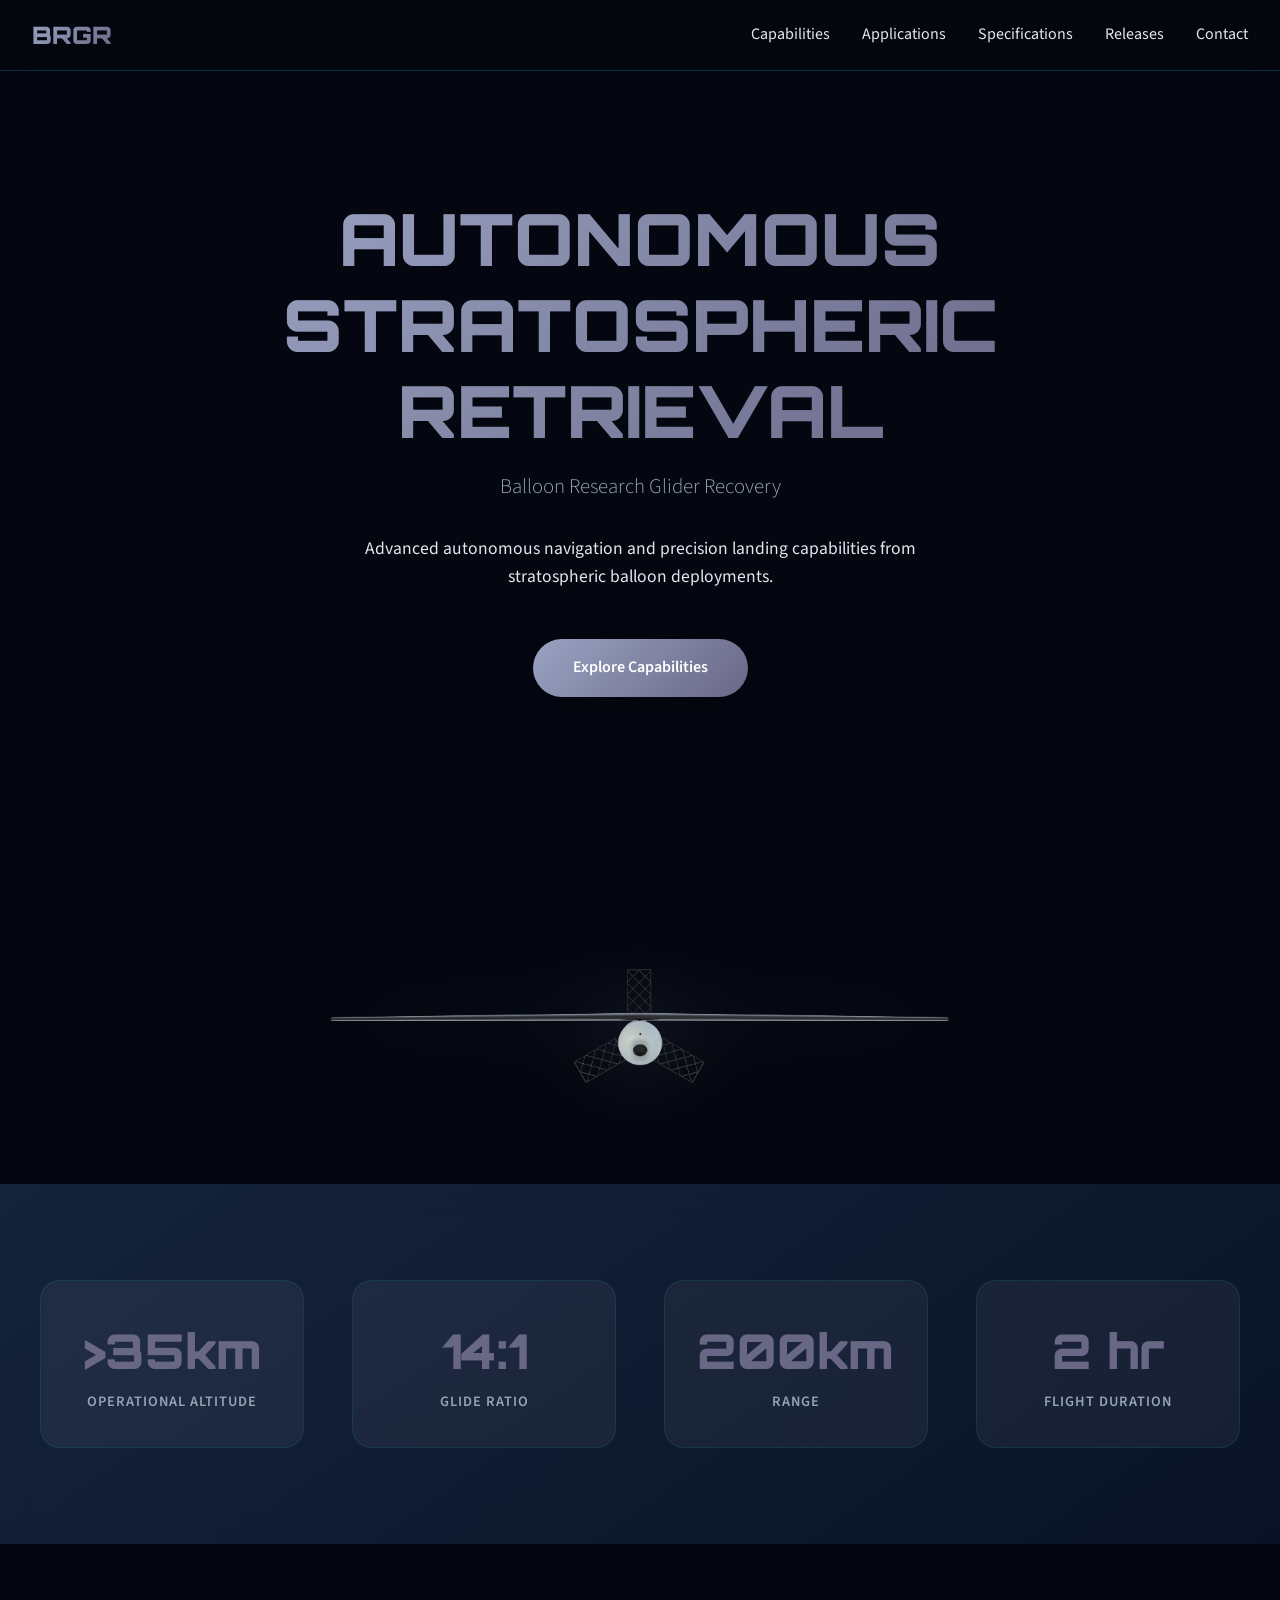
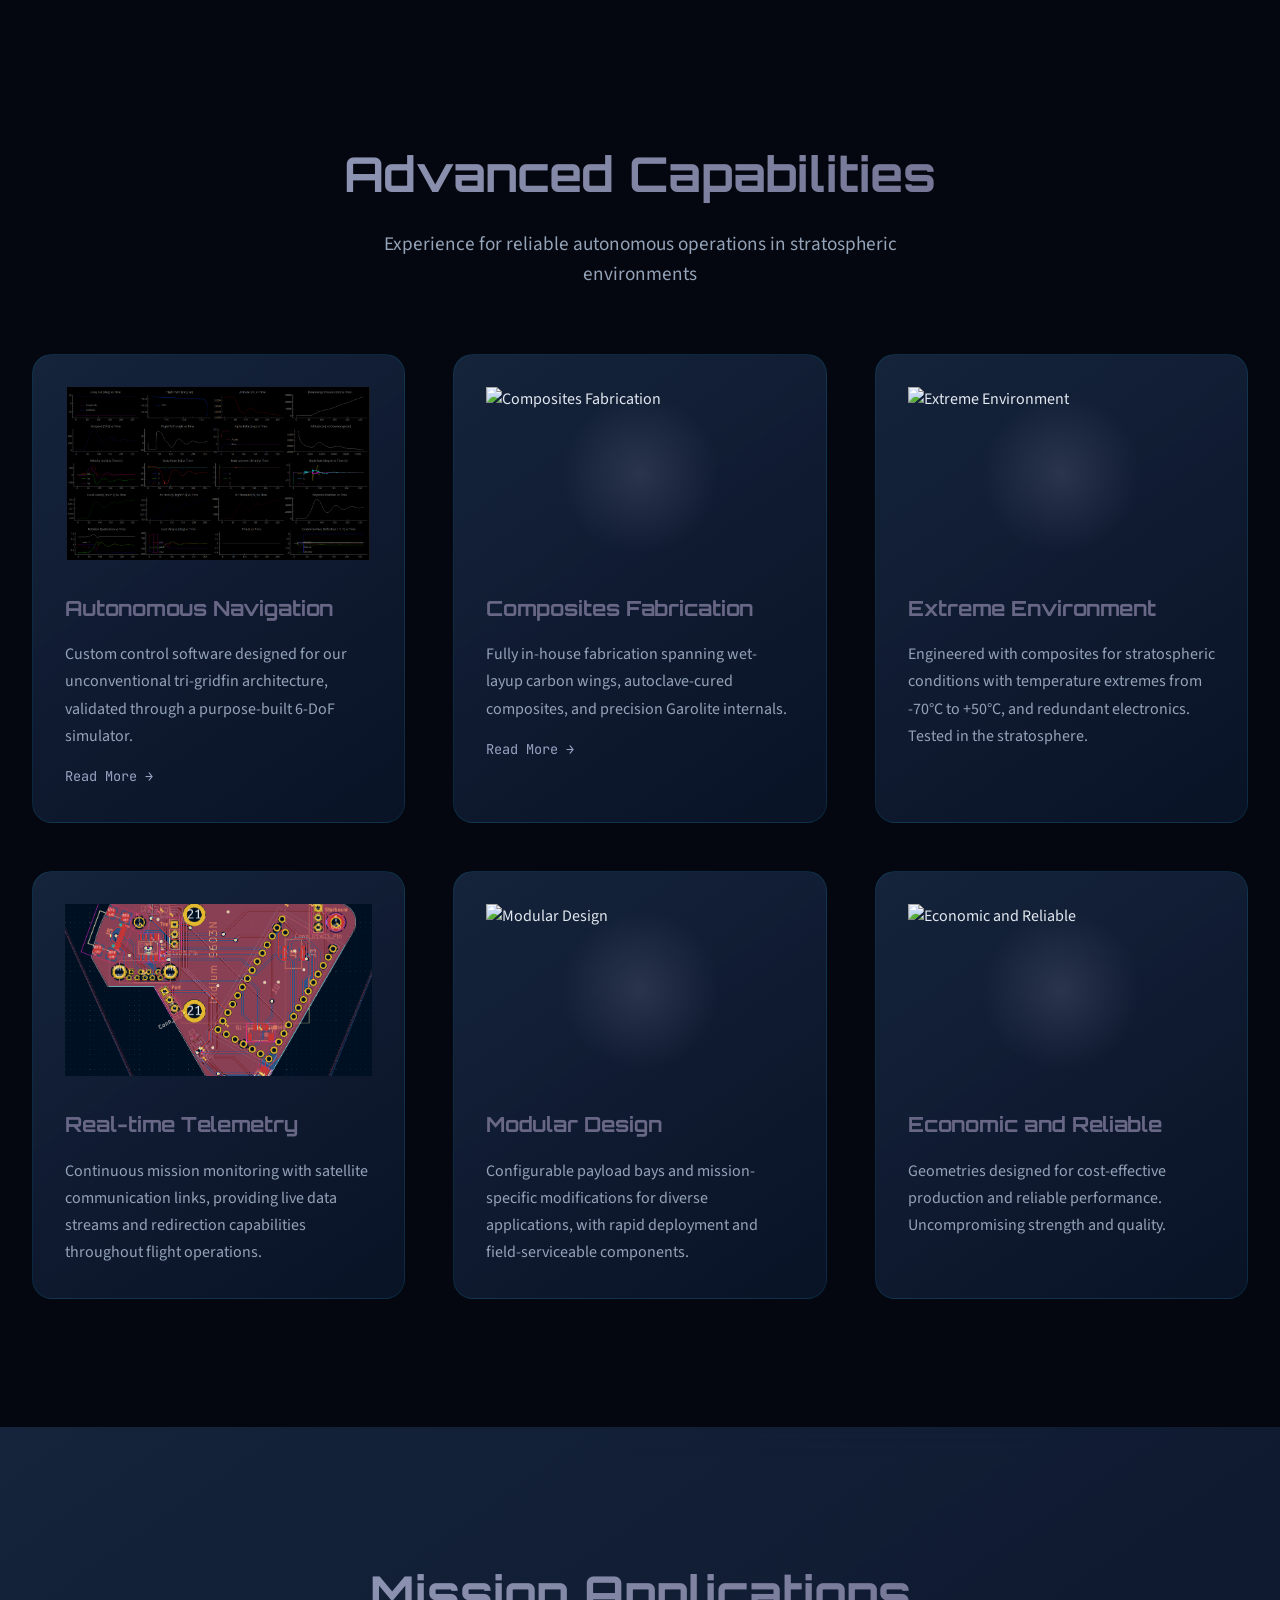
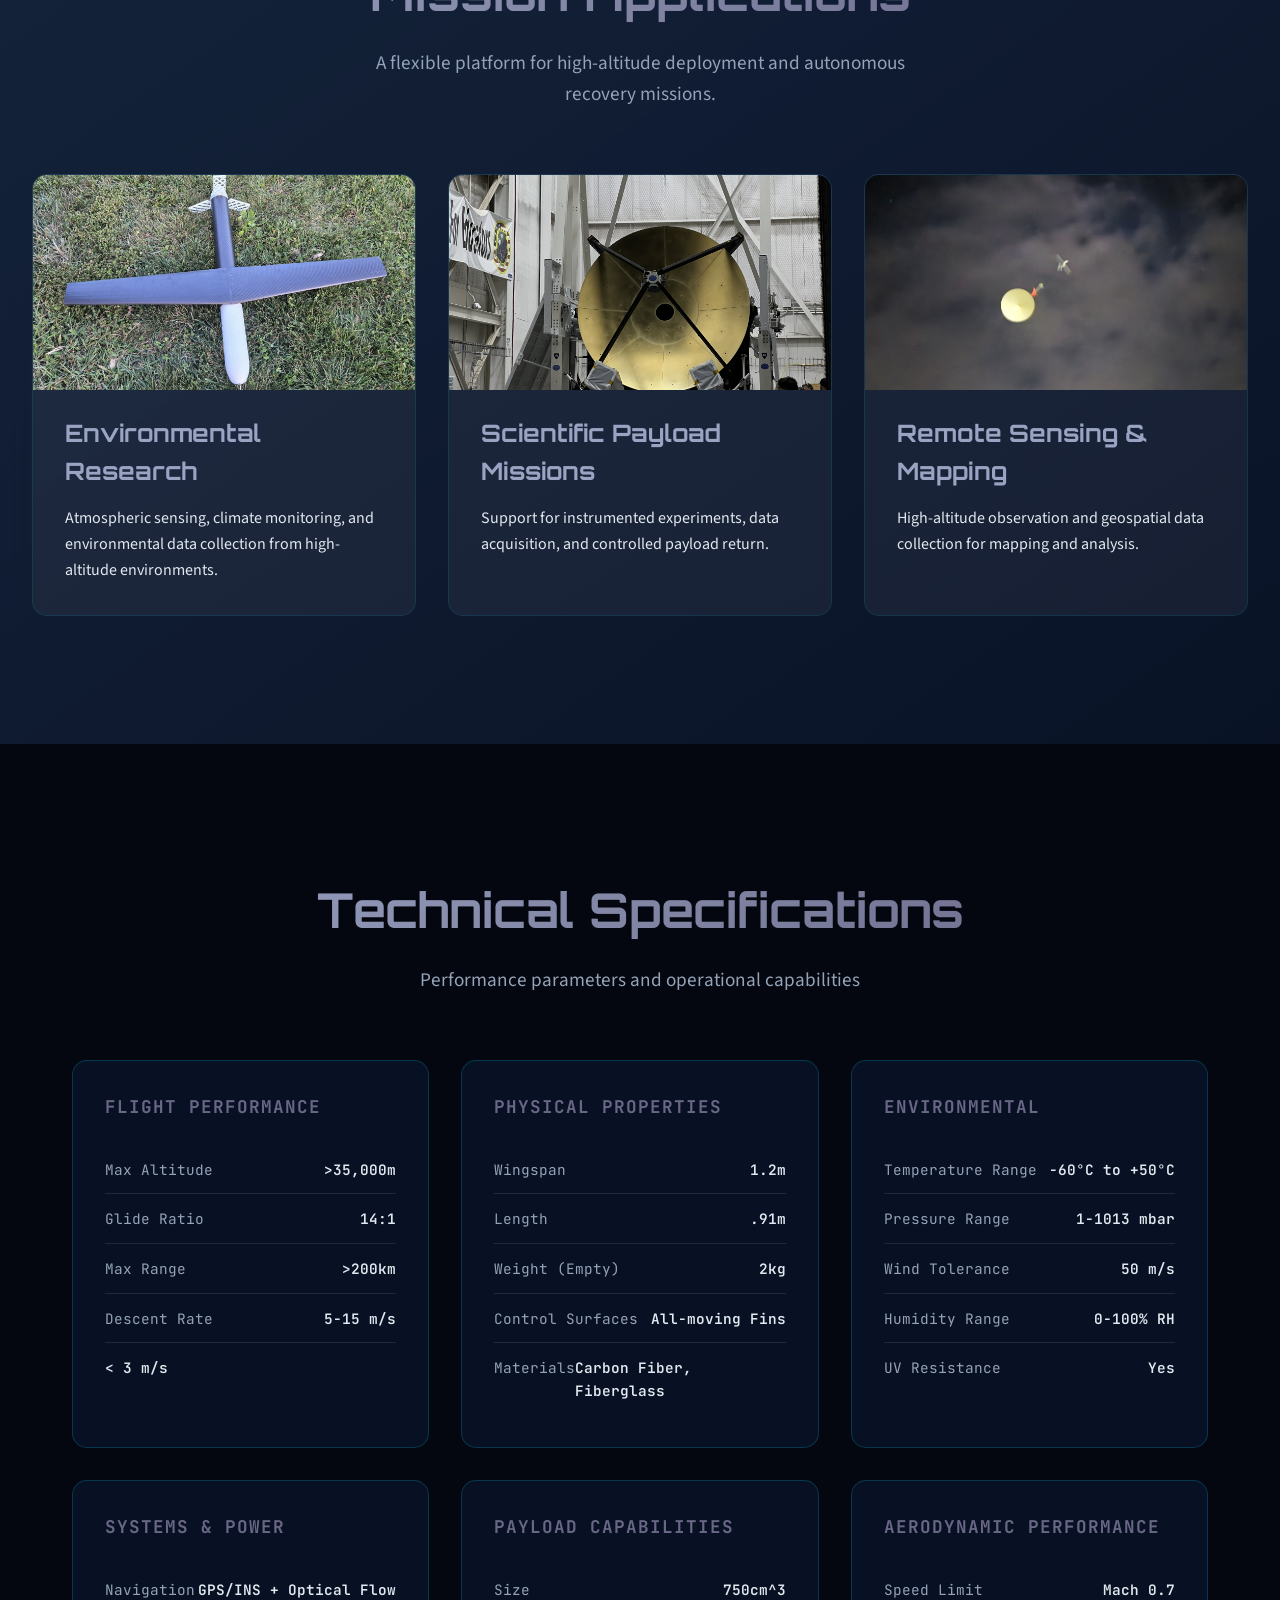
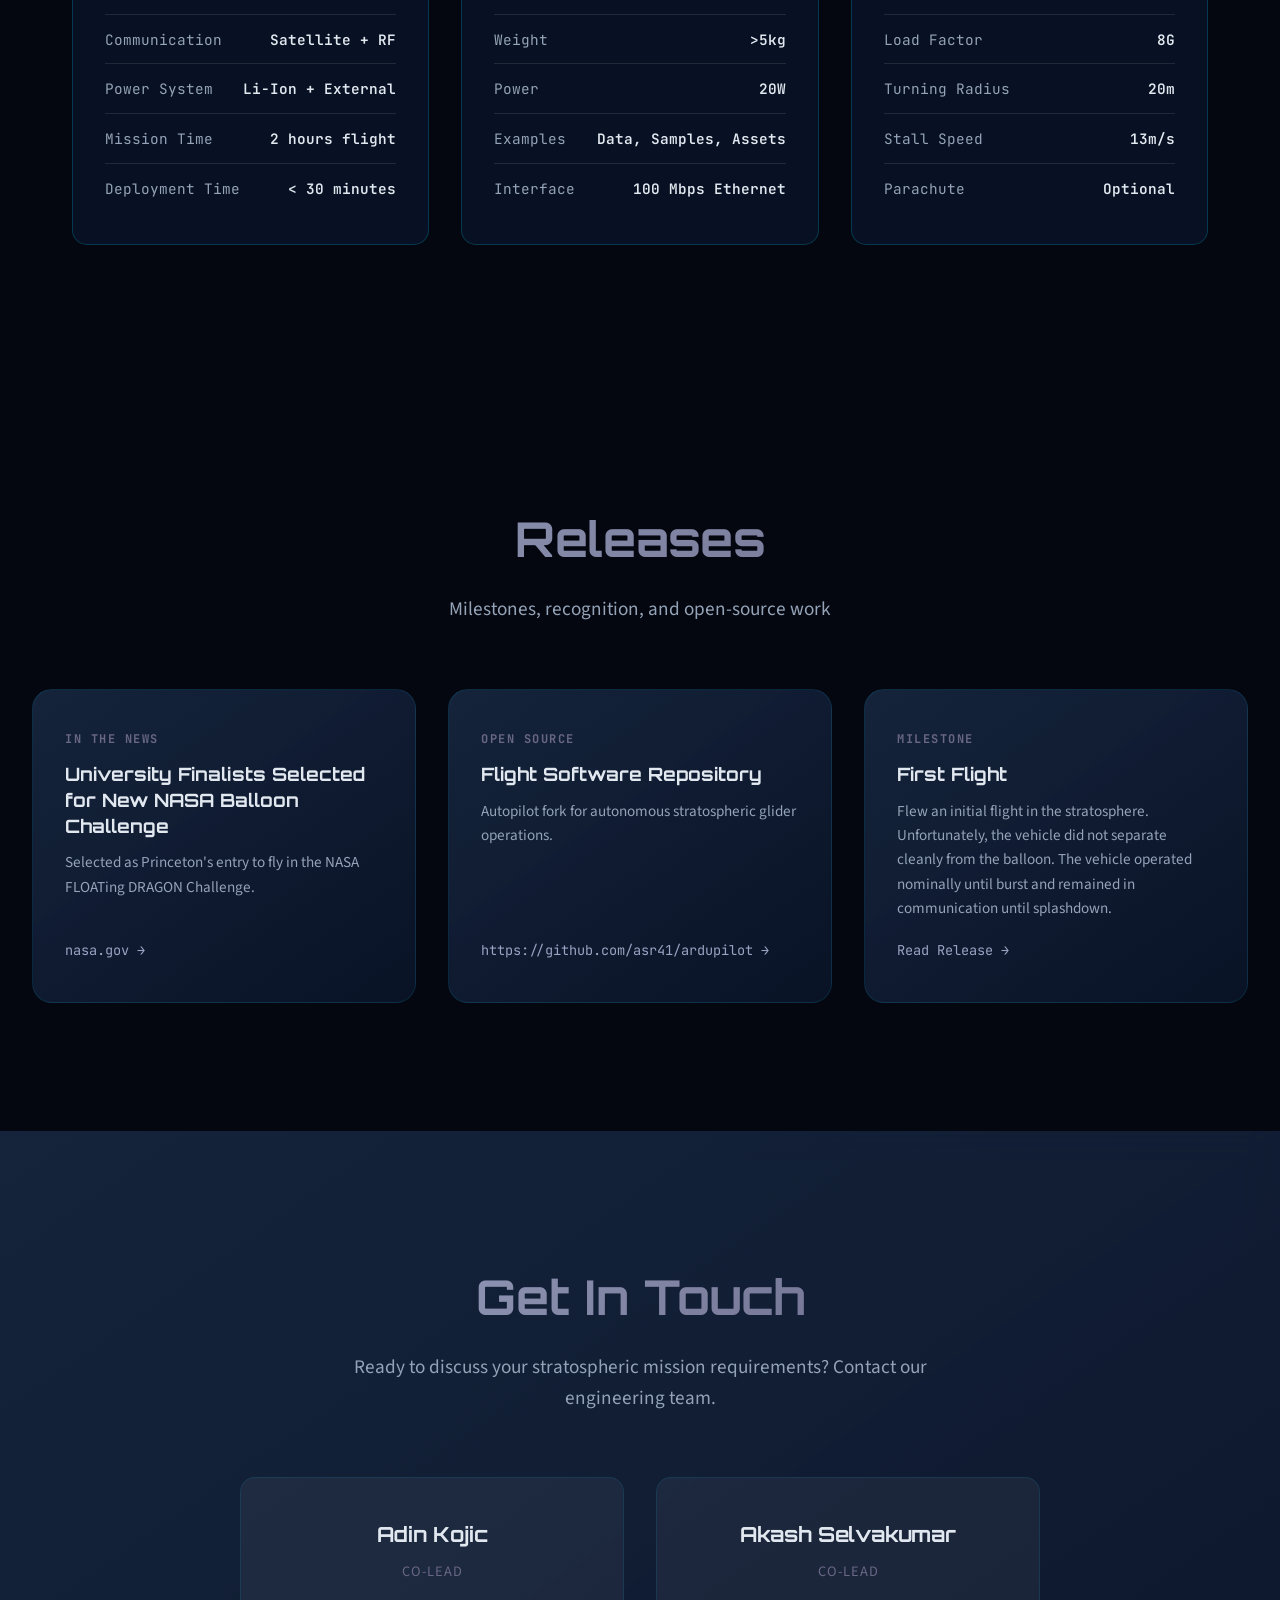
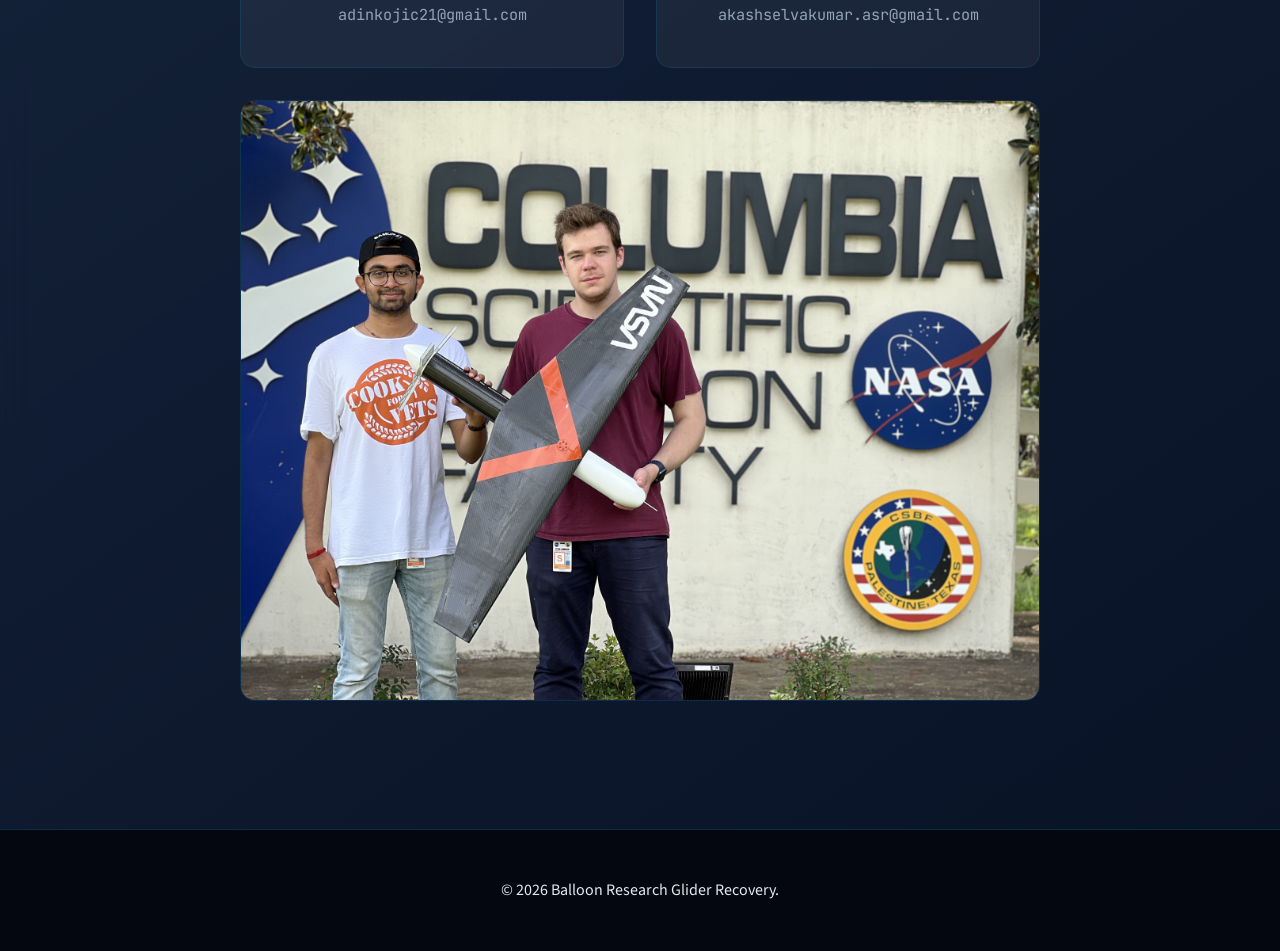
==== commit c137be1e: "minor edit" ====
--- a/index.html
+++ b/index.html
@@ -769,7 +769,7 @@
             <h1>AUTONOMOUS STRATOSPHERIC RETRIEVAL</h1>
             <p class="hero-subtitle">Balloon Research Glider Recovery</p>
             <p class="hero-description">
-                Advanced autonomous navigation and precision landing capabilities for stratospheric balloon payload recovery across industrial, scientific, and defense applications.
+                Advanced autonomous navigation and precision landing capabilities from stratospheric balloon deployments.
             </p>
             <a href="#features" class="cta-button">Explore Capabilities</a>
         </div>
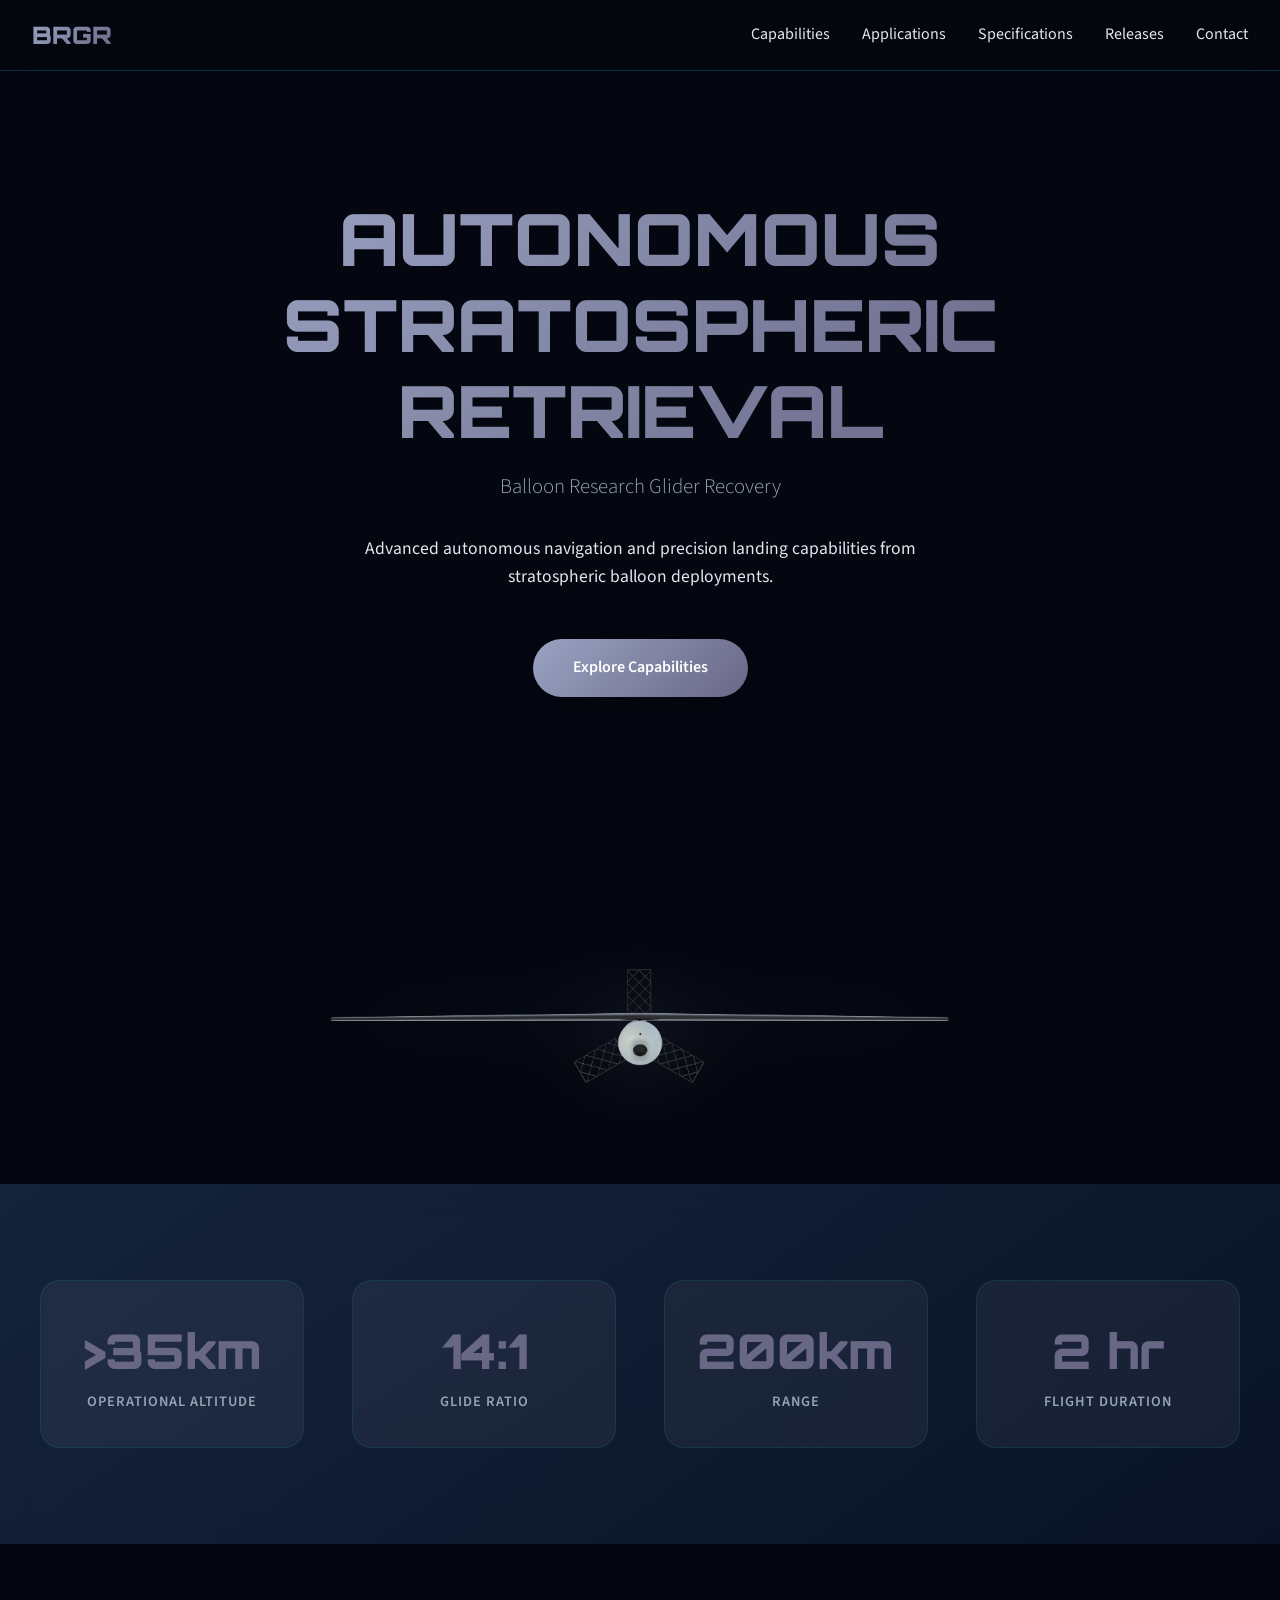
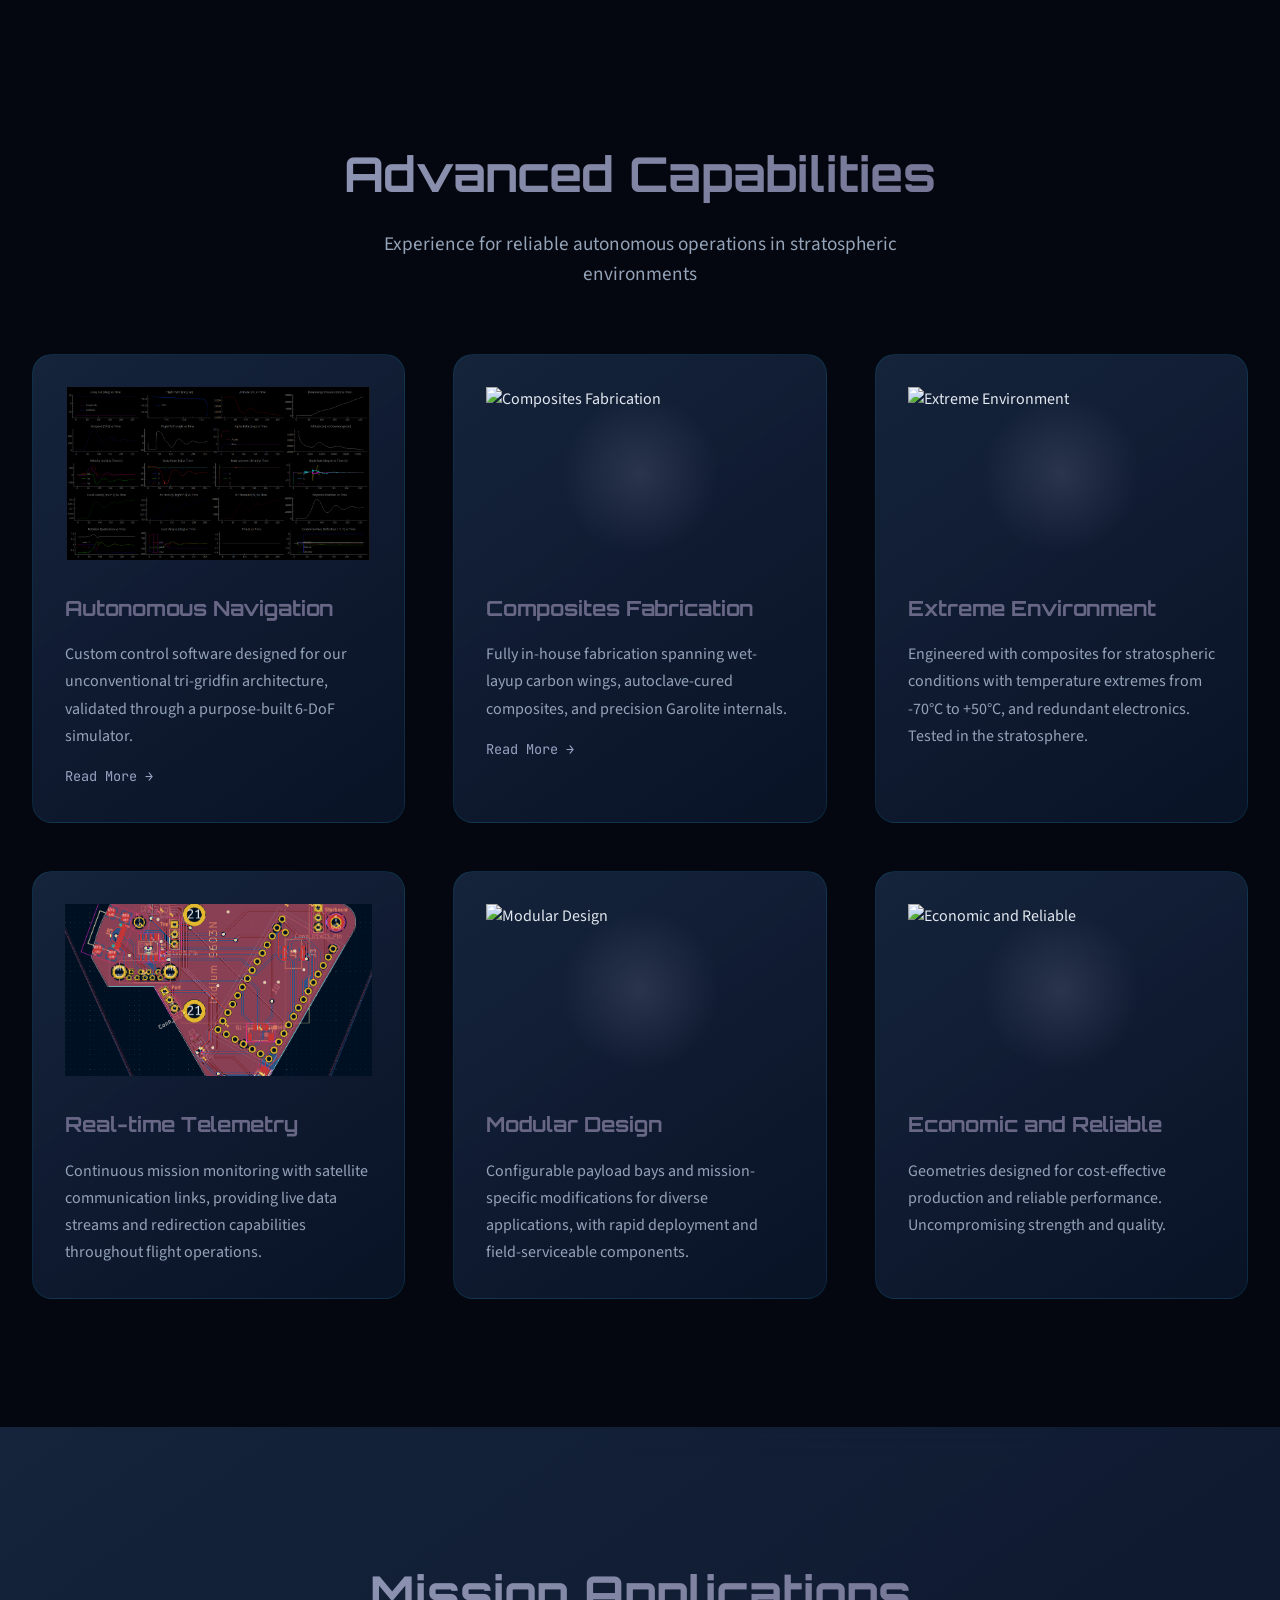
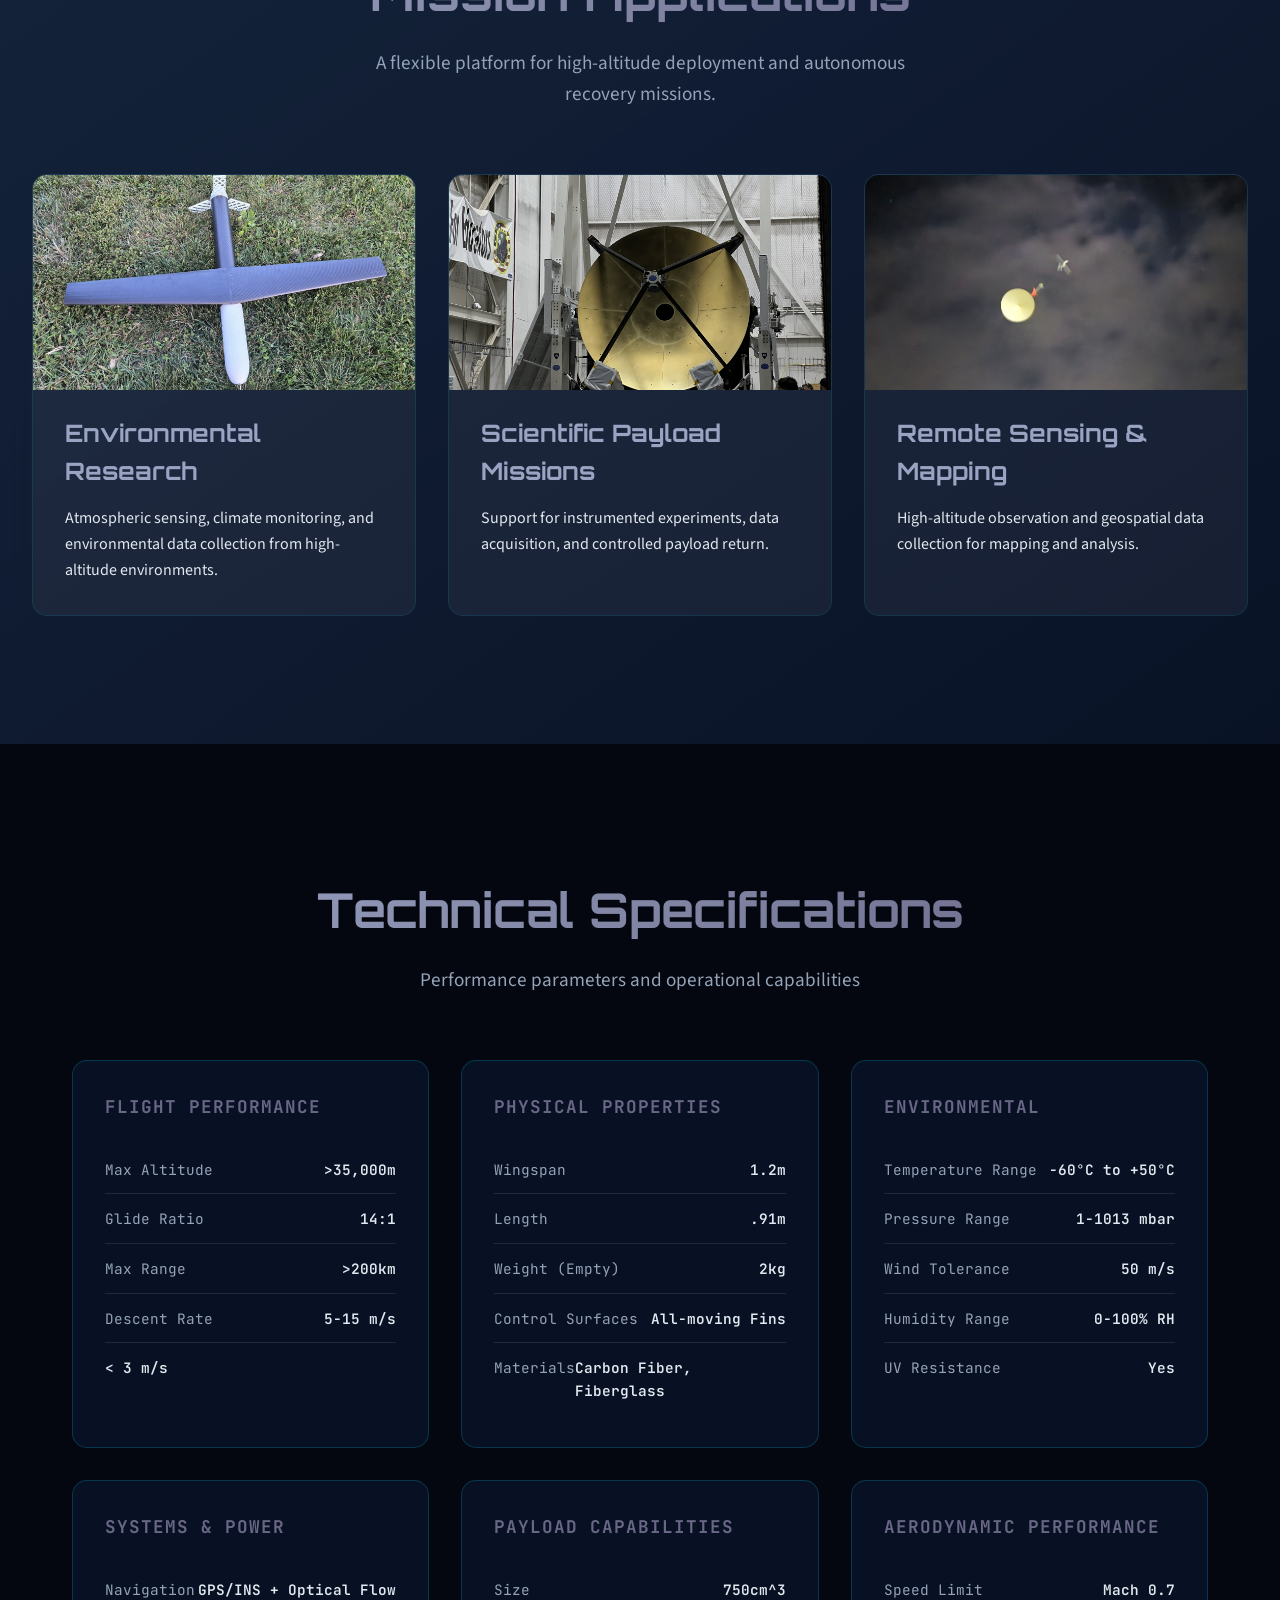
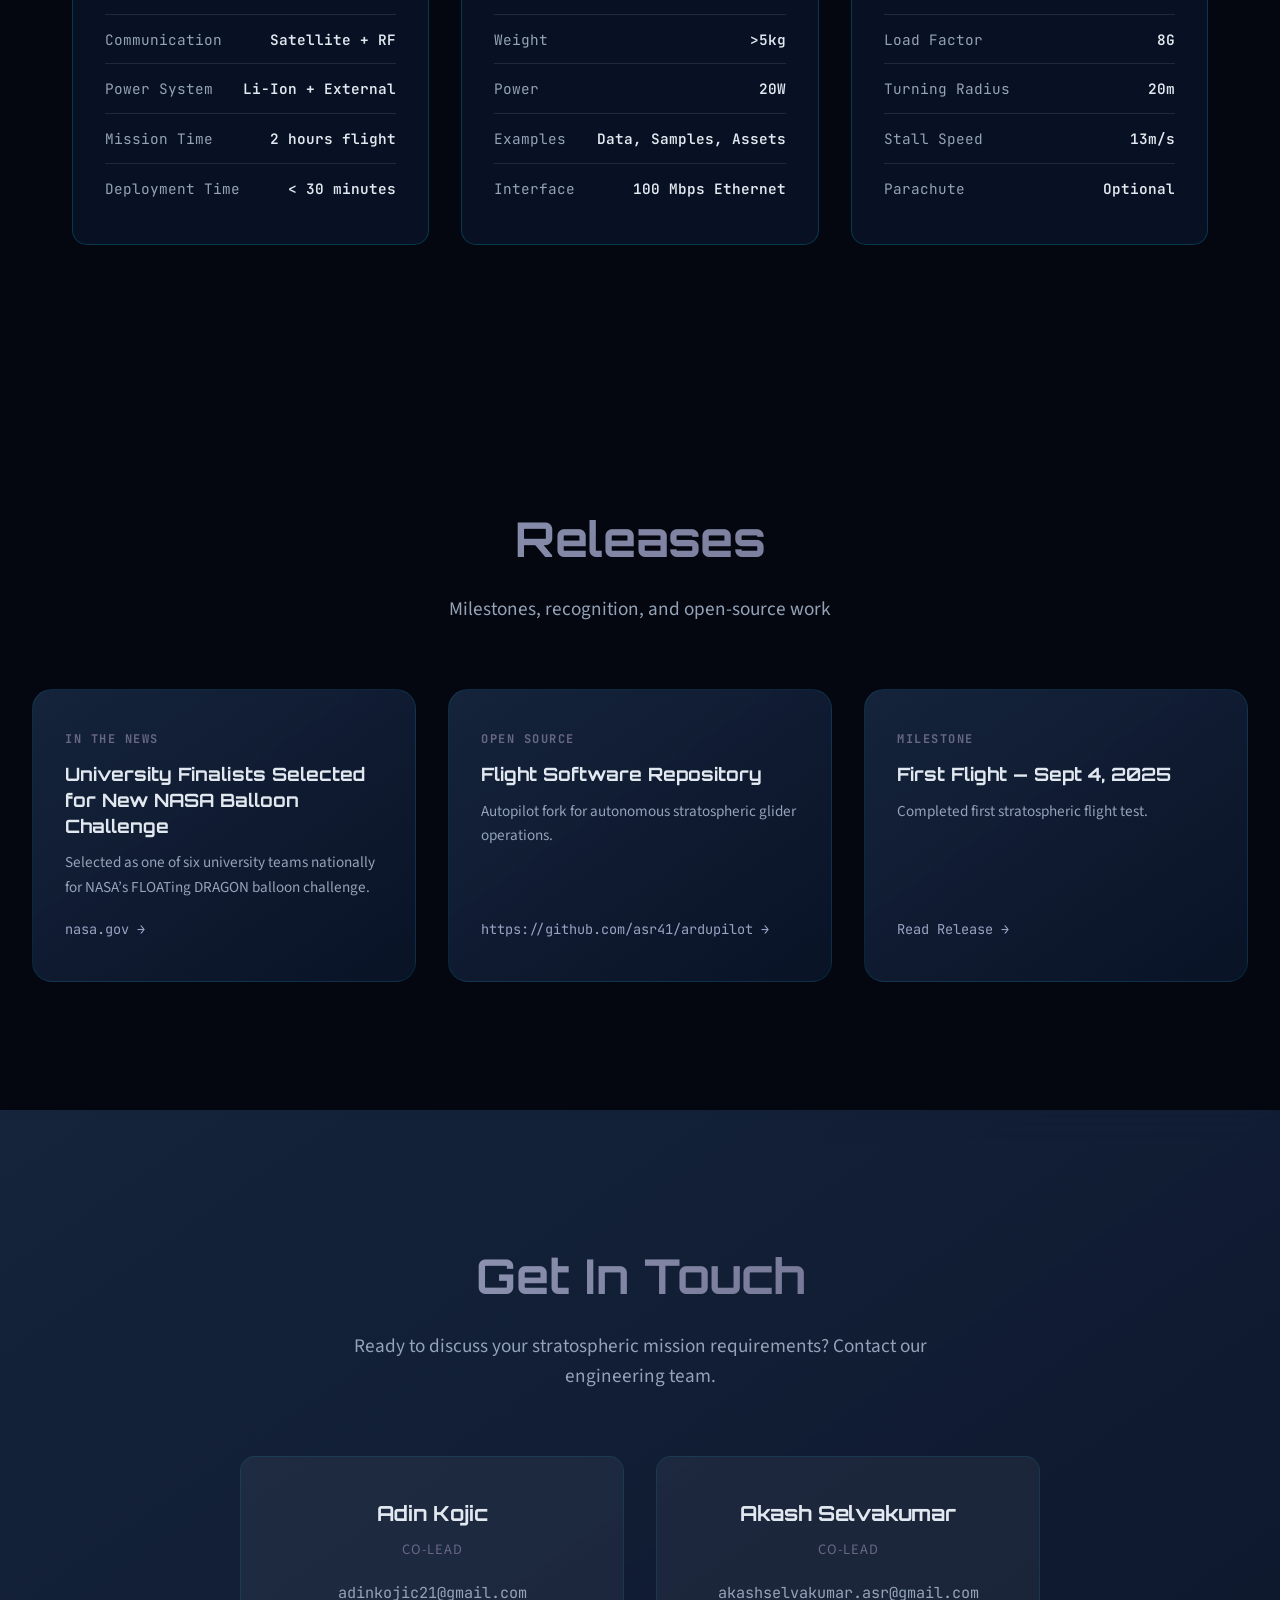
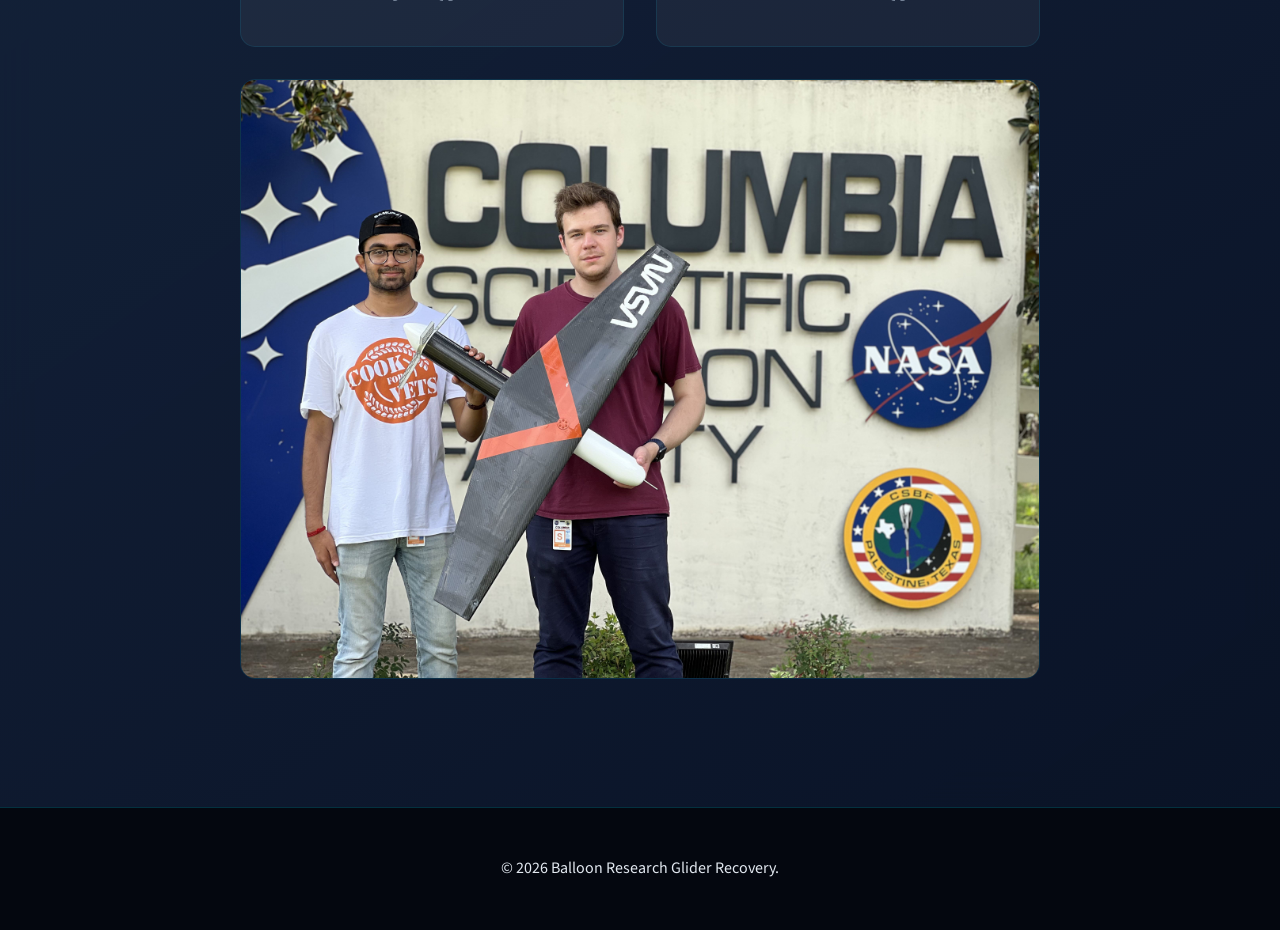
==== commit 3a4691dc: "accomplishments minor changes" ====
--- a/index.html
+++ b/index.html
@@ -970,7 +970,7 @@
                 <a href="https://www.nasa.gov/centers-and-facilities/wallops/university-finalists-selected-for-new-nasa-balloon-challenge/" target="_blank" rel="noopener" class="accomplishment-card fade-in">
                     <div class="accomplishment-tag">In the News</div>
                     <h3 class="accomplishment-title">University Finalists Selected for New NASA Balloon Challenge</h3>
-                    <p class="accomplishment-body">Selected as Princeton's entry to fly in the NASA FLOATing DRAGON Challenge.</p>
+                    <p class="accomplishment-body">Selected as one of six university teams nationally for NASA’s FLOATing DRAGON balloon challenge.</p>
                     <span class="accomplishment-link">nasa.gov →</span>
                 </a>
                 <a href="https://github.com/asr41/ardupilot" target="_blank" rel="noopener" class="accomplishment-card fade-in">
@@ -981,9 +981,9 @@
                 </a>
                 <a href="first-flight.html" class="accomplishment-card fade-in">
                     <div class="accomplishment-tag">Milestone</div>
-                    <h3 class="accomplishment-title">First Flight</h3>
+                    <h3 class="accomplishment-title">First Flight — Sept 4, 2025</h3>
                     <p class="accomplishment-body">
-                        Flew an initial flight in the stratosphere. Unfortunately, the vehicle did not separate cleanly from the balloon. The vehicle operated nominally until burst and remained in communication until splashdown.
+                        Completed first stratospheric flight test.
                     </p>
                     <span class="accomplishment-link">Read Release →</span>
                 </a>
